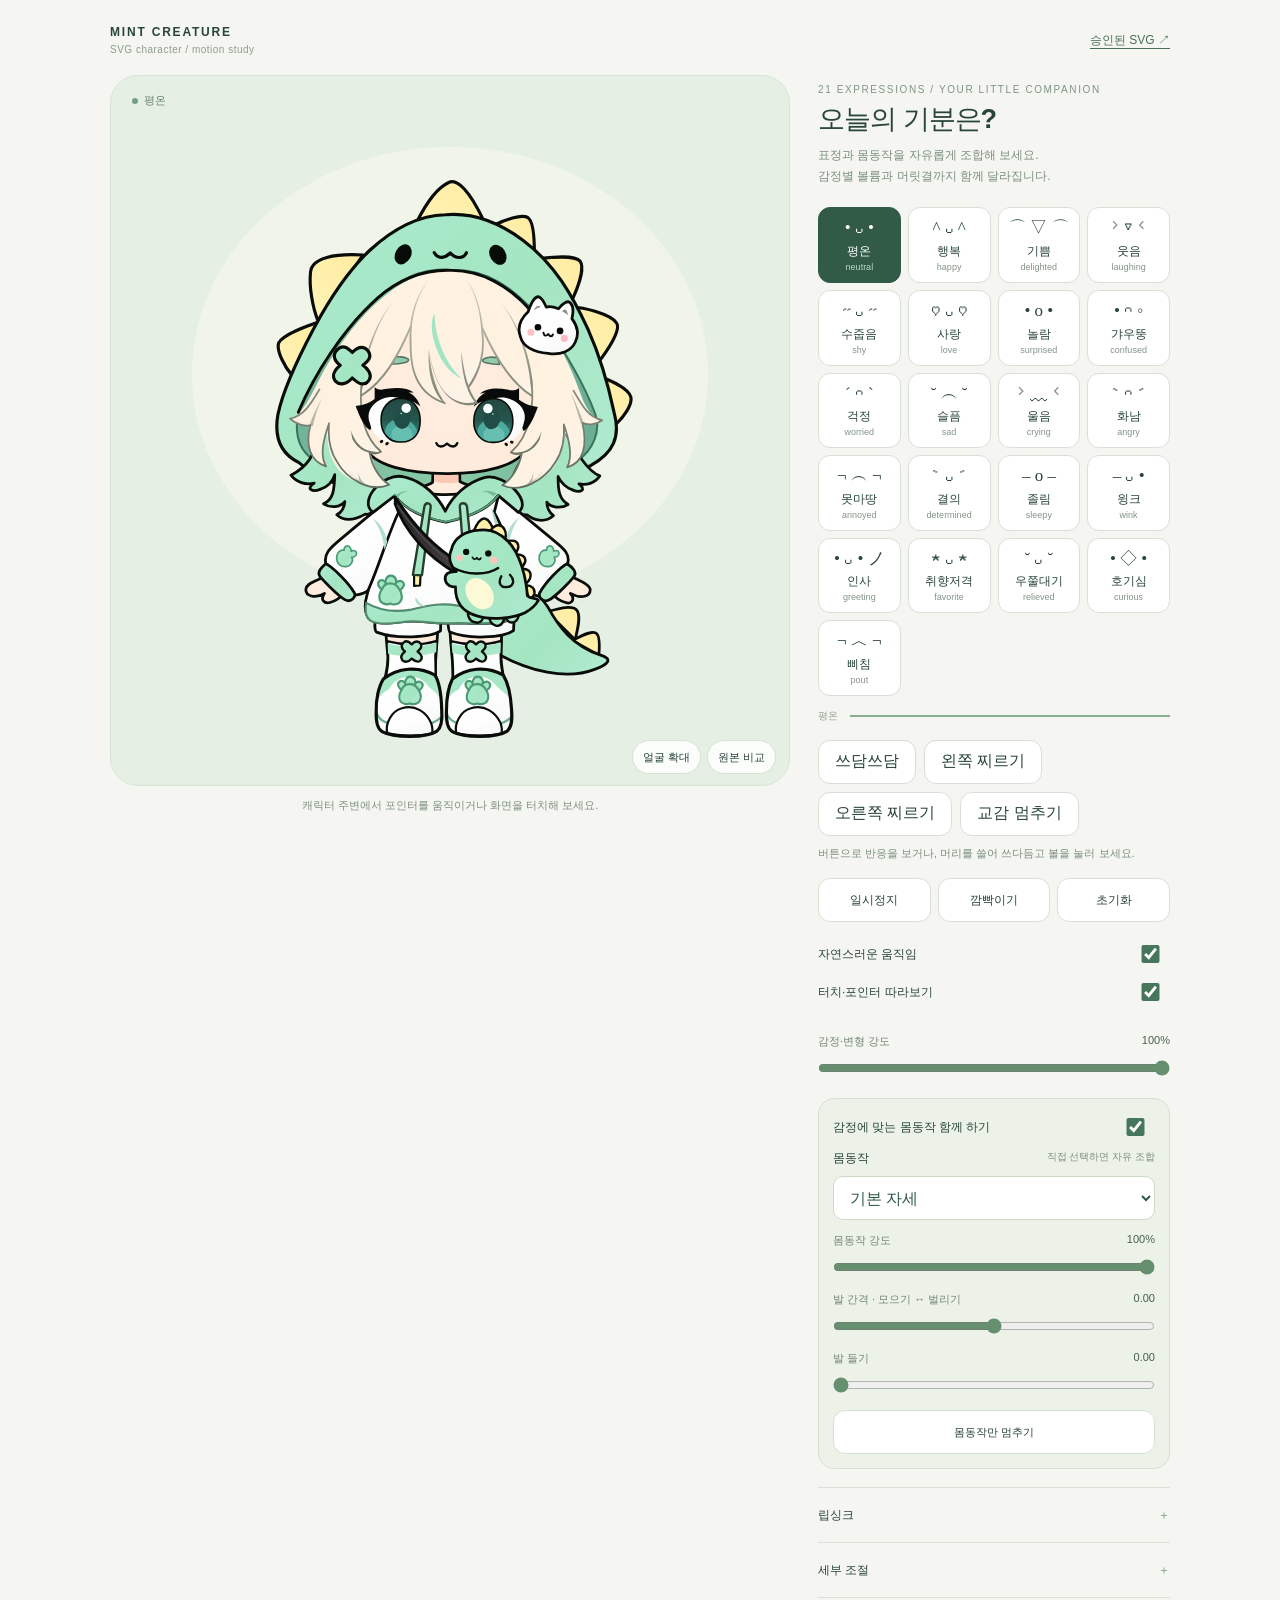
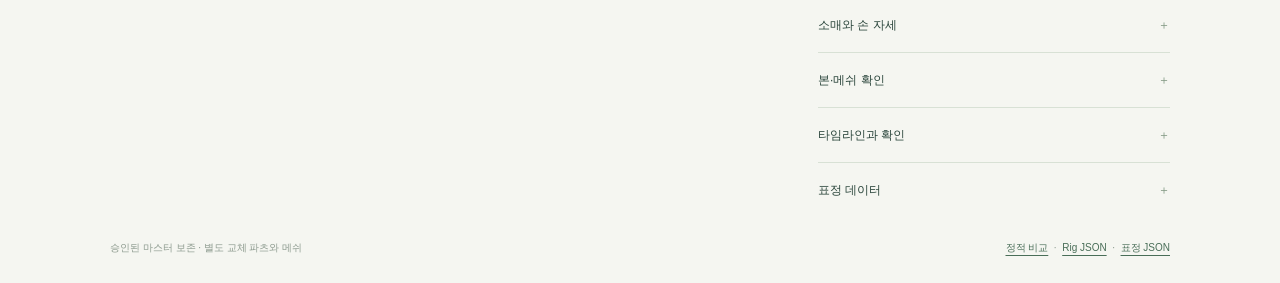
==== preview.html @ 2be886bd "Add files via upload" ====
<!doctype html>
<html lang="ko"><head><meta charset="utf-8"><meta name="viewport" content="width=device-width,initial-scale=1,viewport-fit=cover"><meta name="theme-color" content="#f5f6f1"><title>Mint · 표정과 움직임</title><style>:root{font-family:"Segoe UI","Malgun Gothic",sans-serif;color:#29443a;background:#f5f6f1;font-synthesis:none;color-scheme:light}*{box-sizing:border-box}body{margin:0}button,input,select{font:inherit}button{cursor:pointer;color:inherit}button:focus-visible,input:focus-visible,summary:focus-visible,a:focus-visible{outline:3px solid #88b8a0;outline-offset:3px}button{border:1px solid #d8e0d6;background:#fff;border-radius:12px;min-height:44px;padding:9px 16px;transition:background .15s,border-color .15s}button:hover{border-color:#73967d}button[aria-pressed=true],button.selected{background:#315b47;border-color:#315b47;color:white}a{color:#496e58;text-underline-offset:4px}header{max-width:1120px;margin:auto;padding:25px 30px 20px;display:flex;align-items:center;justify-content:space-between}.brand{font-size:12px;font-weight:650;letter-spacing:1.8px}.brand small{display:block;font-size:10px;letter-spacing:.5px;color:#8c9c8e;font-weight:400;margin-top:5px}.top-link{font-size:12px}.workspace{max-width:1120px;margin:auto;padding:0 30px 24px;display:grid;grid-template-columns:minmax(0,1fr) 352px;gap:28px}.stage-wrap{position:sticky;top:18px;align-self:start}.stage{position:relative;border-radius:28px;background:#e5efe3;height:min(79vh,810px);min-height:450px;overflow:hidden;touch-action:pan-y;border:1px solid #d7e4d4}.stage:before{content:"";position:absolute;width:76%;height:64%;left:12%;top:10%;background:#f1f5e9;border-radius:50%}.character-host{position:absolute;inset:25px 8px 29px}.character-host>svg{width:100%;height:100%;display:block;overflow:visible}.master-compare{position:absolute;inset:25px 8px 29px;width:calc(100% - 16px);height:calc(100% - 54px);object-fit:contain;pointer-events:none;opacity:.5}.stage-top{position:absolute;left:21px;top:17px;z-index:3;display:flex;gap:6px;align-items:center;font-size:11px;color:#69816f}.live-dot{width:6px;height:6px;border-radius:50%;background:#71a182}.stage-actions{position:absolute;right:13px;bottom:11px;display:flex;gap:6px;z-index:4}.stage-actions button{min-height:34px;font-size:11px;padding:6px 10px;background:#ffffffda;border-radius:20px}.stage-actions button[aria-pressed=true]{background:#315b47}.stage-caption{font-size:11px;color:#7d8f81;text-align:center;margin:12px 0 0}.controls{padding-top:9px}.kicker{font-size:10px;letter-spacing:1.6px;color:#809386;text-transform:uppercase}h1{font-size:27px;line-height:1.35;font-weight:600;letter-spacing:-1px;margin:6px 0 8px}.intro{font-size:12px;color:#7b8e80;margin:0 0 20px;line-height:1.75}.presets{display:grid;grid-template-columns:repeat(3,1fr);gap:8px}.preset{padding:13px 5px;min-height:69px;font-size:13px}.preset .face-mark{font-family:Georgia,serif;font-size:18px;display:block;line-height:1.15;margin-bottom:7px;font-weight:500}.preset small{font-size:9px;display:block;color:#829486;margin-top:2px}.preset.selected small{color:#b9d8c3}.transition-line{display:flex;gap:12px;align-items:center;color:#91a092;font-size:10px;margin:13px 0 17px}.progress-track{height:2px;background:#d9e2d5;flex:1;overflow:hidden}.progress-bar{height:100%;background:#88ae95;width:100%}.player{display:grid;grid-template-columns:1fr 1fr 1fr;gap:7px}.player button{font-size:12px;padding:8px 5px}.options{padding:18px 0 15px;display:grid;gap:10px}.toggle{display:flex;justify-content:space-between;align-items:center;font-size:12px;min-height:28px;cursor:pointer}.toggle input{width:33px;height:18px;accent-color:#46765c}.range-row{display:grid;gap:7px;margin:13px 0}.range-label{display:flex;justify-content:space-between;font-size:11px;color:#728575}.range-label output{font-variant-numeric:tabular-nums;color:#46604d}input[type=range]{width:100%;accent-color:#668f70;height:24px;margin:0}details{border-top:1px solid #d8e1d5;padding:13px 0}summary{cursor:pointer;font-size:12px;list-style:none;display:flex;justify-content:space-between;min-height:28px;align-items:center}summary:after{content:"＋";color:#819883}details[open]>summary:after{content:"−"}.params{display:grid;grid-template-columns:1fr 1fr;gap:0 16px}.params .range-row{margin:8px 0}.subtext{font-size:11px;color:#7b8e80;line-height:1.7}.utility-row{display:flex;flex-wrap:wrap;gap:6px;margin-top:12px}.utility-row button{font-size:11px;padding:6px 10px;min-height:36px}.debug{font-family:Consolas,monospace;font-size:10px;line-height:1.6;white-space:pre-wrap;color:#73917b;margin:10px 0}footer{max-width:1120px;margin:auto;padding:0 30px 28px;color:#8b998d;display:flex;justify-content:space-between;gap:20px;font-size:10px}.reduced-note{background:#e9efdf;padding:10px;border-radius:10px;font-size:11px;color:#738061;margin:10px 0}.error{color:#a83838;font-size:12px;min-height:18px}.hidden,[hidden]{display:none!important}@media(max-width:760px){header{padding:18px 18px 14px}.workspace{display:flex;flex-direction:column;padding:0 16px 14px;gap:18px}.stage-wrap{position:relative;top:0}.stage{height:46svh;min-height:320px;max-height:510px;border-radius:24px}.character-host{inset:16px 0 18px}.master-compare{inset:16px 0 18px;width:100%;height:calc(100% - 34px)}.stage-top{left:16px;top:13px}.stage-caption{display:none}.controls{padding:0 2px}.kicker{font-size:9px}h1{font-size:23px;margin:2px 0 4px}.intro{font-size:11px;margin:0 0 12px}.preset{min-height:62px;padding:10px 5px}.preset .face-mark{font-size:17px;margin-bottom:4px}.preset small{display:none}.presets{gap:7px}.transition-line{margin:10px 0 12px}.options{padding:14px 0 10px}.player button{min-height:44px}.top-link{font-size:11px}.params{gap:0 22px}footer{padding:0 18px 24px;font-size:9px;display:block;line-height:1.9}.brand{font-size:11px}.stage-actions{bottom:9px;right:10px}}@media(prefers-reduced-motion:reduce){button{transition:none}}
:where(.stage-wrap){width:100%}
.presets{grid-template-columns:repeat(4,minmax(0,1fr));gap:7px}.preset{min-height:74px;padding:10px 3px;font-size:12px}.preset .face-mark{font-size:17px;margin-bottom:5px}.body-controls{border:1px solid #d6e0d2;border-radius:16px;background:#edf2e8;padding:14px;margin:18px 0}.body-controls>label{display:flex;justify-content:space-between;font-size:12px;margin-bottom:9px}.body-controls small{color:#7b8e80;font-size:10px}.body-controls select{width:100%;min-height:44px;border:1px solid #cddac8;border-radius:10px;background:white;color:#315b47;padding:8px 12px}.body-controls button{width:100%;font-size:11px}.stage-wrap{z-index:5}.controls{min-width:0}select:focus-visible{outline:3px solid #88b8a0;outline-offset:3px}
@media(max-width:760px){.stage-wrap{position:sticky;top:8px}.stage{height:36svh;min-height:252px;max-height:340px;box-shadow:0 5px 18px #29443a0d}.preset{min-height:61px}.stage-actions button{min-height:44px}.utility-row button{min-height:44px}input[type=range]{height:36px}.toggle,summary{min-height:44px}.intro{margin-bottom:14px}}
@media(max-height:500px) and (orientation:landscape){.workspace{display:grid;grid-template-columns:minmax(0,1fr) minmax(330px,1fr);gap:18px}.stage-wrap{position:sticky;top:8px}.stage{height:87svh;min-height:255px}.intro{font-size:11px}.preset{min-height:60px}.stage-actions button{min-height:44px}}

#part-selects{display:grid;grid-template-columns:1fr 1fr;gap:12px;margin:14px 0}#part-selects label{display:grid;gap:6px;font-size:13px}#part-selects select{width:100%;min-height:44px;max-width:100%;padding:8px;border:1px solid #cbd5cb;border-radius:10px;background:#fff;color:#26372f}

#lip-audio{width:100%;margin:12px 0}#lip-file{display:block;width:100%;font-size:12px;margin:10px 0}#lip-level{width:100%;height:12px}.lip-file{display:block;font-size:12px;margin-top:15px}

.interaction-controls{display:flex;flex-wrap:wrap;gap:8px;margin:16px 0}.interaction-controls p{flex-basis:100%;margin:0}.interaction-controls button{min-height:44px}.character-host{touch-action:none}
#stage{user-select:none;-webkit-user-select:none;touch-action:none}
</style></head>
<body><header><div class="brand">MINT CREATURE<small>SVG character / motion study</small></div><a class="top-link" href="character.master.svg" download>승인된 SVG ↗</a></header>
<main class="workspace"><section class="stage-wrap" aria-label="캐릭터 미리보기"><div class="stage" id="stage"><div class="stage-top"><span class="live-dot"></span><span id="stage-state">평온</span></div><div class="character-host" id="character-host"></div><img class="master-compare" id="master-compare" src="character.master.svg" alt="승인된 원본 SVG 비교" hidden><div class="stage-actions"><button id="zoom-face" aria-pressed="false">얼굴 확대</button><button id="compare-neutral" aria-pressed="false">원본 비교</button></div></div><p class="stage-caption">캐릭터 주변에서 포인터를 움직이거나 화면을 터치해 보세요.</p></section>
<section class="controls"><div class="kicker">21 expressions / your little companion</div><h1>오늘의 기분은?</h1><p class="intro">표정과 몸동작을 자유롭게 조합해 보세요.<br>감정별 볼륨과 머릿결까지 함께 달라집니다.</p><div class="presets" id="presets" aria-label="표정 선택"></div><div class="transition-line"><span id="transition-label">평온</span><div class="progress-track"><div class="progress-bar" id="transition-progress"></div></div></div>
<section class="interaction-controls" aria-label="교감"><button id="pet">쓰담쓰담</button><button id="poke">왼쪽 찌르기</button><button id="poke-right">오른쪽 찌르기</button><button id="interaction-stop">교감 멈추기</button><p class="subtext">버튼으로 반응을 보거나, 머리를 쓸어 쓰다듬고 볼을 눌러 보세요.</p></section><div class="player"><button id="play-pause" aria-pressed="false">일시정지</button><button id="blink">깜빡이기</button><button id="reset">초기화</button></div>
<div class="options"><label class="toggle">자연스러운 움직임<input id="idle" type="checkbox" checked></label><label class="toggle">터치·포인터 따라보기<input id="tracking" type="checkbox" checked></label></div><p class="reduced-note" id="reduced-note" hidden>시스템의 ‘동작 줄이기’ 설정에 따라 자동 움직임을 줄였습니다.</p>
<div class="range-row"><label class="range-label" for="intensity">감정·변형 강도<output id="intensity-value">100%</output></label><input id="intensity" type="range" min="0" max="1" step=".01" value="1"></div>
<section class="body-controls" aria-label="독립 몸동작"><label class="toggle">감정에 맞는 몸동작 함께 하기<input id="link-motion" type="checkbox" checked></label><label for="body-action">몸동작 <small>직접 선택하면 자유 조합</small></label><select id="body-action"></select><div class="range-row"><label class="range-label" for="body-intensity">몸동작 강도<output id="body-intensity-value">100%</output></label><input id="body-intensity" type="range" min="0" max="1" step=".01" value="1"></div><div class="range-row"><label class="range-label" for="leg-stance">발 간격 · 모으기 ↔ 벌리기<output id="leg-stance-value">0.00</output></label><input id="leg-stance" type="range" min="-1" max="1" step=".01" value="0"></div><div class="range-row"><label class="range-label" for="leg-step">발 들기<output id="leg-step-value">0.00</output></label><input id="leg-step" type="range" min="0" max="5" step=".1" value="0"></div><button id="stop-action">몸동작만 멈추기</button></section>
<details id="lip-controls"><summary>립싱크</summary><p class="subtext">모든 감정에서 음량에 따라 입이 움직입니다. 파일과 마이크 소리는 기기 안에서 처리합니다.</p><div class="utility-row"><button id="lip-demo" aria-pressed="false">립싱크 데모</button><button id="lip-mic" aria-pressed="false">마이크</button><button id="lip-stop">립싱크 끄기</button></div><label class="lip-file" for="lip-file">오디오 파일 선택</label><input id="lip-file" type="file" accept="audio/*"><audio id="lip-audio" controls hidden></audio><label class="range-label" for="lip-gain">입 움직임 감도</label><input id="lip-gain" type="range" min=".5" max="8" step=".1" value="3"><meter id="lip-level" min="0" max="1" value="0" aria-label="발화 음량"></meter><p class="subtext" id="lip-status" role="status">립싱크 꺼짐</p></details><details><summary>세부 조절</summary><div class="range-row"><label class="range-label" for="duration">전환 시간<output id="duration-value">0.58초</output></label><input id="duration" type="range" min=".1" max="1.5" step=".01" value=".58"></div><div class="params" id="params"></div><div class="utility-row"><button id="clear-manual">표정 기본값으로</button></div></details>
<details id="part-controls"><summary>소매와 손 자세</summary><label class="toggle">큰 동작에 교체 파츠 사용<input id="parts-enabled" type="checkbox" checked></label><p class="subtext">자동은 몸동작에 맞춰 바뀝니다. 각 팔을 따로 고를 수도 있어요. 다리는 원래 신발 크기를 유지하며 디딤 자세가 달라집니다.</p><div id="part-selects"></div><a href="parts/limb-variants.svg" download>편집 가능한 파츠 SVG 저장</a></details><details id="rig-view"><summary>본·메쉬 확인</summary><label class="toggle">본 표시<input id="show-bones" type="checkbox"></label><label class="toggle">변형 메쉬 표시<input id="show-mesh" type="checkbox"></label><p class="subtext">분홍색은 본, 청록색은 실제 변형에 사용되는 삼각형 메쉬입니다. 동작과 강도를 바꾸며 연결부를 확인할 수 있습니다.</p><pre class="debug" id="mesh-status"></pre><button id="export-mesh">메쉬 데이터 저장</button></details>
<details id="timeline-details"><summary>타임라인과 확인</summary><div class="range-row"><label class="range-label" for="timeline">현재 시점<output id="timeline-value">0.00초</output></label><input id="timeline" type="range" min="0" max="12" step=".01" value="0"></div><p class="subtext">시점을 옮기면 일시정지하고 머리카락은 해당 자세에 안정시킵니다. 표정 버튼은 재생 중 언제든 바꿀 수 있습니다.</p><div class="utility-row"><button id="stress">빠른 전환 확인</button><button id="export-frame">현재 SVG 저장</button></div><pre class="debug" id="debug"></pre><a class="top-link" href="qa/QA_REPORT.md">동작 검증 보고서 ↗</a></details>
<details><summary>표정 데이터</summary><p class="subtext">조정 가능한 표정 프리셋을 JSON으로 저장하거나 불러옵니다.</p><div class="utility-row"><button id="export-presets">JSON 저장</button><button id="import-presets">JSON 불러오기</button></div><input type="file" id="preset-file" accept="application/json,.json" hidden><div class="error" id="message" role="status"></div></details>
</section></main><footer><span>승인된 마스터 보존 · 별도 교체 파츠와 메쉬</span><span><a href="static-preview.html">정적 비교</a> &nbsp;·&nbsp; <a href="rig.json">Rig JSON</a> &nbsp;·&nbsp; <a href="expressions.json">표정 JSON</a></span></footer>
<template id="character-template"><svg xmlns="http://www.w3.org/2000/svg" xmlns:inkscape="http://www.inkscape.org/namespaces/inkscape" width="1086" height="1448" viewBox="0 0 1086 1448" version="1.1" role="img" aria-labelledby="art-title art-desc">
  <title id="art-title">민트 공룡 후드 캐릭터 — semantic vector master</title>
  <desc id="art-desc">PNG reference reconstructed with editable cubic Bézier paths. Static, transparent, pure vector. Left and right refer to the viewer. No rig, animation, bitmap or external resource.</desc>
  <defs>
    <linearGradient id="mint" x1="0%" y1="10%" x2="100%" y2="85%">
      <stop offset="0%" stop-color="#a9ebcd" />
      <stop offset="54%" stop-color="#a4e5c2" />
      <stop offset="100%" stop-color="#afeace" />
    </linearGradient>
    <linearGradient id="mint-shade" x1="0%" y1="100%" x2="100%" y2="0%">
      <stop offset="0%" stop-color="#96d7b6" />
      <stop offset="100%" stop-color="#b0eacc" />
    </linearGradient>
    <linearGradient id="hood-lining">
      <stop offset="0%" stop-color="#71b397" />
      <stop offset="50%" stop-color="#8bcda9" />
      <stop offset="100%" stop-color="#6bad93" />
    </linearGradient>
    <linearGradient id="hair-cream" x1="0%" y1="0%" x2="65%" y2="100%">
      <stop offset="0%" stop-color="#fff3e3" />
      <stop offset="55%" stop-color="#fff1df" />
      <stop offset="100%" stop-color="#fcf3e7" />
    </linearGradient>
    <linearGradient id="hair-line" x1="0" y1="264" x2="0" y2="790" gradientUnits="userSpaceOnUse">
      <stop offset="0%" stop-color="#d9d3c1" />
      <stop offset="48%" stop-color="#898e80" />
      <stop offset="100%" stop-color="#626e61" />
    </linearGradient>
    <radialGradient id="skin" cx="47%" cy="50%" r="70%">
      <stop offset="0%" stop-color="#ffeddf" />
      <stop offset="73%" stop-color="#ffebdc" />
      <stop offset="100%" stop-color="#fbe6d7" />
    </radialGradient>
    <linearGradient id="white-cloth" x1="20%" y1="0%" x2="85%" y2="100%">
      <stop offset="0%" stop-color="#ffffff" />
      <stop offset="50%" stop-color="#fefefe" />
      <stop offset="100%" stop-color="#f6f8f7" />
    </linearGradient>
    <linearGradient id="spike-yellow" x1="0%" y1="100%" x2="100%" y2="0%">
      <stop offset="0%" stop-color="#fff3b7" />
      <stop offset="100%" stop-color="#ffeca0" />
    </linearGradient>
    <linearGradient id="iris-teal" x1="0%" y1="0%" x2="0%" y2="100%">
      <stop offset="0%" stop-color="#254842" />
      <stop offset="50%" stop-color="#24564e" />
      <stop offset="100%" stop-color="#479b8e" />
    </linearGradient>
    <linearGradient id="strap-gray">
      <stop offset="0%" stop-color="#292629" />
      <stop offset="55%" stop-color="#363236" />
      <stop offset="100%" stop-color="#4a4446" />
    </linearGradient>
    <clipPath id="eye-left-clip" clipPathUnits="userSpaceOnUse">
      <path id="eye-left-clip-path" d="M416 564 C447 564 466 589 466 620 C467 654 449 675 419 675 C388 678 367 653 367 621 C366 590 386 565 416 564 Z" fill="none" />
    </clipPath>
    <clipPath id="eye-right-clip" clipPathUnits="userSpaceOnUse">
      <path id="eye-right-clip-path" d="M651 564 C682 564 701 590 701 621 C701 654 683 675 653 675 C623 677 601 653 602 621 C602 590 621 565 651 564 Z" fill="none" />
    </clipPath>
  </defs>
  <g id="character" stroke="#090c09" stroke-width="7" stroke-linecap="round" stroke-linejoin="round" inkscape:label="Character · 정적 마스터">
    <g id="tail-back" inkscape:label="꼬리">
      <g id="tail-spikes" inkscape:label="꼬리 가시">
        <path id="tail-spike-upper" d="M787 1101 C812 1098 849 1081 864 1097 C876 1111 866 1149 861 1172 Z" fill="url(#spike-yellow)" />
        <path id="tail-spike-lower" d="M854 1174 C875 1163 905 1145 915 1155 C925 1163 923 1195 922 1210 Z" fill="url(#spike-yellow)" />
      </g>
      <path id="tail-base" d="M669 1026 C721 1024 763 1050 791 1091 C818 1138 854 1187 925 1209 C961 1219 944 1234 912 1246 C839 1276 745 1252 671 1214 C650 1166 649 1085 669 1026 Z" fill="url(#mint)" />
    </g>
    <g id="head" inkscape:label="머리">
      <g id="hood-back" inkscape:label="공룡 후드 · 후면">
        <g id="hood-spikes" inkscape:label="후드 가시">
          <path id="hood-spike-top" d="M456 117 C476 77 505 32 535 18 C557 4 590 40 625 113 Z" fill="url(#spike-yellow)" stroke-width="8" />
          <path id="hood-spike-upper-right" d="M651 125 C679 111 720 96 737 105 C751 114 754 156 754 195 Z" fill="url(#spike-yellow)" stroke-width="8" />
          <path id="hood-spike-right-1" d="M767 209 C802 205 856 199 870 215 C883 233 864 284 848 318 Z" fill="url(#spike-yellow)" stroke-width="8" />
          <path id="hood-spike-right-2" d="M847 332 C877 331 947 348 963 371 C976 388 940 442 916 473 Z" fill="url(#spike-yellow)" stroke-width="8" />
          <path id="hood-spike-right-3" d="M919 506 C953 519 993 536 1000 558 C1006 578 980 613 959 631 Z" fill="url(#spike-yellow)" stroke-width="8" />
          <path id="hood-ear-left" d="M207 371 C193 337 183 284 187 246 C190 209 250 198 320 202 Z" fill="url(#spike-yellow)" stroke-width="8" />
          <path id="hood-spike-left" d="M207 373 C173 385 118 404 107 426 C101 446 123 488 143 510 Z" fill="url(#spike-yellow)" stroke-width="8" />
        </g>
        <path id="hood-shell" d="M160 729 C113 706 96 667 106 608 C118 548 161 455 199 383 C245 297 289 236 337 190 C396 135 462 101 528 99 C603 92 667 120 724 162 C807 223 852 305 891 388 C919 450 941 520 958 598 C975 658 958 701 899 733 C863 757 807 778 753 785 L278 787 C221 775 188 752 160 729 Z" fill="url(#mint)" stroke-width="8" />
        <path id="hood-inner-lining" d="M158 601 C201 500 271 386 357 311 C419 257 484 232 544 239 C627 234 702 281 767 358 C832 435 886 538 910 601 C926 644 905 694 868 719 C790 769 669 794 533 797 C393 795 272 776 194 720 C158 694 148 651 158 601 Z" fill="url(#hood-lining)" stroke="#39735c" stroke-width="5" />
        <g id="hood-face-mark" stroke="none" inkscape:label="후드 공룡 얼굴">
          <ellipse id="hood-eye-left" cx="421.5" cy="200" rx="20" ry="27" fill="#080c09" transform="rotate(30 421.5 200)" />
          <ellipse id="hood-eye-right" cx="661.5" cy="200" rx="20" ry="27" fill="#080c09" transform="rotate(-31 661.5 200)" />
          <path id="hood-smile" d="M500 195 C511 214 528 208 541 196 C556 211 574 211 582 195" fill="none" stroke="#070c08" stroke-width="8" />
        </g>
      </g>
      <g id="back-hair" inkscape:label="뒷머리 · 민트색 끝단">
        <path id="back-hair-left" d="M216 594 C220 647 209 685 188 720 C176 738 158 753 140 762 C154 780 177 788 199 782 C176 798 196 806 214 798 C233 792 246 777 251 760 C250 800 248 824 223 835 C242 847 265 844 277 829 C276 846 268 857 257 863 C279 884 305 875 329 861 C346 866 370 837 380 801 C358 748 309 676 286 612 Z" fill="url(#mint)" stroke-width="7" />
        <path id="back-hair-right" d="M803 596 C829 632 846 676 876 717 C891 738 905 754 923 760 C912 778 891 785 870 781 C890 796 875 805 855 797 C839 791 825 779 817 762 C817 800 821 821 843 834 C824 846 799 842 789 828 C789 843 797 856 806 863 C784 882 758 876 739 861 C718 864 698 839 687 801 C710 736 757 654 803 596 Z" fill="url(#mint)" stroke-width="7" />
      </g>
    </g>
    <g id="body" inkscape:label="몸과 의복">
      <g id="legs" inkscape:label="다리">
        <g id="leg-left" inkscape:label="다리 · left">
          <path id="leg-left-skin" d="M379 1140 C421 1144 471 1142 513 1139 L508 1208 C506 1231 505 1251 507 1276 L374 1287 C384 1255 389 1229 384 1201 Z" fill="url(#skin)" stroke-width="7" />
          <path id="sock-left-base" d="M383 1179 C425 1190 469 1190 510 1178 L506 1216 L507 1276 L376 1287 C385 1252 390 1227 383 1179 Z" fill="url(#white-cloth)" stroke-width="6" />
          <path id="sock-left-band" d="M385 1184 C424 1195 471 1195 509 1183 L508 1207 C465 1220 423 1220 386 1211 Z" fill="url(#mint)" stroke="none" />
        </g>
        <g id="leg-right" inkscape:label="다리 · right">
          <path id="leg-right-skin" d="M542 1139 C581 1142 632 1143 674 1136 L673 1202 C670 1227 674 1250 682 1285 L550 1280 C553 1243 546 1211 542 1139 Z" fill="url(#skin)" stroke-width="7" />
          <path id="sock-right-base" d="M545 1179 C586 1190 632 1190 673 1178 C669 1216 672 1254 682 1285 L550 1280 C553 1245 548 1212 545 1179 Z" fill="url(#white-cloth)" stroke-width="6" />
          <path id="sock-right-band" d="M547 1184 C586 1195 631 1195 672 1183 L671 1209 C630 1220 586 1219 549 1209 Z" fill="url(#mint)" stroke="none" />
        </g>
        <g id="sock-left-cross" transform="translate(446 1205) scale(1)" inkscape:label="sock-left-cross">
          <path id="sock-left-cross-shape" d="M0 -18 C9 -28 18 -27 23 -19 C28 -11 21 -5 15 0 C27 9 28 18 21 24 C13 30 6 23 0 18 C-8 27 -17 29 -24 22 C-30 14 -23 5 -17 0 C-27 -7 -28 -17 -20 -23 C-12 -30 -5 -23 0 -18 Z" fill="url(#mint)" stroke="#080d09" stroke-width="6" />
        </g>
        <g id="sock-right-cross" transform="translate(609 1205) scale(1)" inkscape:label="sock-right-cross">
          <path id="sock-right-cross-shape" d="M0 -18 C9 -28 18 -27 23 -19 C28 -11 21 -5 15 0 C27 9 28 18 21 24 C13 30 6 23 0 18 C-8 27 -17 29 -24 22 C-30 14 -23 5 -17 0 C-27 -7 -28 -17 -20 -23 C-12 -30 -5 -23 0 -18 Z" fill="url(#mint)" stroke="#080d09" stroke-width="6" />
        </g>
      </g>
      <g id="feet" inkscape:label="신발">
        <g id="foot-left" inkscape:label="신발 · left">
          <path id="foot-left-shell" d="M374 1275 C410 1246 462 1241 505 1265 C516 1283 521 1315 522 1353 C524 1379 522 1397 510 1407 C483 1425 399 1424 371 1408 C357 1400 355 1380 356 1357 C355 1327 362 1294 374 1275 Z" fill="url(#white-cloth)" stroke-width="8" stroke="none" />
          <path id="foot-left-mint-top" d="M374 1275 C410 1246 462 1241 505 1265 C511 1284 513 1302 516 1321 C506 1306 495 1302 487 1292 C461 1255 406 1265 389 1300 C377 1306 366 1316 361 1325 C364 1307 366 1294 373 1278 Z" fill="url(#mint)" stroke="none" />
          <path id="foot-left-sole-trim" d="M358 1364 C367 1385 400 1394 438 1395 C476 1395 505 1388 521 1371" fill="none" stroke="#6db18e" stroke-width="6" />
          <g id="foot-left-paw" transform="translate(442 1310) scale(0.98)" stroke="#4a9b74" stroke-width="5.5" inkscape:label="foot-left-paw">
            <path id="foot-left-paw-toe-left" d="M-18 -5 C-30 -11 -35 -23 -28 -29 C-19 -36 -7 -23 -8 -13 Z" fill="url(#mint)" />
            <path id="foot-left-paw-toe-top" d="M-10 -12 C-17 -30 -10 -42 0 -42 C12 -42 18 -29 10 -12 Z" fill="url(#mint)" />
            <path id="foot-left-paw-toe-right" d="M9 -13 C10 -27 23 -33 30 -26 C38 -17 25 -6 18 -4 Z" fill="url(#mint)" />
            <path id="foot-left-paw-pad" d="M-22 -8 C-14 -28 11 -27 21 -9 C34 11 26 29 9 29 C4 30 1 28 -1 27 C-8 31 -19 29 -25 22 C-31 14 -28 0 -22 -8 Z" fill="url(#mint)" />
          </g>
          <path id="foot-left-toe" d="M384 1412 C378 1388 395 1356 421 1349 C455 1338 484 1360 495 1386 C498 1395 500 1405 497 1413 C463 1421 416 1420 384 1412 Z" fill="url(#white-cloth)" stroke-width="5.5" />
          <path id="foot-left-outer-outline" d="M374 1275 C410 1246 462 1241 505 1265 C516 1283 521 1315 522 1353 C524 1379 522 1397 510 1407 C483 1425 399 1424 371 1408 C357 1400 355 1380 356 1357 C355 1327 362 1294 374 1275 Z" fill="none" stroke="#090c09" stroke-width="8" />
        </g>
        <g id="foot-right" inkscape:label="신발 · right">
          <path id="foot-right-shell" d="M549 1275 C585 1246 636 1241 678 1265 C691 1286 697 1317 699 1352 C701 1378 700 1396 688 1407 C661 1425 577 1424 549 1408 C535 1400 533 1381 534 1357 C534 1325 539 1295 549 1275 Z" fill="url(#white-cloth)" stroke-width="8" stroke="none" />
          <path id="foot-right-mint-top" d="M549 1275 C585 1246 636 1241 678 1265 C685 1284 688 1305 691 1320 C680 1308 670 1303 660 1292 C634 1255 581 1265 566 1300 C552 1308 543 1315 538 1324 C540 1308 543 1293 548 1278 Z" fill="url(#mint)" stroke="none" />
          <path id="foot-right-sole-trim" d="M535 1364 C543 1385 577 1394 615 1395 C651 1395 685 1388 699 1370" fill="none" stroke="#6db18e" stroke-width="6" />
          <g id="foot-right-paw" transform="translate(613 1310) scale(0.98)" stroke="#4a9b74" stroke-width="5.5" inkscape:label="foot-right-paw">
            <path id="foot-right-paw-toe-left" d="M-18 -5 C-30 -11 -35 -23 -28 -29 C-19 -36 -7 -23 -8 -13 Z" fill="url(#mint)" />
            <path id="foot-right-paw-toe-top" d="M-10 -12 C-17 -30 -10 -42 0 -42 C12 -42 18 -29 10 -12 Z" fill="url(#mint)" />
            <path id="foot-right-paw-toe-right" d="M9 -13 C10 -27 23 -33 30 -26 C38 -17 25 -6 18 -4 Z" fill="url(#mint)" />
            <path id="foot-right-paw-pad" d="M-22 -8 C-14 -28 11 -27 21 -9 C34 11 26 29 9 29 C4 30 1 28 -1 27 C-8 31 -19 29 -25 22 C-31 14 -28 0 -22 -8 Z" fill="url(#mint)" />
          </g>
          <path id="foot-right-toe" d="M559 1412 C553 1388 570 1356 596 1349 C630 1338 659 1360 671 1386 C674 1395 676 1405 673 1413 C638 1421 591 1420 559 1412 Z" fill="url(#white-cloth)" stroke-width="5.5" />
          <path id="foot-right-outer-outline" d="M549 1275 C585 1246 636 1241 678 1265 C691 1286 697 1317 699 1352 C701 1378 700 1396 688 1407 C661 1425 577 1424 549 1408 C535 1400 533 1381 534 1357 C534 1325 539 1295 549 1275 Z" fill="none" stroke="#090c09" stroke-width="8" />
        </g>
      </g>
      <g id="shorts" inkscape:label="반바지">
        <path id="shorts-left" d="M354 1111 L520 1113 L519 1153 C495 1170 407 1175 357 1156 C350 1152 353 1131 354 1111 Z" fill="url(#white-cloth)" stroke-width="7" />
        <path id="shorts-right" d="M536 1113 L706 1110 L704 1152 C677 1171 588 1175 543 1156 C538 1154 539 1136 536 1113 Z" fill="url(#white-cloth)" stroke-width="7" />
      </g>
      <g id="neck" inkscape:label="목">
        <path id="neck-skin" d="M500 737 L567 737 L568 775 C584 785 603 785 615 797 C573 832 493 830 454 800 C466 787 487 786 499 777 Z" fill="url(#skin)" stroke-width="7" />
        <path id="neck-shadow" d="M503 745 L564 745 L564 777 C545 781 522 779 503 775 Z" fill="#fac9b3" stroke="none" />
      </g>
      <g id="torso" inkscape:label="상의 몸판">
        <path id="torso-base" d="M402 809 C452 797 482 808 531 808 C577 808 617 797 665 810 C691 853 709 914 711 976 C711 1027 721 1080 707 1120 C660 1141 596 1132 536 1133 C481 1133 461 1123 419 1130 C388 1134 355 1137 339 1122 C323 1106 327 1081 334 1058 C352 995 359 894 402 809 Z" fill="url(#white-cloth)" stroke-width="7" />
        <path id="torso-hem" d="M331 1082 C365 1102 400 1107 445 1099 C489 1089 518 1081 563 1089 C614 1099 659 1099 712 1083 L708 1121 C656 1141 594 1131 536 1134 C479 1133 462 1124 420 1131 C379 1136 337 1139 331 1112 C328 1100 329 1092 331 1082 Z" fill="url(#mint)" stroke="#538b6f" stroke-width="5.5" />
        <path id="torso-fold-left" d="M456 1068 C462 1077 469 1087 480 1091 C465 1093 452 1082 456 1068 Z" fill="#b0e0cc" stroke="none" />
        <g id="torso-paw" transform="translate(393 1056) scale(1.02)" stroke="#4a9b74" stroke-width="5.5" inkscape:label="torso-paw">
          <path id="torso-paw-toe-left" d="M-18 -5 C-30 -11 -35 -23 -28 -29 C-19 -36 -7 -23 -8 -13 Z" fill="url(#mint)" />
          <path id="torso-paw-toe-top" d="M-10 -12 C-17 -30 -10 -42 0 -42 C12 -42 18 -29 10 -12 Z" fill="url(#mint)" />
          <path id="torso-paw-toe-right" d="M9 -13 C10 -27 23 -33 30 -26 C38 -17 25 -6 18 -4 Z" fill="url(#mint)" />
          <path id="torso-paw-pad" d="M-22 -8 C-14 -28 11 -27 21 -9 C34 11 26 29 9 29 C4 30 1 28 -1 27 C-8 31 -19 29 -25 22 C-31 14 -28 0 -22 -8 Z" fill="url(#mint)" />
        </g>
      </g>
      <g id="arm-left" inkscape:label="팔 · left">
        <g id="hand-left" inkscape:label="손 · left">
          <path id="hand-left-skin" d="M222 1015 C209 1027 180 1030 178 1047 C176 1064 201 1073 225 1058 C213 1074 225 1085 239 1081 C253 1077 268 1066 276 1055 Z" fill="url(#skin)" stroke-width="7" />
        </g>
        <g id="sleeve-left" inkscape:label="소매 · left">
          <path id="sleeve-left-base" d="M402 810 C361 842 305 888 261 925 C237 945 224 959 228 981 L269 1058 C291 1064 314 1066 335 1051 C363 991 385 910 413 852 Z" fill="url(#white-cloth)" stroke-width="7" />
          <path id="sleeve-left-fold" d="M346 867 C366 879 379 900 384 928 L377 948 C374 914 363 887 346 867 Z" fill="#b2decc" stroke="none" />
          <g id="sleeve-left-paw" transform="translate(279 967) scale(0.75)" stroke="#4a9b74" stroke-width="5.5" inkscape:label="sleeve-left-paw">
            <path id="sleeve-left-paw-shape" d="M-6 -24 C-6 -40 8 -43 15 -33 C20 -26 17 -23 18 -21 C29 -27 38 -20 36 -11 C34 -3 25 0 20 -1 C28 12 17 30 2 31 C-18 33 -31 20 -31 3 C-31 -14 -20 -28 -6 -24 Z" fill="url(#mint)" />
          </g>
          <path id="cuff-left" d="M228 983 C242 988 285 1029 301 1057 C306 1067 292 1079 282 1076 C270 1074 234 1038 216 1018 C202 1005 220 990 228 983 Z" fill="url(#mint)" stroke-width="7" />
        </g>
      </g>
      <g id="arm-right" inkscape:label="팔 · right">
        <g id="hand-right" inkscape:label="손 · right">
          <path id="hand-right-skin" d="M851 1015 C864 1024 895 1032 898 1047 C900 1066 875 1073 848 1058 C862 1075 849 1086 836 1081 C821 1077 807 1066 799 1055 Z" fill="url(#skin)" stroke-width="7" />
        </g>
        <g id="sleeve-right" inkscape:label="소매 · right">
          <path id="sleeve-right-base" d="M666 810 C709 843 764 890 807 925 C832 945 848 960 841 982 L802 1060 C780 1067 757 1067 737 1052 C710 991 688 910 655 853 Z" fill="url(#white-cloth)" stroke-width="7" />
          <path id="sleeve-right-fold-outer" d="M718 867 C698 879 687 901 684 928 L691 948 C693 914 703 887 718 867 Z" fill="#b2decc" stroke="none" />
          <path id="sleeve-right-fold-inner" d="M647 841 C659 858 666 883 668 906 C657 889 653 862 647 841 Z" fill="#a9d5c0" stroke="none" />
          <g id="sleeve-right-paw" transform="translate(792 967) scale(0.75)" stroke="#4a9b74" stroke-width="5.5" inkscape:label="sleeve-right-paw">
            <path id="sleeve-right-paw-shape" d="M-6 -24 C-6 -40 8 -43 15 -33 C20 -26 17 -23 18 -21 C29 -27 38 -20 36 -11 C34 -3 25 0 20 -1 C28 12 17 30 2 31 C-18 33 -31 20 -31 3 C-31 -14 -20 -28 -6 -24 Z" fill="url(#mint)" />
          </g>
          <path id="cuff-right" d="M840 983 C824 990 785 1029 770 1057 C766 1068 779 1080 789 1076 C801 1075 838 1038 855 1018 C869 1005 850 990 840 983 Z" fill="url(#mint)" stroke-width="7" />
        </g>
      </g>
      <g id="hood-collar" inkscape:label="후드 목둘레">
        <path id="collar-left" d="M348 853 C328 839 336 814 349 797 C370 773 400 755 429 764 C477 776 514 814 531 850 C548 814 585 777 630 765 C657 758 690 776 710 799 C725 816 735 839 716 853 L665 810 C638 848 588 865 533 878 C477 868 431 847 403 811 Z" fill="url(#mint)" stroke-width="7" />
        <path id="collar-bottom-shade" d="M403 811 C429 846 477 866 531 877 C588 866 638 847 665 810" fill="none" stroke="#569a78" stroke-width="5" />
        <path id="collar-left-crease" d="M405 811 C413 802 426 798 435 800 C423 801 414 808 411 817 Z" fill="#79bb98" stroke="none" />
        <path id="collar-right-crease" d="M653 812 C644 804 632 799 622 800 C638 796 651 800 661 805 Z" fill="#79bb98" stroke="none" />
      </g>
      <g id="hood-drawstrings" inkscape:label="후드 끈">
        <path id="drawstring-left-tip" d="M452 999 L469 1000 L467 1038 L452 1039 Z" fill="url(#spike-yellow)" stroke-width="5.5" />
        <path id="drawstring-left" d="M478 839 C480 826 496 828 494 840 L472 1012 L449 1011 Z" fill="url(#mint)" stroke="#263c2d" stroke-width="6" />
        <path id="drawstring-right" d="M568 840 C566 827 583 827 586 838 L600 978 L579 981 Z" fill="url(#mint)" stroke="#263c2d" stroke-width="6" />
      </g>
    </g>
    <g id="face" inkscape:label="얼굴">
      <path id="face-base" d="M533 263 C644 266 720 342 751 450 C771 515 776 624 741 687 C714 736 631 755 534 755 C437 755 351 737 326 689 C288 619 302 516 326 446 C360 343 426 264 533 263 Z" fill="url(#skin)" stroke-width="7" />
      <g id="brows" inkscape:label="눈썹">
        <path id="brow-left" d="M396 462 C410 457 428 460 435 465 C444 473 414 478 395 478 Z" fill="#93cbae" stroke="#547863" stroke-width="4" />
        <path id="brow-right" d="M663 462 C650 457 631 460 626 465 C617 473 645 478 667 478 Z" fill="#93cbae" stroke="#547863" stroke-width="4" />
      </g>
      <g id="cheeks" stroke="#0a0d09" stroke-width="7" inkscape:label="뺨 · 점 표시">
        <path id="cheek-left-dot-outer" d="M370 674 L368 675" fill="none" />
        <path id="cheek-left-dot-inner" d="M384 679 L382 681" fill="none" />
        <path id="cheek-right-dot-inner" d="M684 679 L686 681" fill="none" />
        <path id="cheek-right-dot-outer" d="M698 674 L700 675" fill="none" />
      </g>
      <g id="mouth" inkscape:label="입">
        <path id="mouth-neutral" d="M508 678 C513 690 525 688 535 679 C545 688 557 690 561 678" fill="none" stroke="#090d09" stroke-width="6" />
      </g>
      <circle id="nose-highlight" cx="533" cy="644" r="2" fill="#fff9ef" stroke="none" />
    </g>
    <g id="front-hair" stroke="url(#hair-line)" stroke-width="5" inkscape:label="앞머리">
      <path id="hair-crown" d="M137 619 C180 602 196 538 235 474 C291 381 358 310 423 272 C469 245 513 237 546 240 C624 239 699 287 752 344 C824 420 850 491 879 568 C892 598 907 614 928 619 C913 633 896 633 875 626 C888 680 880 725 840 740 C854 712 850 681 835 654 C827 716 803 763 751 779 C724 793 699 794 676 786 C704 766 717 735 725 700 C746 667 750 623 750 558 C697 526 658 464 623 386 C596 294 489 272 442 382 C408 464 372 524 317 559 C311 615 315 661 340 700 C349 737 366 770 389 786 C365 796 332 792 307 778 C256 762 233 716 231 654 C213 684 212 714 229 740 C190 728 177 686 190 635 C170 641 151 633 137 619 Z" fill="url(#hair-cream)" stroke="none" />
      <g id="hair-side-left" inkscape:label="옆머리 · left">
        <path id="hair-side-left-shape" d="M398 319 C359 365 328 455 319 516 C312 578 316 658 368 702 C336 715 306 686 291 647 C298 690 324 708 339 704 C345 739 365 771 389 786 C342 807 282 773 256 727 C237 698 233 668 236 630 C224 666 211 709 229 740 C187 727 176 684 189 635 C177 640 150 632 137 619 C171 611 188 584 211 544 C243 486 280 423 322 378 C349 348 378 326 398 319 Z" fill="url(#hair-cream)" stroke="none" />
        <path id="hair-left-top-strand" d="M398 319 C357 369 327 458 321 535 L316 560 C311 482 351 371 398 319 Z" fill="url(#hair-line)" stroke="none" />
        <path id="hair-left-temple-strand" d="M220 561 C205 589 192 617 186 637 L195 637 C200 611 210 581 220 561 Z" fill="#b4b5a4" stroke="none" />
        <path id="hair-left-lower-strand" d="M291 647 C300 675 318 697 344 701 C354 703 361 703 368 702 C338 713 309 697 295 669 Z" fill="url(#hair-line)" stroke="none" />
        <path id="hair-left-tip-strand" d="M285 749 C298 768 314 781 330 785 C317 777 313 766 311 753 C312 767 312 772 315 776 C301 769 293 760 285 749 Z" fill="#afb09f" stroke="none" />
        <path id="hair-left-lock-contour" d="M319 516 C312 578 316 658 368 702 C359 707 348 708 339 704 C345 739 365 771 389 786 C342 807 282 773 256 727 C237 698 233 668 236 630 C224 666 211 709 229 740 C187 727 176 684 189 635 C177 640 150 632 137 619 C171 611 188 584 211 544" fill="none" stroke="url(#hair-line)" stroke-width="4.5" />
        <path id="hair-left-swept-edge" d="M442 382 C408 464 372 524 317 559" fill="none" stroke="url(#hair-line)" stroke-width="5" />
      </g>
      <g id="hair-side-right" inkscape:label="옆머리 · right">
        <path id="hair-side-right-shape" d="M668 319 C712 365 740 455 748 516 C756 578 748 658 697 702 C728 715 759 686 775 647 C767 690 741 708 725 704 C719 739 700 771 676 786 C723 807 783 773 810 727 C829 698 834 668 831 630 C843 666 856 709 840 740 C882 727 891 684 878 626 C894 633 914 630 928 619 C893 611 878 584 855 544 C823 486 786 423 744 378 C715 348 689 326 668 319 Z" fill="url(#hair-cream)" stroke="none" />
        <path id="hair-right-top-strand" d="M668 319 C710 369 740 458 747 535 L752 560 C757 482 716 371 668 319 Z" fill="url(#hair-line)" stroke="none" />
        <path id="hair-right-temple-strand" d="M849 551 C866 585 874 609 882 627 L874 627 C866 601 858 573 849 551 Z" fill="#b4b5a4" stroke="none" />
        <path id="hair-right-lower-strand" d="M775 647 C765 675 747 697 722 701 C711 703 704 703 697 702 C727 713 757 697 770 669 Z" fill="url(#hair-line)" stroke="none" />
        <path id="hair-right-tip-strand" d="M780 746 C769 768 752 780 735 785 C748 777 751 766 755 753 C753 767 753 772 750 776 C765 769 773 757 780 746 Z" fill="#afb09f" stroke="none" />
        <path id="hair-right-lock-contour" d="M748 516 C756 578 748 658 697 702 C707 707 717 708 725 704 C719 739 700 771 676 786 C723 807 783 773 810 727 C829 698 834 668 831 630 C843 666 856 709 840 740 C882 727 891 684 878 626 C894 633 914 630 928 619 C893 611 878 584 855 544" fill="none" stroke="url(#hair-line)" stroke-width="4.5" />
        <path id="hair-right-swept-edge" d="M623 386 C658 464 697 526 750 558" fill="none" stroke="url(#hair-line)" stroke-width="5" />
      </g>
      <g id="eyes" inkscape:label="눈">
        <g id="eye-left" inkscape:label="눈 · left">
          <path id="eye-left-lashes" d="M303 585 C322 583 337 578 351 567 L351 537 C362 545 367 544 382 541 C409 536 435 538 450 550 L437 550 C452 556 461 569 467 585 C451 572 442 570 430 570 C396 565 363 596 340 646 C324 637 313 611 303 585 Z" fill="#080b09" stroke="none" stroke-width="6" />
          <path id="eye-left-white" d="M339 627 C329 601 345 577 370 567 C398 555 433 565 451 586 C469 607 469 643 450 662 C431 681 395 680 370 670 C352 660 344 647 339 627 Z" fill="url(#white-cloth)" stroke="none" />
          <g id="eye-left-iris" clip-path="url(#eye-left-clip)" stroke="none" inkscape:label="눈동자 · left">
            <path id="eye-left-iris-base" d="M416 564 C447 564 466 589 466 620 C467 654 449 675 419 675 C388 678 367 653 367 621 C366 590 386 565 416 564 Z" fill="url(#iris-teal)" />
            <path id="eye-left-iris-bottom" d="M397 620 C385 626 376 640 377 652 C385 670 398 676 419 676 C439 676 454 666 460 651 C456 636 447 627 438 621 C425 634 410 634 397 620 Z" fill="#4ca99e" />
            <ellipse id="eye-left-iris-glow" cx="420" cy="657" rx="27" ry="24" fill="#66bfb1" />
            <ellipse id="eye-left-pupil" cx="420" cy="616" rx="21" ry="26" fill="#204d46" />
            <circle id="eye-left-highlight" cx="430.5" cy="589.5" r="12" fill="#fcffff" />
            <circle id="eye-left-highlight-small" cx="417.8" cy="603" r="2" fill="#dcebe3" />
          </g>
          <path id="eye-left-iris-outline" d="M416 564 C447 564 466 589 466 620 C467 654 449 675 419 675 C388 678 367 653 367 621 C366 590 386 565 416 564 Z" fill="none" stroke="#090d09" stroke-width="4" />
        </g>
        <g id="eye-right" inkscape:label="눈 · right">
          <path id="eye-right-lashes" d="M765 585 C747 583 731 578 717 567 L717 537 C705 545 700 544 686 541 C659 536 633 538 618 552 L632 549 C617 557 608 570 602 585 C618 572 628 570 640 570 C674 565 706 596 729 646 C745 637 755 611 765 585 Z" fill="#080b09" stroke="none" stroke-width="6" />
          <path id="eye-right-white" d="M729 627 C739 601 723 577 698 567 C670 555 636 565 618 586 C600 607 600 643 619 662 C638 681 674 680 699 670 C717 660 724 647 729 627 Z" fill="url(#white-cloth)" stroke="none" />
          <g id="eye-right-iris" clip-path="url(#eye-right-clip)" stroke="none" inkscape:label="눈동자 · right">
            <path id="eye-right-iris-base" d="M651 564 C682 564 701 590 701 621 C701 654 683 675 653 675 C623 677 601 653 602 621 C602 590 621 565 651 564 Z" fill="url(#iris-teal)" />
            <path id="eye-right-iris-bottom" d="M630 620 C618 627 611 640 611 652 C619 670 632 676 653 676 C673 676 688 666 694 651 C690 636 681 627 671 621 C658 634 643 634 630 620 Z" fill="#4ca99e" />
            <ellipse id="eye-right-iris-glow" cx="653" cy="657" rx="27" ry="24" fill="#66bfb1" />
            <ellipse id="eye-right-pupil" cx="647" cy="616" rx="21" ry="26" fill="#204d46" />
            <circle id="eye-right-highlight" cx="637.5" cy="589.5" r="12" fill="#fcffff" />
            <circle id="eye-right-highlight-small" cx="650.2" cy="603" r="2" fill="#dcebe3" />
          </g>
          <path id="eye-right-iris-outline" d="M651 564 C682 564 701 590 701 621 C701 654 683 675 653 675 C623 677 601 653 602 621 C602 590 621 565 651 564 Z" fill="none" stroke="#090d09" stroke-width="4" />
        </g>
      </g>
      <g id="hair-fringe" inkscape:label="중앙 앞머리">
        <path id="hair-fringe-center" d="M488 264 C461 302 444 354 442 396 C439 450 445 506 480 543 C493 558 511 571 530 578 C508 556 496 523 492 487 C509 540 548 583 589 579 C596 579 602 578 610 575 C582 546 574 496 571 452 C574 484 578 512 587 535 C615 499 629 454 623 399 C619 342 605 291 583 264 C554 241 516 243 488 264 Z" fill="url(#hair-cream)" stroke="none" />
        <path id="hair-mint-streak" d="M502 348 C502 408 529 478 572 515 C539 502 514 464 502 424 C493 393 492 367 502 348 Z" fill="#a1e5c6" stroke="none" />
        <path id="hair-fringe-left-outline" d="M488 264 C452 304 436 362 439 425 C440 505 461 557 530 580 L531 576 C465 553 443 501 444 425 C440 363 457 304 488 264 Z" fill="url(#hair-line)" stroke="none" />
        <path id="hair-fringe-inner-left" d="M488 439 C484 491 495 548 528 578 L532 579 C508 551 491 495 488 439 Z" fill="url(#hair-line)" stroke="none" />
        <path id="hair-fringe-bottom-outline" d="M488 439 C497 520 532 574 578 581 C590 584 603 582 612 577 L610 573 C597 578 579 578 563 572 C522 558 499 511 488 439 Z" fill="url(#hair-line)" stroke="none" />
        <path id="hair-fringe-inner-right" d="M570 445 C570 489 581 548 608 577 L614 578 C586 546 577 494 570 445 Z" fill="url(#hair-line)" stroke="none" />
        <path id="hair-fringe-right-outline" d="M583 264 C606 299 619 350 621 400 C627 450 615 495 586 535 L589 540 C619 501 631 453 626 399 C622 342 605 290 583 264 Z" fill="url(#hair-line)" stroke="none" />
      </g>
      <path id="hood-opening-border" d="M158 601 C197 507 268 393 357 311 C419 257 484 238 544 240 C620 239 691 280 742 337" fill="none" stroke="#080d09" stroke-width="7.5" />
    </g>
    <g id="head-accessories" inkscape:label="머리 장식">
      <g id="hair-cross-clip" transform="translate(294 482) scale(1.8)" inkscape:label="hair-cross-clip">
        <path id="hair-cross-clip-shape" d="M0 -18 C9 -28 18 -27 23 -19 C28 -11 21 -5 15 0 C27 9 28 18 21 24 C13 30 6 23 0 18 C-8 27 -17 29 -24 22 C-30 14 -23 5 -17 0 C-27 -7 -28 -17 -20 -23 C-12 -30 -5 -23 0 -18 Z" fill="url(#mint)" stroke="#080d09" stroke-width="4.5" />
      </g>
      <g id="accessory-cat-pin" stroke-width="7" inkscape:label="고양이 핀">
        <path id="cat-pin-base" d="M739 344 C747 319 758 301 768 307 C777 312 781 325 785 332 C796 328 806 332 816 336 C828 320 840 314 846 321 C854 329 853 348 850 361 C864 379 868 401 859 420 C848 444 821 454 790 449 C754 447 726 432 720 408 C710 382 721 361 739 344 Z" fill="url(#white-cloth)" />
        <path id="cat-pin-ear-left" d="M754 340 C757 330 765 325 771 331 C765 333 759 336 754 340 Z" fill="#8e928c" stroke="none" />
        <path id="cat-pin-ear-right" d="M825 342 C832 334 838 336 840 352 C835 348 830 344 825 342 Z" fill="#8e928c" stroke="none" />
        <circle id="cat-pin-eye-left" cx="764" cy="383" r="8.5" fill="#060908" stroke="none" />
        <circle id="cat-pin-eye-right" cx="820" cy="392" r="8.5" fill="#060908" stroke="none" />
        <path id="cat-pin-mouth" d="M778 397 C780 406 786 406 790 400 C795 408 800 407 802 401" fill="none" stroke="#080b09" stroke-width="5" />
        <circle id="cat-pin-blush-left" cx="746" cy="396" r="9" fill="#ffc1c6" stroke="none" />
        <circle id="cat-pin-blush-right" cx="831" cy="411" r="9" fill="#ffbcc5" stroke="none" />
      </g>
    </g>
    <g id="accessory-dino-bag" inkscape:label="공룡 크로스백">
      <g id="bag-strap" inkscape:label="가방 끈">
        <path id="bag-strap-base" d="M404 814 C447 881 501 941 568 981 L559 1007 C483 964 427 898 404 832 Z" fill="url(#strap-gray)" stroke-width="7" />
        <path id="bag-strap-edge" d="M410 835 C451 898 503 949 557 986" fill="none" stroke="#50484c" stroke-width="4" />
      </g>
      <g id="bag-spikes" stroke-width="6" inkscape:label="가방 가시">
        <path id="bag-spike-top" d="M603 900 C611 882 621 865 633 869 C644 872 650 887 656 905 Z" fill="url(#spike-yellow)" />
        <path id="bag-spike-2" d="M647 897 C662 879 675 885 681 896 C687 906 684 920 680 926 Z" fill="url(#spike-yellow)" />
        <path id="bag-spike-3" d="M684 928 C701 921 714 925 716 937 C718 947 710 956 705 962 Z" fill="url(#spike-yellow)" />
        <path id="bag-spike-4" d="M708 960 C726 958 735 966 734 977 C731 987 725 993 719 998 Z" fill="url(#spike-yellow)" />
        <path id="bag-spike-5" d="M722 996 C740 994 749 1003 747 1015 C746 1026 738 1032 730 1037 Z" fill="url(#spike-yellow)" />
        <path id="bag-spike-6" d="M733 1038 C749 1036 759 1047 757 1058 C755 1065 750 1071 743 1073 Z" fill="url(#spike-yellow)" />
      </g>
      <g id="bag-feet" stroke-width="6" inkscape:label="가방 발">
        <path id="bag-foot-left" d="M588 1096 L628 1106 C631 1122 620 1137 606 1131 C594 1130 587 1119 588 1096 Z" fill="url(#mint)" />
        <path id="bag-foot-middle" d="M641 1109 L681 1111 C682 1129 673 1143 659 1140 C648 1138 642 1127 641 1109 Z" fill="url(#mint)" />
        <path id="bag-foot-right" d="M680 1103 L717 1099 C720 1118 713 1132 699 1132 C686 1131 682 1118 680 1103 Z" fill="url(#mint)" />
      </g>
      <g id="bag-body" inkscape:label="가방 몸체">
        <path id="bag-body-base" d="M559 1003 C539 1002 529 1009 531 1024 C534 1037 545 1042 557 1042 C556 1078 574 1103 607 1114 C646 1128 707 1120 733 1107 C749 1099 760 1088 767 1076 C762 1068 749 1074 739 1064 C736 1016 720 957 690 926 C667 902 642 894 617 898 C580 900 553 919 547 946 C536 970 546 991 559 1003 Z" fill="url(#mint)" stroke-width="7" />
        <ellipse id="bag-belly" cx="618" cy="1059" rx="32" ry="43" fill="#fcf9d7" stroke="none" transform="rotate(-35 618 1059)" />
        <path id="bag-smile-seam" d="M552 993 C583 1011 635 1014 665 994" fill="none" stroke="#080d09" stroke-width="6" />
        <path id="bag-arm-mark" d="M673 1015 C663 1034 674 1044 686 1042 C702 1042 710 1027 695 1011" fill="none" stroke="#0a130d" stroke-width="6" />
      </g>
      <g id="bag-face" stroke="none" inkscape:label="가방 얼굴">
        <circle id="bag-eye-left" cx="584" cy="953" r="8" fill="#060d08" />
        <circle id="bag-eye-right" cx="640" cy="957" r="8" fill="#060d08" />
        <path id="bag-mouth" d="M600 967 C603 973 608 972 611 968 C614 973 619 974 621 969" fill="none" stroke="#09140c" stroke-width="4.5" />
        <circle id="bag-cheek-left" cx="567" cy="968" r="8.5" fill="#ffc5bd" />
        <circle id="bag-cheek-right" cx="654" cy="974" r="9" fill="#ffc5bd" />
      </g>
    </g>
  </g>
</svg></template><script type="application/json" id="rig-data">{
  "schemaVersion": "mint-svg-rig-v1",
  "master": "character.master.svg",
  "masterSha256": "a2e4ba79ae7e59f87d14e81f18b197be0f409f6f7ed4c7b624ef08b9c9f0135a",
  "viewBox": [
    0,
    0,
    1086,
    1448
  ],
  "coordinateConvention": {
    "x": "right",
    "y": "down",
    "angles": "degrees (SVG rotate); spring drivers use degrees and degrees/second, outputs use source pixels",
    "geometry": "unchanged source user units; world transforms written once to wrappers",
    "leftRight": "viewer-relative"
  },
  "bones": [
    {
      "id": "root",
      "parentId": null,
      "pivot": [
        534,
        1415
      ]
    },
    {
      "id": "torso",
      "parentId": "root",
      "pivot": [
        534,
        1125
      ]
    },
    {
      "id": "head",
      "parentId": "torso",
      "pivot": [
        534,
        772
      ]
    },
    {
      "id": "upper-arm-left",
      "parentId": "torso",
      "pivot": [
        405,
        836
      ]
    },
    {
      "id": "forearm-left",
      "parentId": "upper-arm-left",
      "pivot": [
        330,
        945
      ]
    },
    {
      "id": "thigh-left",
      "parentId": "root",
      "pivot": [
        446,
        1146
      ]
    },
    {
      "id": "shin-left",
      "parentId": "thigh-left",
      "pivot": [
        443,
        1208
      ]
    },
    {
      "id": "foot-left",
      "parentId": "shin-left",
      "pivot": [
        441,
        1270
      ]
    },
    {
      "id": "upper-arm-right",
      "parentId": "torso",
      "pivot": [
        664,
        836
      ]
    },
    {
      "id": "forearm-right",
      "parentId": "upper-arm-right",
      "pivot": [
        739,
        945
      ]
    },
    {
      "id": "thigh-right",
      "parentId": "root",
      "pivot": [
        608,
        1146
      ]
    },
    {
      "id": "shin-right",
      "parentId": "thigh-right",
      "pivot": [
        612,
        1208
      ]
    },
    {
      "id": "foot-right",
      "parentId": "shin-right",
      "pivot": [
        615,
        1270
      ]
    }
  ],
  "parts": [
    {
      "id": "head",
      "sourceId": "head",
      "strategy": "RIGID",
      "boneId": "head"
    },
    {
      "id": "face",
      "sourceId": "face",
      "strategy": "RIGID",
      "boneId": "head"
    },
    {
      "id": "head-accessories",
      "sourceId": "head-accessories",
      "strategy": "RIGID",
      "boneId": "head"
    },
    {
      "id": "eye-left-white",
      "sourceId": "eye-left-white",
      "strategy": "EXACT_BLEND",
      "boneId": "head"
    },
    {
      "id": "eye-right-white",
      "sourceId": "eye-right-white",
      "strategy": "EXACT_BLEND",
      "boneId": "head"
    },
    {
      "id": "eye-left-lashes",
      "sourceId": "eye-left-lashes",
      "strategy": "EXACT_BLEND",
      "boneId": "head"
    },
    {
      "id": "eye-right-lashes",
      "sourceId": "eye-right-lashes",
      "strategy": "EXACT_BLEND",
      "boneId": "head"
    },
    {
      "id": "brow-left",
      "sourceId": "brow-left",
      "strategy": "EXACT_BLEND",
      "boneId": "head"
    },
    {
      "id": "brow-right",
      "sourceId": "brow-right",
      "strategy": "EXACT_BLEND",
      "boneId": "head"
    },
    {
      "id": "mouth-neutral",
      "sourceId": "mouth-neutral",
      "strategy": "EXACT_BLEND",
      "boneId": "head"
    },
    {
      "id": "eye-left-iris",
      "sourceId": "eye-left-iris",
      "strategy": "RIGID",
      "boneId": "head"
    },
    {
      "id": "eye-right-iris",
      "sourceId": "eye-right-iris",
      "strategy": "RIGID",
      "boneId": "head"
    },
    {
      "id": "hair-crown",
      "sourceId": "hair-crown",
      "strategy": "FFD",
      "boneId": "head",
      "note": "Indexed triangle cage, vertex bone weights and barycentric path binding; see meshes.json."
    },
    {
      "id": "hair-side-left",
      "sourceId": "hair-side-left",
      "strategy": "FFD",
      "boneId": "head",
      "note": "Indexed triangle cage, vertex bone weights and barycentric path binding; see meshes.json."
    },
    {
      "id": "hair-side-right",
      "sourceId": "hair-side-right",
      "strategy": "FFD",
      "boneId": "head",
      "note": "Indexed triangle cage, vertex bone weights and barycentric path binding; see meshes.json."
    },
    {
      "id": "hair-fringe",
      "sourceId": "hair-fringe",
      "strategy": "FFD",
      "boneId": "head",
      "note": "Indexed triangle cage, vertex bone weights and barycentric path binding; see meshes.json."
    },
    {
      "id": "back-hair",
      "sourceId": "back-hair",
      "strategy": "FFD",
      "boneId": "head",
      "note": "Indexed triangle cage, vertex bone weights and barycentric path binding; see meshes.json."
    },
    {
      "id": "torso",
      "sourceId": "torso",
      "strategy": "FFD",
      "boneId": "torso",
      "note": "Indexed triangle cage, vertex bone weights and barycentric path binding; see meshes.json."
    },
    {
      "id": "neck",
      "sourceId": "neck",
      "strategy": "RIGID",
      "boneId": "torso"
    },
    {
      "id": "arm-left",
      "sourceId": "arm-left",
      "strategy": "FFD",
      "boneId": "torso",
      "note": "Indexed triangle cage, vertex bone weights and barycentric path binding; see meshes.json."
    },
    {
      "id": "arm-right",
      "sourceId": "arm-right",
      "strategy": "FFD",
      "boneId": "torso",
      "note": "Indexed triangle cage, vertex bone weights and barycentric path binding; see meshes.json."
    },
    {
      "id": "hood-collar",
      "sourceId": "hood-collar",
      "strategy": "RIGID",
      "boneId": "torso"
    },
    {
      "id": "hood-drawstrings",
      "sourceId": "hood-drawstrings",
      "strategy": "RIGID",
      "boneId": "torso"
    },
    {
      "id": "accessory-dino-bag",
      "sourceId": "accessory-dino-bag",
      "strategy": "RIGID",
      "boneId": "torso"
    },
    {
      "id": "runtime-closed-lids",
      "strategy": "BRIDGE",
      "boneId": "head",
      "note": "Opening geometry collapses continuously; rigid irises remain inside the lid clip. Stable closed-lid stroke appears near closure."
    },
    {
      "id": "runtime-mouth-cavity",
      "strategy": "BRIDGE",
      "boneId": "head",
      "note": "Derived closed cavity grows from the existing two-cubic lip, through zero-area closed mouth; no face swapping."
    },
    {
      "id": "runtime-tears",
      "strategy": "ORPHAN",
      "boneId": "head"
    },
    {
      "id": "runtime-blush",
      "strategy": "ORPHAN",
      "boneId": "head"
    },
    {
      "id": "runtime-hearts",
      "strategy": "ORPHAN",
      "boneId": "head",
      "note": "Two persistent heart paths in the rigid gaze frames, clipped by the existing eye apertures. Original iris nodes remain."
    }
  ],
  "parameters": [
    {
      "id": "EyeLOpen",
      "min": 0,
      "max": 1.15,
      "default": 1,
      "label": "왼쪽 눈 뜨기",
      "unit": "normalized",
      "channel": "face"
    },
    {
      "id": "EyeROpen",
      "min": 0,
      "max": 1.15,
      "default": 1,
      "label": "오른쪽 눈 뜨기",
      "unit": "normalized",
      "channel": "face"
    },
    {
      "id": "EyeSmile",
      "min": 0,
      "max": 1,
      "default": 0,
      "label": "웃는 눈",
      "unit": "normalized",
      "channel": "face"
    },
    {
      "id": "EyeBallX",
      "min": -1,
      "max": 1,
      "default": 0,
      "label": "시선 좌우",
      "unit": "normalized",
      "channel": "face"
    },
    {
      "id": "EyeBallY",
      "min": -1,
      "max": 1,
      "default": 0,
      "label": "시선 상하",
      "unit": "normalized",
      "channel": "face"
    },
    {
      "id": "Tension",
      "min": -1,
      "max": 1,
      "default": 0,
      "label": "눈매 기울기",
      "unit": "normalized",
      "channel": "face"
    },
    {
      "id": "BrowY",
      "min": -1,
      "max": 1,
      "default": 0,
      "label": "눈썹 높이",
      "unit": "normalized",
      "channel": "face"
    },
    {
      "id": "MouthOpenY",
      "min": 0,
      "max": 1,
      "default": 0,
      "label": "입 벌림",
      "unit": "normalized",
      "channel": "face"
    },
    {
      "id": "MouthForm",
      "min": -1,
      "max": 1,
      "default": 0,
      "label": "입 모양",
      "unit": "normalized",
      "channel": "face"
    },
    {
      "id": "MouthRound",
      "min": 0,
      "max": 1,
      "default": 0,
      "label": "둥근 입",
      "unit": "normalized",
      "channel": "face"
    },
    {
      "id": "HeadAngleZ",
      "min": -8,
      "max": 8,
      "default": 0,
      "label": "고개 기울기",
      "unit": "degree",
      "channel": "body"
    },
    {
      "id": "Cheek",
      "min": 0,
      "max": 1,
      "default": 0,
      "label": "홍조",
      "unit": "normalized",
      "channel": "effects"
    },
    {
      "id": "Tear",
      "min": 0,
      "max": 1,
      "default": 0,
      "label": "눈물",
      "unit": "normalized",
      "channel": "effects"
    },
    {
      "id": "BrowAsymmetry",
      "min": -1,
      "max": 1,
      "default": 0,
      "label": "눈썹 비대칭",
      "unit": "normalized",
      "channel": "face"
    },
    {
      "id": "HeartEyes",
      "min": 0,
      "max": 1,
      "default": 0,
      "label": "하트 오버레이",
      "unit": "normalized",
      "channel": "effects"
    },
    {
      "id": "BodySquash",
      "label": "몸통 수축·팽창",
      "min": -1,
      "max": 1,
      "default": 0,
      "channel": "emotionMesh"
    },
    {
      "id": "SleevePuff",
      "label": "소매 볼륨",
      "min": -1,
      "max": 1,
      "default": 0,
      "channel": "emotionMesh"
    },
    {
      "id": "HairFlare",
      "label": "머리카락 펼침·처짐",
      "min": -1,
      "max": 1,
      "default": 0,
      "channel": "emotionMesh"
    },
    {
      "id": "CheekPuff",
      "label": "볼 부풀림",
      "min": 0,
      "max": 1,
      "default": 0,
      "channel": "emotionMesh"
    },
    {
      "id": "EyeSqueeze",
      "label": "감은 눈 찡그림",
      "min": 0,
      "max": 1,
      "default": 0,
      "channel": "face"
    },
    {
      "id": "TearPool",
      "label": "눈가에 맺힌 눈물",
      "min": 0,
      "max": 1,
      "default": 0,
      "channel": "effect"
    },
    {
      "id": "AngerMark",
      "label": "화남 표시",
      "min": 0,
      "max": 1,
      "default": 0,
      "channel": "effect"
    },
    {
      "id": "SleepMark",
      "label": "zzz 표시",
      "min": 0,
      "max": 1,
      "default": 0,
      "channel": "effect"
    },
    {
      "id": "TailCurve",
      "label": "꼬리 변형 곡률",
      "min": -1,
      "max": 1,
      "default": 0,
      "channel": "mesh"
    },
    {
      "id": "LaughMark",
      "label": "웃음 표시",
      "min": 0,
      "max": 1,
      "default": 0
    },
    {
      "id": "StarEyes",
      "label": "별 눈동자",
      "min": 0,
      "max": 1,
      "default": 0
    }
  ],
  "secondaryGraph": [
    {
      "id": "hair-xy-follow",
      "sources": [
        "head angle",
        "head angular velocity",
        "body vertical velocity",
        "breath",
        "body action HairSwing"
      ],
      "outputs": [
        "left hair XY",
        "fringe XY",
        "right hair XY"
      ],
      "solver": "3 damped 2D springs, fixed maximum 1/120 s substeps",
      "boundsPx": {
        "x": [
          -34,
          34
        ],
        "y": [
          -26,
          26
        ]
      },
      "stiffness": [
        48,
        72,
        40
      ],
      "damping": [
        8.5,
        11,
        7.8
      ],
      "seekPolicy": "settle current driver with zero velocities; no event-history replay",
      "configuration": "Documentation of authored runtime constants; edit src/rig-runtime.js to change solver coefficients."
    }
  ],
  "ffd": {
    "renderer": "indexed triangle cages; rest Bezier control points have barycentric triangle bindings",
    "front": {
      "meshId": "hair-front",
      "columns": 14,
      "rows": 12,
      "rootY": 260,
      "tipY": 810,
      "influence": "quadratic along length; smooth left/fringe/right spring blending"
    },
    "back": {
      "meshId": "hair-back",
      "columns": 12,
      "rows": 8,
      "rootY": 590,
      "tipY": 885,
      "gain": 1.15
    },
    "face": {
      "meshId": "face-contour",
      "columns": 10,
      "rows": 10,
      "basis": "localized cheek puff; eye spacing and mouth socket preserved"
    }
  },
  "mixingOrder": [
    "immutable rest geometry",
    "emotion face/effect/mesh interpolation",
    "independent body action interpolation and persistent beat phase",
    "local mesh shape keys then weighted bone skinning",
    "bounded triangle deformation",
    "persistent XY hair dynamics",
    "single render attribute writer"
  ],
  "transition": {
    "curve": "smoothstep",
    "durationSeconds": 0.58,
    "guarantee": "C0 parameter and rendered-value continuity at same clock; velocity continuity not guaranteed",
    "secondaryResetOnExpression": false
  },
  "timeline": {
    "pause": "freeze simulation, gaze filters and physics",
    "seek": "sample current transition at absolute simulation time; settle physics; not a recording replay",
    "tabRestore": "do not advance while hidden; dt capped at .05 s",
    "reducedMotion": "disable autonomous breath, gaze drift and hair physics; keep direct expressions and user-triggered blink"
  },
  "channels": {
    "face": "Interruptible expression interpolation; no body keys.",
    "body": "Independent action coefficients including Tempo. Continuous integrated beat phase drives gestures and rhythmic mesh squash, then bounded skinning.",
    "effects": "Persistent vector heart, blush and tear overlays; interpolated weights follow the face transition.",
    "idle": "Independent breathing, gaze and blink; hair springs are never reset by emotion/action selection.",
    "emotionMesh": "Independent rec.mesh shape bias: BodySquash, SleevePuff, HairFlare, CheekPuff; shares emotion interpolation and intensity. Gesture action is not mutated."
  },
  "fullBody": {
    "version": 3,
    "deformer": "Indexed triangle meshes with per-vertex normalized bone weights, per-path rest triangle bindings, barycentric output mapping and inversion/edge-stretch constraints.",
    "sourceParts": "arms + hands + cuffs, legs, feet, torso, face contour, front hair and back hair",
    "meshCount": 10,
    "vertices": 934,
    "triangles": 1504,
    "boneCoordinates": {
      "arm-left": {
        "shoulder": [
          405,
          836
        ],
        "elbow": [
          330,
          945
        ],
        "palm": [
          229,
          1049
        ]
      },
      "arm-right": {
        "shoulder": [
          664,
          836
        ],
        "elbow": [
          739,
          945
        ],
        "palm": [
          846,
          1049
        ]
      },
      "leg-left": {
        "hip": [
          446,
          1146
        ],
        "knee": [
          446,
          1208
        ],
        "ankle": [
          441,
          1270
        ]
      },
      "leg-right": {
        "hip": [
          608,
          1146
        ],
        "knee": [
          608,
          1208
        ],
        "ankle": [
          615,
          1270
        ]
      }
    },
    "limits": {
      "minimumTriangleAreaRatio": 0.3,
      "maximumEdgeLengthRatio": 1.65,
      "invalidMeshResponse": "24-iteration continuous displacement bound toward rest; never reuse prior deformed geometry"
    },
    "contact": "No hand-to-face IK/contact lock. Broad source sleeves use bounded expressive shoulder/elbow poses.",
    "paint": "Original arm order; removed duplicate foreground arm uses and animated cut line."
  },
  "meshFile": "meshes.json",
  "emotiveMesh": {
    "basis": {
      "BodySquash": {
        "range": [
          -1,
          1
        ],
        "owner": "emotionMesh"
      },
      "SleevePuff": {
        "range": [
          -1,
          1
        ],
        "owner": "emotionMesh"
      },
      "HairFlare": {
        "range": [
          -1,
          1
        ],
        "owner": "emotionMesh"
      },
      "CheekPuff": {
        "range": [
          0,
          1
        ],
        "owner": "emotionMesh"
      },
      "EyeSqueeze": {
        "range": [
          0,
          1
        ],
        "owner": "face"
      }
    },
    "secondaryMotion": {
      "drivers": [
        "head angle",
        "head velocity",
        "body vertical velocity",
        "breath",
        "action HairSwing"
      ],
      "outputs": [
        "left hair XY",
        "fringe XY",
        "right hair XY"
      ],
      "rootPinned": true
    },
    "closedLidStrategy": "EXACT_BLEND: canonical filled lash cubic topology; thickness/wing preserved, distinct smile and squeeze basis"
  },
  "bodyTempo": {
    "parameter": "Tempo",
    "range": [
      0,
      8
    ],
    "units": "additional radians per second above 1.8",
    "phase": "integrated continuously; preserved on retarget; seek initializes to time * current frequency"
  },
  "partVariants": {
    "version": 2,
    "library": "parts/limb-variants.svg",
    "configuration": "parts/variants.json",
    "reference": "parts/whole-body-pose-reference.png",
    "sourcePoses": 7,
    "runtimeArmVariants": 14,
    "replacementLegs": false,
    "fades": {
      "seconds": 0.38,
      "interruption": "sample current per-slot opacity vector; normalized smoothstep; C0 continuity"
    },
    "layering": {
      "hands and sleeves": "above bag and strap",
      "proximal shoulder": "extended under collar using localized vector mask"
    },
    "legs": "approved shapes with Stance [-1,1], 14 SVG-unit foot spread and 4 degree toe angle; root-to-ankle weighted mesh"
  },
  "mouthStyle": {
    "id": "B-soft-cat",
    "approvedByUser": true,
    "topology": "six corresponding cubics, exact canonical neutral at zero"
  },
  "tearStrategy": "pooled crescent on actual lower eye boundary, no bottle outline; separate translucent tapered flow only in crying",
  "tailMesh": {
    "bones": {
      "root": [
        675,
        1120
      ],
      "mid": [
        790,
        1180
      ],
      "tip": [
        928,
        1224
      ]
    },
    "weights": "normalized root/mid/tip blend, pinned proximal region",
    "grid": [
      14,
      8
    ],
    "shape": "weighted two-joint bending plus quadratic longitudinal FFD",
    "controls": [
      "TailCurve",
      "action.TailDroop",
      "action.TailFlick",
      "action.TailSwing"
    ],
    "secondary": "damped spring driven by body vertical speed and head angle",
    "includes": "tail body and both spikes share one mesh"
  },
  "masterRevision": "User-requested hood-ear-left yellow; geometry unchanged",
  "expressiveMotion9": {
    "bodyParameters": {
      "Nod": [
        0,
        1
      ],
      "Scan": [
        0,
        1
      ],
      "Exhale": [
        0,
        1
      ]
    },
    "newEmotions": [
      "relieved",
      "curious",
      "pout"
    ],
    "tail": "Rigid tail-root-bone rotation first; pinned distal bend and longitudinal straightening cage second. Surprise suppresses idle curling.",
    "waveLayer": "Pouch foreground copy blends with peace arm weight; other gestures remain above bag and collar."
  },
  "legRig": {
    "coordinateSpace": "source SVG user units; solved bones are in rig space, without a second parent transform",
    "chain": [
      "hip",
      "knee",
      "ankle"
    ],
    "lengths": "fixed from immutable rest",
    "mesh": "volume-preserving centerline corrective around the solved knee; shared ankle anchor",
    "boot": "rigid ankle transform; exact original shoe paths",
    "controls": {
      "Stance": [
        -1,
        1
      ],
      "FootStep": [
        0,
        5
      ]
    },
    "paint": "legs and boots below shorts",
    "narrowLimit": "original wide boots limit inward travel to 4 source units per foot",
    "reference": "parts/whole-body-pose-reference.png"
  },
  "armSecondary": {
    "input": "body vertical velocity and torso sway",
    "spring": 44,
    "damping": 11,
    "maxDisplacement": 4,
    "sourceStudy": "qa/pose10/reference-study.md",
    "note": "Newly authored SVG response, not imported Cubism motion"
  }
}</script><script type="application/json" id="expression-data">{
  "schemaVersion": "mint-expressions-v2",
  "parameterRanges": {
    "EyeLOpen": [
      0,
      1.15
    ],
    "EyeROpen": [
      0,
      1.15
    ],
    "EyeSmile": [
      0,
      1
    ],
    "EyeBallX": [
      -1,
      1
    ],
    "EyeBallY": [
      -1,
      1
    ],
    "Tension": [
      -1,
      1
    ],
    "BrowY": [
      -1,
      1
    ],
    "MouthOpenY": [
      0,
      1
    ],
    "MouthForm": [
      -1,
      1
    ],
    "MouthRound": [
      0,
      1
    ],
    "HeadAngleZ": [
      -8,
      8
    ],
    "Cheek": [
      0,
      1
    ],
    "Tear": [
      0,
      1
    ],
    "BrowAsymmetry": [
      -1,
      1
    ],
    "HeartEyes": [
      0,
      1
    ],
    "TearPool": [
      0,
      1
    ],
    "AngerMark": [
      0,
      1
    ],
    "SleepMark": [
      0,
      1
    ],
    "TailCurve": [
      -1,
      1
    ],
    "LaughMark": [
      0,
      1
    ],
    "StarEyes": [
      0,
      1
    ]
  },
  "neutral": {
    "EyeLOpen": 1,
    "EyeROpen": 1,
    "EyeSmile": 0,
    "EyeBallX": 0,
    "EyeBallY": 0,
    "Tension": 0,
    "BrowY": 0,
    "MouthOpenY": 0,
    "MouthForm": 0,
    "MouthRound": 0,
    "HeadAngleZ": 0,
    "Cheek": 0,
    "Tear": 0,
    "BrowAsymmetry": 0,
    "HeartEyes": 0,
    "BodySquash": 0,
    "SleevePuff": 0,
    "HairFlare": 0,
    "CheekPuff": 0,
    "EyeSqueeze": 0,
    "TearPool": 0,
    "AngerMark": 0,
    "SleepMark": 0,
    "TailCurve": 0,
    "LaughMark": 0,
    "StarEyes": 0
  },
  "channels": {
    "emotion": "face + effects only; intensity 0 restores neutral face",
    "body": "Explicit setAction selection; never selected or reset by setEmotion",
    "suggestedAction": "UI emotion-motion link selects this action explicitly. Core setEmotion never mutates body channel."
  },
  "emotions": {
    "neutral": {
      "label": "평온",
      "face": {},
      "effects": {
        "TearPool": 0,
        "AngerMark": 0,
        "SleepMark": 0,
        "LaughMark": 0,
        "StarEyes": 0
      },
      "suggestedAction": "rest",
      "duration": 0.58,
      "blend": "override",
      "description": "승인된 기본 얼굴",
      "mesh": {
        "BodySquash": 0,
        "SleevePuff": 0,
        "HairFlare": 0,
        "CheekPuff": 0,
        "TailCurve": 0
      }
    },
    "happy": {
      "label": "행복",
      "face": {
        "EyeLOpen": 0.82,
        "EyeROpen": 0.82,
        "EyeSmile": 0.85,
        "BrowY": 0.22,
        "MouthForm": 1,
        "MouthOpenY": 0.62
      },
      "effects": {
        "Cheek": 0.35,
        "TearPool": 0,
        "AngerMark": 0,
        "SleepMark": 0,
        "LaughMark": 0,
        "StarEyes": 0
      },
      "suggestedAction": "sway",
      "duration": 0.58,
      "blend": "override",
      "description": "눈을 살짝 접은 열린 미소",
      "mesh": {
        "BodySquash": -0.25,
        "SleevePuff": 0.25,
        "HairFlare": 0.22,
        "CheekPuff": 0.15,
        "TailCurve": 0
      }
    },
    "delighted": {
      "label": "기쁨",
      "face": {
        "EyeLOpen": 0,
        "EyeROpen": 0,
        "EyeSmile": 1,
        "BrowY": 0.6,
        "MouthForm": 1,
        "MouthOpenY": 0.86
      },
      "effects": {
        "Cheek": 0.55,
        "TearPool": 0,
        "AngerMark": 0,
        "SleepMark": 0,
        "LaughMark": 0,
        "StarEyes": 0
      },
      "suggestedAction": "cheer",
      "duration": 0.58,
      "blend": "override",
      "description": "크게 웃으며 더 접힌 눈",
      "mesh": {
        "BodySquash": -0.55,
        "SleevePuff": 0.6,
        "HairFlare": 0.65,
        "CheekPuff": 0.4,
        "TailCurve": 0
      }
    },
    "laughing": {
      "label": "웃음",
      "face": {
        "EyeLOpen": 0,
        "EyeROpen": 0,
        "EyeSmile": 0.8,
        "BrowY": 0.42,
        "MouthForm": 1,
        "MouthOpenY": 1,
        "EyeSqueeze": 0.18
      },
      "effects": {
        "Cheek": 0.42,
        "TearPool": 0,
        "AngerMark": 0,
        "SleepMark": 0,
        "LaughMark": 1,
        "StarEyes": 0
      },
      "suggestedAction": "laugh",
      "duration": 0.58,
      "blend": "override",
      "description": "완전히 접힌 웃는 눈과 활짝 열린 입",
      "mesh": {
        "BodySquash": 0.8,
        "SleevePuff": 0.55,
        "HairFlare": 0.65,
        "CheekPuff": 0.55,
        "TailCurve": 0
      }
    },
    "shy": {
      "label": "수줍음",
      "face": {
        "EyeLOpen": 0.72,
        "EyeROpen": 0.72,
        "EyeBallX": -0.45,
        "EyeBallY": 0.45,
        "BrowY": 0.22,
        "Tension": -0.18,
        "MouthForm": 0.5,
        "MouthOpenY": 0.12
      },
      "effects": {
        "Cheek": 0.9,
        "TearPool": 0,
        "AngerMark": 0,
        "SleepMark": 0,
        "LaughMark": 0,
        "StarEyes": 0
      },
      "suggestedAction": "bashful",
      "duration": 0.58,
      "blend": "override",
      "description": "시선을 내린 작은 미소와 홍조",
      "mesh": {
        "BodySquash": 0.5,
        "SleevePuff": 0.04,
        "HairFlare": -0.35,
        "CheekPuff": 0.28,
        "TailCurve": 0
      }
    },
    "love": {
      "label": "사랑",
      "face": {
        "EyeLOpen": 1,
        "EyeROpen": 1,
        "EyeSmile": 0.4,
        "BrowY": 0.35,
        "MouthForm": 1,
        "MouthOpenY": 0.4
      },
      "effects": {
        "Cheek": 0.6,
        "HeartEyes": 1,
        "TearPool": 0,
        "AngerMark": 0,
        "SleepMark": 0,
        "LaughMark": 0,
        "StarEyes": 0
      },
      "suggestedAction": "adore",
      "duration": 0.58,
      "blend": "override",
      "description": "기본 눈 위에 독립 하트 오버레이",
      "mesh": {
        "BodySquash": -0.2,
        "SleevePuff": 0.25,
        "HairFlare": 0.3,
        "CheekPuff": 0.25,
        "TailCurve": 0
      }
    },
    "surprised": {
      "label": "놀람",
      "face": {
        "EyeLOpen": 1.15,
        "EyeROpen": 1.15,
        "BrowY": 0.8,
        "MouthOpenY": 0.95,
        "MouthRound": 1,
        "MouthForm": 0
      },
      "effects": {
        "TearPool": 0,
        "AngerMark": 0,
        "SleepMark": 0,
        "LaughMark": 0,
        "StarEyes": 0
      },
      "suggestedAction": "startle",
      "duration": 0.58,
      "blend": "override",
      "description": "넓게 뜬 눈과 둥근 입",
      "mesh": {
        "BodySquash": -0.85,
        "SleevePuff": 0.7,
        "HairFlare": 0.9,
        "CheekPuff": 0,
        "TailCurve": 0
      }
    },
    "confused": {
      "label": "갸우뚱",
      "face": {
        "EyeLOpen": 0.95,
        "EyeROpen": 0.68,
        "BrowY": 0.15,
        "BrowAsymmetry": 0.85,
        "EyeBallX": 0.35,
        "MouthForm": -0.2,
        "MouthOpenY": 0,
        "MouthRound": 0.5
      },
      "effects": {
        "TearPool": 0,
        "AngerMark": 0,
        "SleepMark": 0,
        "LaughMark": 0,
        "StarEyes": 0
      },
      "suggestedAction": "ponder",
      "duration": 0.58,
      "blend": "override",
      "description": "엇갈린 눈썹과 비대칭 눈",
      "mesh": {
        "BodySquash": 0.15,
        "SleevePuff": -0.15,
        "HairFlare": 0.05,
        "CheekPuff": 0.1,
        "TailCurve": 0
      }
    },
    "worried": {
      "label": "걱정",
      "face": {
        "EyeLOpen": 0.93,
        "EyeROpen": 0.93,
        "Tension": -0.85,
        "BrowY": 0.62,
        "MouthForm": -1,
        "MouthOpenY": 0,
        "EyeBallY": 0.15
      },
      "effects": {
        "TearPool": 0,
        "AngerMark": 0,
        "SleepMark": 0,
        "LaughMark": 0,
        "StarEyes": 0
      },
      "suggestedAction": "fidget",
      "duration": 0.58,
      "blend": "override",
      "description": "안쪽이 올라간 눈썹과 망설이는 입",
      "mesh": {
        "BodySquash": 0.45,
        "SleevePuff": -0.3,
        "HairFlare": -0.35,
        "CheekPuff": 0.1,
        "TailCurve": 0
      }
    },
    "sad": {
      "label": "슬픔",
      "face": {
        "EyeLOpen": 0.8,
        "EyeROpen": 0.8,
        "Tension": -0.65,
        "BrowY": 0.45,
        "EyeBallY": 0.42,
        "MouthForm": -0.85,
        "MouthOpenY": 0
      },
      "effects": {
        "TearPool": 0.85,
        "AngerMark": 0,
        "SleepMark": 0,
        "LaughMark": 0,
        "StarEyes": 0
      },
      "suggestedAction": "droop",
      "duration": 0.58,
      "blend": "override",
      "description": "처진 시선과 닫힌 슬픈 입",
      "mesh": {
        "BodySquash": 0.75,
        "SleevePuff": -0.45,
        "HairFlare": -0.65,
        "CheekPuff": 0,
        "TailCurve": 0
      }
    },
    "crying": {
      "label": "울음",
      "face": {
        "EyeLOpen": 0,
        "EyeROpen": 0,
        "Tension": -0.65,
        "BrowY": 0.78,
        "MouthForm": -0.9,
        "MouthOpenY": 0.32,
        "EyeSmile": 0.18,
        "EyeSqueeze": 0.65
      },
      "effects": {
        "Tear": 1,
        "Cheek": 0.15,
        "TearPool": 0,
        "AngerMark": 0,
        "SleepMark": 0,
        "LaughMark": 0,
        "StarEyes": 0
      },
      "suggestedAction": "sob",
      "duration": 0.58,
      "blend": "override",
      "description": "눈물 스트림을 별도 오버레이로 표시",
      "mesh": {
        "BodySquash": 0.7,
        "SleevePuff": -0.25,
        "HairFlare": -0.35,
        "CheekPuff": 0.3,
        "TailCurve": 0
      }
    },
    "angry": {
      "label": "화남",
      "face": {
        "EyeLOpen": 0.74,
        "EyeROpen": 0.74,
        "Tension": 1,
        "BrowY": -0.38,
        "MouthForm": -1,
        "MouthOpenY": 0.22
      },
      "effects": {
        "TearPool": 0,
        "AngerMark": 1,
        "SleepMark": 0,
        "LaughMark": 0,
        "StarEyes": 0
      },
      "suggestedAction": "protest",
      "duration": 0.58,
      "blend": "override",
      "description": "강하게 모인 눈썹과 열린 찡그린 입",
      "mesh": {
        "BodySquash": 0.5,
        "SleevePuff": 0.9,
        "HairFlare": 0.85,
        "CheekPuff": 1,
        "TailCurve": 0
      }
    },
    "annoyed": {
      "label": "못마땅",
      "face": {
        "EyeLOpen": 0.42,
        "EyeROpen": 0.52,
        "Tension": 0.45,
        "BrowY": -0.15,
        "BrowAsymmetry": -0.45,
        "EyeBallX": -0.45,
        "MouthForm": -0.6,
        "MouthOpenY": 0
      },
      "effects": {
        "TearPool": 0,
        "AngerMark": 0,
        "SleepMark": 0,
        "LaughMark": 0,
        "StarEyes": 0
      },
      "suggestedAction": "impatient",
      "duration": 0.58,
      "blend": "override",
      "description": "반쯤 뜬 눈으로 옆을 보는 표정",
      "mesh": {
        "BodySquash": 0.2,
        "SleevePuff": 0.35,
        "HairFlare": 0.15,
        "CheekPuff": 0.5,
        "TailCurve": 0
      }
    },
    "determined": {
      "label": "결의",
      "face": {
        "EyeLOpen": 0.88,
        "EyeROpen": 0.88,
        "Tension": 0.72,
        "BrowY": -0.1,
        "MouthForm": 0.16,
        "MouthOpenY": 0.08
      },
      "effects": {
        "TearPool": 0,
        "AngerMark": 0,
        "SleepMark": 0,
        "LaughMark": 0,
        "StarEyes": 0
      },
      "suggestedAction": "resolve",
      "duration": 0.58,
      "blend": "override",
      "description": "정면 시선과 다문 작은 미소",
      "mesh": {
        "BodySquash": -0.45,
        "SleevePuff": 0.55,
        "HairFlare": 0.3,
        "CheekPuff": 0.25,
        "TailCurve": 0
      }
    },
    "sleepy": {
      "label": "졸림",
      "face": {
        "EyeLOpen": 0,
        "EyeROpen": 0,
        "BrowY": -0.28,
        "EyeBallY": 0.35,
        "MouthOpenY": 0.26,
        "MouthRound": 1,
        "EyeSmile": 0
      },
      "effects": {
        "TearPool": 0,
        "AngerMark": 0,
        "SleepMark": 1,
        "LaughMark": 0,
        "StarEyes": 0
      },
      "suggestedAction": "doze",
      "duration": 0.58,
      "blend": "override",
      "description": "가늘게 뜬 눈과 작은 하품",
      "mesh": {
        "BodySquash": 0.9,
        "SleevePuff": -0.55,
        "HairFlare": -0.8,
        "CheekPuff": 0,
        "TailCurve": 0
      }
    },
    "wink": {
      "label": "윙크",
      "face": {
        "EyeLOpen": 0,
        "EyeROpen": 1,
        "EyeSmile": 1,
        "BrowAsymmetry": -0.2,
        "MouthForm": 1,
        "MouthOpenY": 0.42
      },
      "effects": {
        "Cheek": 0.28,
        "TearPool": 0,
        "AngerMark": 0,
        "SleepMark": 0,
        "LaughMark": 0,
        "StarEyes": 0
      },
      "suggestedAction": "greet",
      "duration": 0.58,
      "blend": "override",
      "description": "한쪽 눈을 완전히 닫은 미소",
      "mesh": {
        "BodySquash": -0.15,
        "SleevePuff": 0.3,
        "HairFlare": 0.35,
        "CheekPuff": 0.2,
        "TailCurve": 0
      }
    },
    "greeting": {
      "label": "인사",
      "face": {},
      "effects": {
        "TearPool": 0,
        "AngerMark": 0,
        "SleepMark": 0,
        "LaughMark": 0,
        "StarEyes": 0
      },
      "suggestedAction": "greet",
      "duration": 0.58,
      "blend": "override",
      "description": "평온한 얼굴로 팔꿈치와 손목을 움직여 인사",
      "mesh": {
        "BodySquash": 0,
        "SleevePuff": 0,
        "HairFlare": 0,
        "CheekPuff": 0,
        "TailCurve": 0
      }
    },
    "favorite": {
      "label": "취향저격",
      "face": {
        "EyeLOpen": 1,
        "EyeROpen": 1,
        "EyeSmile": 0.4,
        "BrowY": 0.35,
        "MouthForm": 1,
        "MouthOpenY": 0.4
      },
      "effects": {
        "Cheek": 0.6,
        "HeartEyes": 0,
        "TearPool": 0,
        "AngerMark": 0,
        "SleepMark": 0,
        "LaughMark": 0,
        "StarEyes": 1
      },
      "suggestedAction": "adore",
      "duration": 0.58,
      "blend": "override",
      "description": "눈동자 속 반짝이는 별과 설레는 모션",
      "mesh": {
        "BodySquash": -0.2,
        "SleevePuff": 0.25,
        "HairFlare": 0.3,
        "CheekPuff": 0.25,
        "TailCurve": 0
      }
    },
    "relieved": {
      "label": "우쭐대기",
      "face": {
        "EyeLOpen": 0.28,
        "EyeROpen": 0.28,
        "EyeSmile": 0.85,
        "BrowY": 0.22,
        "MouthForm": 0.65,
        "MouthOpenY": 0.15
      },
      "effects": {
        "Cheek": 0.28,
        "TearPool": 0,
        "AngerMark": 0,
        "SleepMark": 0,
        "LaughMark": 0,
        "StarEyes": 0
      },
      "suggestedAction": "relax",
      "duration": 0.58,
      "blend": "override",
      "description": "눈을 편안하게 접고 숨을 내쉬며 어깨를 푸는 표정",
      "mesh": {
        "BodySquash": 0.18,
        "SleevePuff": 0,
        "HairFlare": 0,
        "CheekPuff": 0.15,
        "TailCurve": 0
      }
    },
    "curious": {
      "label": "호기심",
      "face": {
        "EyeLOpen": 1.08,
        "EyeROpen": 1.08,
        "BrowY": 0.5,
        "MouthRound": 0.45,
        "MouthOpenY": 0.18
      },
      "effects": {
        "TearPool": 0,
        "AngerMark": 0,
        "SleepMark": 0,
        "LaughMark": 0,
        "StarEyes": 0
      },
      "suggestedAction": "look-around",
      "duration": 0.58,
      "blend": "override",
      "description": "시선을 먼저 옮기고 고개가 뒤따라 양옆을 살피는 표정",
      "mesh": {
        "BodySquash": 0,
        "SleevePuff": 0,
        "HairFlare": 0,
        "CheekPuff": 0,
        "TailCurve": 0
      }
    },
    "pout": {
      "label": "삐침",
      "face": {
        "EyeLOpen": 0.67,
        "EyeROpen": 0.67,
        "Tension": 0.45,
        "BrowY": -0.15,
        "BrowAsymmetry": -0.45,
        "EyeBallX": 0,
        "MouthForm": -0.6,
        "MouthOpenY": 0
      },
      "effects": {
        "TearPool": 0,
        "AngerMark": 0,
        "SleepMark": 0,
        "LaughMark": 0,
        "StarEyes": 0,
        "Cheek": 0.3
      },
      "suggestedAction": "head-shake",
      "duration": 0.58,
      "blend": "override",
      "description": "볼을 부풀리고 작게 도리도리하는 표정",
      "mesh": {
        "BodySquash": 0.2,
        "SleevePuff": 0.35,
        "HairFlare": 0.15,
        "CheekPuff": 0.85,
        "TailCurve": 0
      }
    }
  },
  "bodyActions": {
    "rest": {
      "label": "기본 자세",
      "values": {
        "Tilt": 0,
        "Sway": 0,
        "Bob": 0,
        "Torso": 0,
        "TorsoSway": 0,
        "Crouch": 0,
        "ArmL": 0,
        "ArmR": 0,
        "ArmBeat": 0,
        "CheekReach": 0,
        "MouthReach": 0,
        "Wave": 0,
        "FootStep": 0,
        "HairSwing": 0,
        "Sob": 0,
        "TailSwing": 0,
        "Tempo": 0,
        "Stance": 0,
        "TailDroop": 0,
        "TailFlick": 0,
        "ShoulderDrop": 0,
        "Twist": 0,
        "TailStraight": 0,
        "Nod": 0,
        "Scan": 0,
        "Exhale": 0
      }
    },
    "sway": {
      "label": "살랑살랑",
      "values": {
        "Tilt": 0,
        "Sway": 1.7,
        "Bob": 0.6,
        "Torso": 0,
        "TorsoSway": 1.1,
        "Crouch": 0,
        "ArmL": 0,
        "ArmR": 0,
        "ArmBeat": 4,
        "CheekReach": 0,
        "MouthReach": 0,
        "Wave": 0,
        "FootStep": 0,
        "HairSwing": 1.5,
        "Sob": 0,
        "TailSwing": 2,
        "Tempo": 1.1,
        "Stance": -0.15,
        "TailDroop": 0,
        "TailFlick": 0,
        "ShoulderDrop": 0,
        "Twist": 0,
        "TailStraight": 0,
        "Nod": 0,
        "Scan": 0,
        "Exhale": 0
      }
    },
    "bounce": {
      "label": "들썩들썩",
      "values": {
        "Tilt": 0,
        "Sway": 0.65,
        "Bob": 2.6,
        "Torso": 0,
        "TorsoSway": 0,
        "Crouch": 3,
        "ArmL": 12,
        "ArmR": 12,
        "ArmBeat": 7,
        "CheekReach": 0,
        "MouthReach": 0,
        "Wave": 0,
        "FootStep": 4,
        "HairSwing": 3,
        "Sob": 0,
        "TailSwing": 4,
        "Tempo": 3.3,
        "Stance": 0.25,
        "TailDroop": 0,
        "TailFlick": 0,
        "ShoulderDrop": 0,
        "Twist": 0,
        "TailStraight": 0,
        "Nod": 0,
        "Scan": 0,
        "Exhale": 0
      }
    },
    "lean-left": {
      "label": "왼쪽 기울기",
      "values": {
        "Tilt": -3.5,
        "Sway": 0.35,
        "Bob": 0,
        "Torso": -1.5,
        "TorsoSway": 0,
        "Crouch": 0,
        "ArmL": -6,
        "ArmR": 5,
        "ArmBeat": 0,
        "CheekReach": 0,
        "MouthReach": 0,
        "Wave": 0,
        "FootStep": 0,
        "HairSwing": 1,
        "Sob": 0,
        "TailSwing": 0,
        "Tempo": 0,
        "Stance": 0,
        "TailDroop": 0,
        "TailFlick": 0,
        "ShoulderDrop": 0,
        "Twist": 0,
        "TailStraight": 0,
        "Nod": 0,
        "Scan": 0,
        "Exhale": 0
      }
    },
    "lean-right": {
      "label": "오른쪽 기울기",
      "values": {
        "Tilt": 3.5,
        "Sway": 0.35,
        "Bob": 0,
        "Torso": 1.5,
        "TorsoSway": 0,
        "Crouch": 0,
        "ArmL": 5,
        "ArmR": -6,
        "ArmBeat": 0,
        "CheekReach": 0,
        "MouthReach": 0,
        "Wave": 0,
        "FootStep": 0,
        "HairSwing": 1,
        "Sob": 0,
        "TailSwing": 0,
        "Tempo": 0,
        "Stance": 0,
        "TailDroop": 0,
        "TailFlick": 0,
        "ShoulderDrop": 0,
        "Twist": 0,
        "TailStraight": 0,
        "Nod": 0,
        "Scan": 0,
        "Exhale": 0
      }
    },
    "cheer": {
      "label": "두 팔로 기쁨 표현",
      "values": {
        "Tilt": 0,
        "Sway": 0,
        "Bob": 2.2,
        "Torso": 0,
        "TorsoSway": 0.9,
        "Crouch": 0,
        "ArmL": 0,
        "ArmR": 0,
        "ArmBeat": 4,
        "CheekReach": 0.75,
        "MouthReach": 0,
        "Wave": 0,
        "FootStep": 1.2,
        "HairSwing": 3,
        "Sob": 0,
        "TailSwing": 4,
        "Tempo": 1.8,
        "Stance": 0.85,
        "TailDroop": 0,
        "TailFlick": 0,
        "ShoulderDrop": 0,
        "Twist": 0,
        "TailStraight": 0,
        "Nod": 0,
        "Scan": 0,
        "Exhale": 0
      }
    },
    "laugh": {
      "label": "소매를 모으며 웃기",
      "values": {
        "Tilt": 0,
        "Sway": 0,
        "Bob": 2.7,
        "Torso": -1,
        "TorsoSway": 0,
        "Crouch": 2,
        "ArmL": 10,
        "ArmR": 0,
        "ArmBeat": 3,
        "CheekReach": 0,
        "MouthReach": 1,
        "Wave": 0,
        "FootStep": 0,
        "HairSwing": 2.3,
        "Sob": 0,
        "TailSwing": 2,
        "Tempo": 5.2,
        "Stance": -0.4,
        "TailDroop": 0,
        "TailFlick": 0,
        "ShoulderDrop": 0,
        "Twist": 0,
        "TailStraight": 0,
        "Nod": 0,
        "Scan": 0,
        "Exhale": 0
      }
    },
    "bashful": {
      "label": "수줍게 팔 모으기",
      "values": {
        "Tilt": 0,
        "Sway": 1.5,
        "Bob": 0,
        "Torso": 0.4,
        "TorsoSway": 0.65,
        "Crouch": 2,
        "ArmL": 0,
        "ArmR": 0,
        "ArmBeat": 0,
        "CheekReach": 0.12,
        "MouthReach": 0,
        "Wave": 0,
        "FootStep": 0.6,
        "HairSwing": 0.25,
        "Sob": 0,
        "TailSwing": 2.4,
        "Tempo": 0,
        "Stance": -0.85,
        "TailDroop": 0,
        "TailFlick": 0,
        "ShoulderDrop": 0,
        "Twist": 0.7,
        "TailStraight": 0,
        "Nod": 0,
        "Scan": 0,
        "Exhale": 0
      }
    },
    "adore": {
      "label": "다정하게 두 팔 모으기",
      "values": {
        "Tilt": 0,
        "Sway": 1.1,
        "Bob": 0.35,
        "Torso": 0,
        "TorsoSway": 0.75,
        "Crouch": 0,
        "ArmL": 0,
        "ArmR": 0,
        "ArmBeat": 0.5,
        "CheekReach": 1,
        "MouthReach": 0,
        "Wave": 0,
        "FootStep": 0.45,
        "HairSwing": 2,
        "Sob": 0,
        "TailSwing": 3.3,
        "Tempo": 0.2,
        "Stance": -0.65,
        "TailDroop": 0,
        "TailFlick": 0,
        "ShoulderDrop": 0,
        "Twist": 0,
        "TailStraight": 0,
        "Nod": 0,
        "Scan": 0,
        "Exhale": 0
      }
    },
    "startle": {
      "label": "한 손을 가슴에 대며 놀라기",
      "values": {
        "Tilt": -2.8,
        "Sway": 0,
        "Bob": 0,
        "Torso": -1.8,
        "TorsoSway": 0,
        "Crouch": 2,
        "ArmL": 0,
        "ArmR": -5,
        "ArmBeat": 0.5,
        "CheekReach": 0,
        "MouthReach": 0,
        "Wave": 0,
        "FootStep": 0,
        "HairSwing": 2,
        "Sob": 0,
        "TailSwing": 0,
        "Tempo": 0.7,
        "Stance": 0.65,
        "TailDroop": 0,
        "TailFlick": 0,
        "ShoulderDrop": 0,
        "Twist": 0,
        "TailStraight": 1,
        "Nod": 0,
        "Scan": 0,
        "Exhale": 0
      }
    },
    "ponder": {
      "label": "고개를 크게 갸우뚱",
      "values": {
        "Tilt": 6.6,
        "Sway": 0.7,
        "Bob": 0,
        "Torso": -1.3,
        "TorsoSway": 0.3,
        "Crouch": 0,
        "ArmL": 4,
        "ArmR": 0,
        "ArmBeat": 0,
        "CheekReach": 0,
        "MouthReach": 0,
        "Wave": 0,
        "FootStep": 0,
        "HairSwing": 0.7,
        "Sob": 0,
        "TailSwing": 0,
        "Tempo": 0.4,
        "Stance": 0,
        "TailDroop": 0,
        "TailFlick": 0,
        "ShoulderDrop": 0,
        "Twist": 0,
        "TailStraight": 0,
        "Nod": 0,
        "Scan": 0,
        "Exhale": 0
      }
    },
    "fidget": {
      "label": "걱정하며 머뭇거리기",
      "values": {
        "Tilt": 0,
        "Sway": 0,
        "Bob": 0,
        "Torso": 0,
        "TorsoSway": 0.65,
        "Crouch": 2,
        "ArmL": -13,
        "ArmR": -13,
        "ArmBeat": 0,
        "CheekReach": 0.15,
        "MouthReach": 0,
        "Wave": 0,
        "FootStep": 0,
        "HairSwing": 0.8,
        "Sob": 0,
        "TailSwing": 0,
        "Tempo": 2.8,
        "Stance": -0.7,
        "TailDroop": 0,
        "TailFlick": 0,
        "ShoulderDrop": 0,
        "Twist": 0,
        "TailStraight": 0,
        "Nod": 0,
        "Scan": 0,
        "Exhale": 0
      }
    },
    "droop": {
      "label": "어깨와 꼬리를 내리고 검지 모으기",
      "values": {
        "Tilt": -2.5,
        "Sway": 0,
        "Bob": 0,
        "Torso": -1.2,
        "TorsoSway": 0,
        "Crouch": 7,
        "ArmL": 0,
        "ArmR": 0,
        "ArmBeat": 0.15,
        "CheekReach": 0,
        "MouthReach": 0,
        "Wave": 0,
        "FootStep": 0,
        "HairSwing": 0.3,
        "Sob": 0,
        "TailSwing": 0.25,
        "Tempo": 0,
        "Stance": -0.8,
        "TailDroop": 0.9,
        "TailFlick": 0,
        "ShoulderDrop": 3,
        "Twist": 0,
        "TailStraight": 0,
        "Nod": 0,
        "Scan": 0,
        "Exhale": 0
      }
    },
    "sob": {
      "label": "어깨와 팔로 흐느끼기",
      "values": {
        "Tilt": -1.5,
        "Sway": 0,
        "Bob": 0,
        "Torso": 0,
        "TorsoSway": 0,
        "Crouch": 4,
        "ArmL": -18,
        "ArmR": -18,
        "ArmBeat": 0.7,
        "CheekReach": 0,
        "MouthReach": 0,
        "Wave": 0,
        "FootStep": 0,
        "HairSwing": 1.3,
        "Sob": 1,
        "TailSwing": 0,
        "Tempo": 3.2,
        "Stance": 0,
        "TailDroop": 0.4,
        "TailFlick": 0,
        "ShoulderDrop": 10,
        "Twist": 0,
        "TailStraight": 0,
        "Nod": 0,
        "Scan": 0,
        "Exhale": 0
      }
    },
    "protest": {
      "label": "허리에 손을 얹고 항의하기",
      "values": {
        "Tilt": 0,
        "Sway": 0,
        "Bob": 0.35,
        "Torso": -2,
        "TorsoSway": 1.2,
        "Crouch": 0,
        "ArmL": 15,
        "ArmR": 32,
        "ArmBeat": 5,
        "CheekReach": 0,
        "MouthReach": 0,
        "Wave": 0,
        "FootStep": 0.6,
        "HairSwing": 3,
        "Sob": 0,
        "TailSwing": 5,
        "Tempo": 2.5,
        "Stance": 0.95,
        "TailDroop": 0,
        "TailFlick": 0,
        "ShoulderDrop": 0,
        "Twist": 0,
        "TailStraight": 0,
        "Nod": 0,
        "Scan": 0,
        "Exhale": 0
      }
    },
    "impatient": {
      "label": "못마땅하게 꼬리 탁탁",
      "values": {
        "Tilt": 2,
        "Sway": 0,
        "Bob": 0,
        "Torso": -1.5,
        "TorsoSway": 0,
        "Crouch": 0,
        "ArmL": -12,
        "ArmR": -4,
        "ArmBeat": 0,
        "CheekReach": 0,
        "MouthReach": 0,
        "Wave": 0,
        "FootStep": 0,
        "HairSwing": 0.5,
        "Sob": 0,
        "TailSwing": 0.4,
        "Tempo": 1.4,
        "Stance": 0.5,
        "TailDroop": 0,
        "TailFlick": 1,
        "ShoulderDrop": 0,
        "Twist": 0,
        "TailStraight": 0,
        "Nod": 0,
        "Scan": 0,
        "Exhale": 0
      }
    },
    "resolve": {
      "label": "양발을 딛고 당당하게 서기",
      "values": {
        "Tilt": 0,
        "Sway": 0,
        "Bob": 0,
        "Torso": 1.2,
        "TorsoSway": 0,
        "Crouch": 0.5,
        "ArmL": 12,
        "ArmR": 12,
        "ArmBeat": 0,
        "CheekReach": 0,
        "MouthReach": 0,
        "Wave": 0,
        "FootStep": 0,
        "HairSwing": 0.5,
        "Sob": 0,
        "TailSwing": 1,
        "Tempo": 0.6,
        "Stance": 0.85,
        "TailDroop": 0,
        "TailFlick": 0,
        "ShoulderDrop": 0,
        "Twist": 0,
        "TailStraight": 0,
        "Nod": 0,
        "Scan": 0,
        "Exhale": 0
      }
    },
    "doze": {
      "label": "몸 기울이며 꾸벅",
      "values": {
        "Tilt": -4,
        "Sway": 1.6,
        "Bob": 0,
        "Torso": -1.8,
        "TorsoSway": 0,
        "Crouch": 6,
        "ArmL": 0,
        "ArmR": 0,
        "ArmBeat": 0,
        "CheekReach": 0,
        "MouthReach": 0,
        "Wave": 0,
        "FootStep": 0,
        "HairSwing": 1.4,
        "Sob": 0,
        "TailSwing": 0,
        "Tempo": 0,
        "Stance": 0,
        "TailDroop": 0.5,
        "TailFlick": 0,
        "ShoulderDrop": 5,
        "Twist": 0,
        "TailStraight": 0,
        "Nod": 0,
        "Scan": 0,
        "Exhale": 0
      }
    },
    "greet": {
      "label": "둥근 손으로 인사",
      "values": {
        "Tilt": -2,
        "Sway": 0,
        "Bob": 0,
        "Torso": -0.6,
        "TorsoSway": 0.8,
        "Crouch": 0,
        "ArmL": 0,
        "ArmR": 0,
        "ArmBeat": 0.8,
        "CheekReach": 0,
        "MouthReach": 0,
        "Wave": 0.5,
        "FootStep": 0.5,
        "HairSwing": 2.2,
        "Sob": 0,
        "TailSwing": 3,
        "Tempo": 1.0,
        "Stance": 0.3,
        "TailDroop": 0,
        "TailFlick": 0,
        "ShoulderDrop": 0,
        "Twist": 0,
        "TailStraight": 0,
        "Nod": 0,
        "Scan": 0,
        "Exhale": 0
      }
    },
    "relax": {
      "label": "여유 있게 숨 고르기",
      "values": {
        "Tilt": 0,
        "Sway": 0,
        "Bob": 0,
        "Torso": 0,
        "TorsoSway": 0,
        "Crouch": 0,
        "ArmL": 0,
        "ArmR": 0,
        "ArmBeat": 0,
        "CheekReach": 0,
        "MouthReach": 0,
        "Wave": 0,
        "FootStep": 0,
        "HairSwing": 0.2,
        "Sob": 0,
        "TailSwing": 0.6,
        "Tempo": 0,
        "Stance": 0.4,
        "TailDroop": 0,
        "TailFlick": 0,
        "ShoulderDrop": 0,
        "Twist": 0,
        "TailStraight": 0,
        "Nod": 0,
        "Scan": 0,
        "Exhale": 1
      }
    },
    "look-around": {
      "label": "눈길을 따라 두리번",
      "values": {
        "Tilt": 0,
        "Sway": 0,
        "Bob": 0,
        "Torso": 0,
        "TorsoSway": 0,
        "Crouch": 0,
        "ArmL": 0,
        "ArmR": 0,
        "ArmBeat": 0,
        "CheekReach": 0,
        "MouthReach": 0,
        "Wave": 0,
        "FootStep": 0,
        "HairSwing": 0.6,
        "Sob": 0,
        "TailSwing": 1.2,
        "Tempo": 0,
        "Stance": 0,
        "TailDroop": 0,
        "TailFlick": 0,
        "ShoulderDrop": 0,
        "Twist": 0,
        "TailStraight": 0,
        "Nod": 0,
        "Scan": 1,
        "Exhale": 0
      }
    },
    "head-shake": {
      "label": "작게 도리도리",
      "values": {
        "Tilt": 0,
        "Sway": 0,
        "Bob": 0,
        "Torso": 0,
        "TorsoSway": 0,
        "Crouch": 0,
        "ArmL": 0,
        "ArmR": 0,
        "ArmBeat": 0,
        "CheekReach": 0,
        "MouthReach": 0,
        "Wave": 0,
        "FootStep": 0,
        "HairSwing": 0,
        "Sob": 0,
        "TailSwing": 0.7,
        "Tempo": 0,
        "Stance": 0.4,
        "TailDroop": 0,
        "TailFlick": 0,
        "ShoulderDrop": 1,
        "Twist": 0,
        "TailStraight": 0,
        "Nod": 1,
        "Scan": 0,
        "Exhale": 0
      }
    }
  },
  "mouthStyle": {
    "id": "B-soft-cat",
    "selectedByUser": true,
    "smile": "compact cat upper lip",
    "worried": "small wavy line",
    "surprise": "asymmetric bean",
    "interpolation": "six corresponding cubic segments; approved neutral unchanged"
  },
  "lipSync": {
    "method": "audio RMS amplitude plus optional external vowel targets; retains each emotion MouthForm",
    "attackSeconds": 0.045,
    "releaseSeconds": 0.11,
    "emotions": {
      "neutral": {
        "gain": 0.9
      },
      "happy": {
        "gain": 0.9
      },
      "delighted": {
        "gain": 0.9
      },
      "laughing": {
        "gain": 0.9
      },
      "shy": {
        "gain": 0.72
      },
      "love": {
        "gain": 0.9
      },
      "surprised": {
        "gain": 0.9
      },
      "confused": {
        "gain": 0.9
      },
      "worried": {
        "gain": 0.9
      },
      "sad": {
        "gain": 0.7
      },
      "crying": {
        "gain": 0.75
      },
      "angry": {
        "gain": 1
      },
      "annoyed": {
        "gain": 0.9
      },
      "determined": {
        "gain": 0.9
      },
      "sleepy": {
        "gain": 0.6
      },
      "wink": {
        "gain": 0.9
      },
      "greeting": {
        "gain": 0.9
      },
      "favorite": {
        "gain": 0.9
      },
      "relieved": {
        "gain": 0.9
      },
      "curious": {
        "gain": 0.9
      },
      "pout": {
        "gain": 0.9
      }
    }
  },
  "interactions": {
    "pet": {
      "label": "쓰담쓰담",
      "duration": 3.2,
      "reaction": "closed smiling eyes, blush, floating fading hearts",
      "reference": "parts/interaction-references/pet-hand.png",
      "placement": "front hair; follows evaluated head transform"
    },
    "poke": {
      "label": "찌르기",
      "duration": 2.5,
      "reaction": "puffed cheeks, annoyed face, gaze toward contact then return; sides are viewer-relative",
      "reference": "parts/interaction-references/poke-hand.png",
      "sides": [
        "left",
        "right"
      ]
    }
  }
}</script><script>/* Indexed triangle cages. SVG control points bind to one rest triangle and
 * are deformed by its barycentric coordinates; there is no bitmap texture.
 * Vertex bone weights are explicit, normalized and inspectable. */
(function(global){
 'use strict';
 const clamp=(x,a,b)=>Math.max(a,Math.min(b,x));
 const area=(a,b,c)=>(b[0]-a[0])*(c[1]-a[1])-(b[1]-a[1])*(c[0]-a[0]);
 class TriangleMesh {
  constructor(id,points,{columns=8,rows=12,origin=[0,0],axis=[1,0],weights=()=>({root:1})}={}){
   this.id=id;this.columns=columns;this.rows=rows;this.origin=origin;this.axis=axis;this.normal=[-axis[1],axis[0]];
   const local=points.map(p=>this.toLocal(p));
   this.bounds=[Math.min(...local.map(p=>p[0]))-8,Math.min(...local.map(p=>p[1]))-8,Math.max(...local.map(p=>p[0]))+8,Math.max(...local.map(p=>p[1]))+8];
   this.rest=[];this.weights=[];this.triangles=[];
   for(let j=0;j<=rows;j++)for(let i=0;i<=columns;i++){
    const p=this.toWorld([this.bounds[0]+(this.bounds[2]-this.bounds[0])*i/columns,this.bounds[1]+(this.bounds[3]-this.bounds[1])*j/rows]);
    this.rest.push(Object.freeze(p));const w=weights(p),sum=Object.values(w).reduce((a,b)=>a+b,0);
    if(!Number.isFinite(sum)||sum<=0||Object.values(w).some(x=>!Number.isFinite(x)||x<0))throw new Error('Invalid bone weights');
    this.weights.push(Object.freeze(Object.fromEntries(Object.entries(w).map(([k,v])=>[k,v/sum]))));
   }
   for(let j=0;j<rows;j++)for(let i=0;i<columns;i++){const a=j*(columns+1)+i,b=a+1,c=a+columns+1,d=c+1;this.triangles.push([a,b,d],[a,d,c]);}
   this.positions=this.rest.map(p=>[...p]);this.metrics={minimumAreaRatio:1,flippedTriangles:0,correctionScale:1,maximumEdgeRatio:1};
   this.edges=[...new Map(this.triangles.flatMap(t=>[[t[0],t[1]],[t[1],t[2]],[t[2],t[0]]]).map(e=>{e.sort((a,b)=>a-b);return[e.join('-'),e]})).values()];
  }
  toLocal(p){const x=p[0]-this.origin[0],y=p[1]-this.origin[1];return[x*this.axis[0]+y*this.axis[1],x*this.normal[0]+y*this.normal[1]];}
  toWorld(p){return[this.origin[0]+p[0]*this.axis[0]+p[1]*this.normal[0],this.origin[1]+p[0]*this.axis[1]+p[1]*this.normal[1]];}
  bind(p){
   const q=this.toLocal(p),u=(q[0]-this.bounds[0])/(this.bounds[2]-this.bounds[0])*this.columns,v=(q[1]-this.bounds[1])/(this.bounds[3]-this.bounds[1])*this.rows;
   const x=clamp(Math.floor(u),0,this.columns-1),y=clamp(Math.floor(v),0,this.rows-1),fu=u-x,fv=v-y,index=(y*this.columns+x)*2+(fu>=fv?0:1);
   const triangle=this.triangles[index],weights=fu>=fv?[1-fu,fu-fv,fv]:[1-fv,fu,fv-fu];return{triangle:index,indices:triangle,weights};
  }
  sample(binding){return[0,1].map(k=>binding.indices.reduce((v,index,i)=>v+this.positions[index][k]*binding.weights[i],0));}
  deform(fn,anchorFrame=null){
   const proposed=this.rest.map((p,i)=>fn(p,this.weights[i],i));
   const baseline=anchorFrame?this.rest.map((p,i)=>anchorFrame(p,this.weights[i],i)):this.rest;
   if(proposed.some(p=>p.some(v=>!Number.isFinite(v))))throw new Error('Nonfinite mesh '+this.id);
   if(baseline.some(p=>p.some(v=>!Number.isFinite(v))))throw new Error('Nonfinite anchor frame '+this.id);
   const evaluate=alpha=>{
    const p=alpha===1?proposed:baseline.map((v,i)=>v.map((x,k)=>x+(proposed[i][k]-x)*alpha));let min=Infinity,maxEdge=0,flips=0;
    for(const t of this.triangles){const ratio=area(...t.map(i=>p[i]))/area(...t.map(i=>this.rest[i]));min=Math.min(min,ratio);if(ratio<=0)flips++;}
    for(const [a,b]of this.edges){const rest=Math.hypot(this.rest[a][0]-this.rest[b][0],this.rest[a][1]-this.rest[b][1]);maxEdge=Math.max(maxEdge,Math.hypot(p[a][0]-p[b][0],p[a][1]-p[b][1])/rest);}
    return{positions:p,minimumAreaRatio:min,maximumEdgeRatio:maxEdge,flippedTriangles:flips};
   };
   let scale=1,result=evaluate(1);
   if(result.minimumAreaRatio<.3||result.maximumEdgeRatio>1.65){const safe=evaluate(0);if(safe.minimumAreaRatio<.3||safe.maximumEdgeRatio>1.65)throw new Error('Invalid anchor frame '+this.id);let low=0,high=1;for(let n=0;n<24;n++){const mid=(low+high)/2,r=evaluate(mid);if(r.minimumAreaRatio>=.3&&r.maximumEdgeRatio<=1.65)low=mid;else high=mid;}scale=low;result=evaluate(scale);}
   this.positions=result.positions;delete result.positions;this.metrics={...result,correctionScale:scale};
  }
  export(){return{id:this.id,vertices:this.rest,triangles:this.triangles,boneWeights:this.weights,grid:{columns:this.columns,rows:this.rows},metrics:this.metrics};}
 }
 global.TriangleMesh=TriangleMesh;
})(window);
</script><template id="variant-template"><svg xmlns="http://www.w3.org/2000/svg" viewBox="0 0 1086 1448" width="1086" height="1448">
  <g id="arm-open" data-part-kind="arm" data-pose-reference="whole-body-pose-reference.png">
    <path id="open-hand" d="M 145 690 C 137 670 121 656 109 666 C 99 674 111 692 105 702 C 73 706 47 728 49 746 C 51 764 83 776 105 784 C 125 762 143 724 145 690 Z" fill="#ffe9d9" stroke="#090c09" stroke-width="7" stroke-linecap="round" stroke-linejoin="round" />
    <path id="open-sleeve" d="M403 825 C356 833 268 742 173 692 C161 746 137 792 101 816 C113 872 227 940 359 952 C378 923 391 868 403 825 Z" fill="#fcfcfc" stroke="none" stroke-width="7" stroke-linecap="round" stroke-linejoin="round" />
    <path id="open-sleeve-contour" d="M403 825 C356 833 268 742 173 692 C161 746 137 792 101 816 C113 872 227 940 359 952" fill="none" stroke="#090c09" stroke-width="7" stroke-linecap="round" stroke-linejoin="round" />
    <path id="open-fold" d="M371 853 C383 883 369 919 359 941" fill="none" stroke="#a1d9c0" stroke-width="4" stroke-linecap="round" stroke-linejoin="round" />
    <g id="open-paw" transform="translate(233 806) scale(0.82)">
      <path id="open-paw-shape" d="M-6 -24 C-6 -40 8 -43 15 -33 C20 -26 17 -23 18 -21 C29 -27 38 -20 36 -11 C34 -3 25 0 20 -1 C28 12 17 30 2 31 C-18 33 -31 20 -31 3 C-31 -14 -20 -28 -6 -24 Z" fill="#a7e7cb" stroke="#4a9b74" stroke-width="5.5" stroke-linecap="round" stroke-linejoin="round" />
    </g>
    <path id="open-cuff" d="M 145 682 C 161 678 173 682 181 694 C 175 748 149 792 113 820 C 95 818 81 804 87 792 C 119 758 137 718 145 682 Z" fill="#a7e7cb" stroke="#090c09" stroke-width="7" stroke-linecap="round" stroke-linejoin="round" />
  </g>
  <g id="arm-clasp" data-part-kind="arm" data-pose-reference="whole-body-pose-reference.png">
    <path id="clasp-hand" d="M 499 860 C 495 844 505 828 519 836 C 535 830 545 846 539 864 C 549 880 535 900 525 908 L 505 888 Z" fill="#ffe9d9" stroke="#090c09" stroke-width="7" stroke-linecap="round" stroke-linejoin="round" />
    <path id="clasp-sleeve" d="M390 812 C363 831 315 895 323 952 C329 1004 387 1024 439 992 C471 976 509 950 519 926 L459 856 C442 835 417 793 390 812 Z" fill="#fcfcfc" stroke="#090c09" stroke-width="7" stroke-linecap="round" stroke-linejoin="round" />
    <path id="clasp-fold" d="M 419 854 C 395 862 387 876 383 892" fill="none" stroke="#a1d9c0" stroke-width="4" stroke-linecap="round" stroke-linejoin="round" />
    <g id="clasp-paw" transform="translate(399 932) scale(0.82)">
      <path id="clasp-paw-shape" d="M-6 -24 C-6 -40 8 -43 15 -33 C20 -26 17 -23 18 -21 C29 -27 38 -20 36 -11 C34 -3 25 0 20 -1 C28 12 17 30 2 31 C-18 33 -31 20 -31 3 C-31 -14 -20 -28 -6 -24 Z" fill="#a7e7cb" stroke="#4a9b74" stroke-width="5.5" stroke-linecap="round" stroke-linejoin="round" />
    </g>
    <path id="clasp-cuff" d="M 459 856 C 457 892 473 928 501 948 C 525 938 537 916 535 900 C 509 886 499 866 503 848 C 485 840 469 842 459 856 Z" fill="#a7e7cb" stroke="#090c09" stroke-width="7" stroke-linecap="round" stroke-linejoin="round" />
  </g>
  <g id="arm-hip" data-part-kind="arm" data-pose-reference="whole-body-pose-reference.png">
    <path id="hip-hand" d="M 339 1034 C 365 1018 381 1048 363 1078 C 351 1096 325 1116 309 1096 L 295 1084 C 311 1062 325 1050 339 1034 Z" fill="#ffe9d9" stroke="#090c09" stroke-width="7" stroke-linecap="round" stroke-linejoin="round" />
    <path id="hip-sleeve" d="M403 824 C347 831 247 850 207 900 C171 953 193 1028 245 1060 C279 1078 327 1010 341 974 C370 923 391 865 403 824 Z" fill="#fcfcfc" stroke="none" stroke-width="7" stroke-linecap="round" stroke-linejoin="round" />
    <path id="hip-sleeve-contour" d="M403 824 C347 831 247 850 207 900 C171 953 193 1028 245 1060 C279 1078 327 1010 341 974" fill="none" stroke="#090c09" stroke-width="7" stroke-linecap="round" stroke-linejoin="round" />
    <path id="hip-fold" d="M355 859 C377 886 368 923 346 953" fill="none" stroke="#a1d9c0" stroke-width="4" stroke-linecap="round" stroke-linejoin="round" />
    <g id="hip-paw" transform="translate(267 952) scale(0.82)">
      <path id="hip-paw-shape" d="M-6 -24 C-6 -40 8 -43 15 -33 C20 -26 17 -23 18 -21 C29 -27 38 -20 36 -11 C34 -3 25 0 20 -1 C28 12 17 30 2 31 C-18 33 -31 20 -31 3 C-31 -14 -20 -28 -6 -24 Z" fill="#a7e7cb" stroke="#4a9b74" stroke-width="5.5" stroke-linecap="round" stroke-linejoin="round" />
    </g>
    <path id="hip-cuff" d="M 245 1060 C 257 1020 301 970 343 966 C 371 992 367 1016 341 1034 C 317 1042 307 1062 291 1082 C 273 1092 257 1084 245 1060 Z" fill="#a7e7cb" stroke="#090c09" stroke-width="7" stroke-linecap="round" stroke-linejoin="round" />
  </g>
  <g id="arm-wave" data-part-kind="arm" data-pose-reference="whole-body-pose-reference.png">
    <path id="wave-hand" d="M 341 688 C 349 662 349 642 333 644 C 319 642 315 660 305 666 C 295 640 273 632 259 648 C 245 662 229 692 229 712 C 265 732 317 724 341 688 Z" fill="#ffe9d9" stroke="#090c09" stroke-width="7" stroke-linecap="round" stroke-linejoin="round" />
    <path id="wave-sleeve" d="M 403 826 C 371 778 361 734 343 692 L 231 708 C 207 766 211 818 243 868 C 275 924 335 960 405 944 C 429 908 437 856 403 826 Z" fill="#fcfcfc" stroke="#090c09" stroke-width="7" stroke-linecap="round" stroke-linejoin="round" />
    <path id="wave-fold" d="M 397 842 C 405 872 401 900 393 918" fill="none" stroke="#a1d9c0" stroke-width="4" stroke-linecap="round" stroke-linejoin="round" />
    <g id="wave-paw" transform="translate(321 826) scale(0.82)">
      <path id="wave-paw-shape" d="M-6 -24 C-6 -40 8 -43 15 -33 C20 -26 17 -23 18 -21 C29 -27 38 -20 36 -11 C34 -3 25 0 20 -1 C28 12 17 30 2 31 C-18 33 -31 20 -31 3 C-31 -14 -20 -28 -6 -24 Z" fill="#a7e7cb" stroke="#4a9b74" stroke-width="5.5" stroke-linecap="round" stroke-linejoin="round" />
    </g>
    <path id="wave-cuff" d="M 343 692 C 321 714 273 732 231 708 L 221 746 C 263 774 295 774 355 726 Z" fill="#a7e7cb" stroke="#090c09" stroke-width="7" stroke-linecap="round" stroke-linejoin="round" />
  </g>
  <g id="arm-index" data-part-kind="arm" data-authoring="regional pose refinement" data-pose-reference="interaction-references/sad-target.png">
    <path id="index-hand" d="M464 801 C465 786 508 782 525 776 C541 772 537 788 522 798 L514 806 C524 814 530 832 526 844 C524 856 510 861 495 861 C480 850 470 828 464 801 Z" fill="#ffe9d9" stroke="#090c09" stroke-width="7" stroke-linecap="round" stroke-linejoin="round" />
    <path id="index-sleeve" d="M389 805 C362 821 321 850 309 888 C294 928 308 955 342 966 C394 987 452 947 482 906 L452 835 C436 815 416 789 389 805 Z" fill="#fcfcfc" stroke="#090c09" stroke-width="7" stroke-linecap="round" stroke-linejoin="round" />
    <path id="index-fold" d="M421 813 C408 815 393 822 383 832" fill="none" stroke="#a1d9c0" stroke-width="4" stroke-linecap="round" stroke-linejoin="round" />
    <g id="index-paw" transform="translate(366 891) scale(.82)">
      <path id="index-paw-shape" d="M-6 -24 C-6 -40 8 -43 15 -33 C20 -26 17 -23 18 -21 C29 -27 38 -20 36 -11 C34 -3 25 0 20 -1 C28 12 17 30 2 31 C-18 33 -31 20 -31 3 C-31 -14 -20 -28 -6 -24 Z" fill="#a7e7cb" stroke="#4a9b74" stroke-width="5.5" stroke-linecap="round" stroke-linejoin="round" />
    </g>
    <path id="index-cuff" d="M464 794 C465 823 475 848 499 861 C501 872 497 883 489 891 C469 891 445 868 437 842 C426 817 429 799 441 795 C449 791 456 790 464 794 Z" fill="#a7e7cb" stroke="#090c09" stroke-width="7" stroke-linecap="round" stroke-linejoin="round" />
  </g>
  <g id="arm-chest" data-part-kind="arm" data-pose-reference="natural-hand-pose-reference.png" data-pose="relaxed-open-palm">
    <path id="chest-hand" d="M 455.8 866.4 C 451.48 853.44 450.04 836.16 455.8 823.2 C 460.12 811.68 468.76 813.12 473.08 821.76 L 475.96 837.6 C 484.6 824.64 500.44 810.24 510.52 814.56 C 520.6 818.88 514.84 827.52 504.76 837.6 C 517.72 828.96 527.8 823.2 535.0 830.4 C 542.2 839.04 532.12 847.68 523.48 854.88 C 535.0 849.12 543.64 850.56 547.96 857.76 C 553.72 867.84 536.44 883.68 517.72 898.08 L500 927 C480 918 462 897 452 878 Z" fill="#ffe9d9" stroke="#090c09" stroke-width="7" stroke-linecap="round" stroke-linejoin="round" />
    <path id="chest-sleeve" d="M403 836 C367 841 315 866 301.72 909.6 C283 955.68 294.52 1001.76 330.52 1020.48 C372.28 1040.64 431.32 1023.36 468.76 987.36 C486.04 968.64 496.12 945.6 496.12 922.56 L444.28 849.12 C431 841 418 836 403 836 Z" fill="#fcfcfc" stroke="none" stroke-width="7" stroke-linecap="round" stroke-linejoin="round" />
    <path id="chest-sleeve-contour" d="M403 836 C367 841 315 866 301.72 909.6 C283 955.68 294.52 1001.76 330.52 1020.48 C372.28 1040.64 431.32 1023.36 468.76 987.36 C486.04 968.64 496.12 945.6 496.12 922.56" fill="none" stroke="#090c09" stroke-width="7" stroke-linecap="round" stroke-linejoin="round" />
    <path id="chest-fold" d="M362 865 C343 879 332 900 328 921" fill="none" stroke="#a1d9c0" stroke-width="4" stroke-linecap="round" stroke-linejoin="round" />
    <g id="chest-paw" transform="translate(386.68 938.4) scale(.82)">
      <path id="chest-paw-shape" d="M-6 -24 C-6 -40 8 -43 15 -33 C20 -26 17 -23 18 -21 C29 -27 38 -20 36 -11 C34 -3 25 0 20 -1 C28 12 17 30 2 31 C-18 33 -31 20 -31 3 C-31 -14 -20 -28 -6 -24 Z" fill="#a7e7cb" stroke="#4a9b74" stroke-width="5.5" stroke-linecap="round" stroke-linejoin="round" />
    </g>
    <path id="chest-cuff" d="M 439.96 844.8 C 454.36 869.28 483.16 898.08 513.4 908.16 C 509.08 925.44 499.0 938.4 488.92 944.16 C 455.8 934.08 424.12 900.96 415.48 863.52 C 419.8 853.44 431.32 847.68 439.96 844.8 Z" fill="#a7e7cb" stroke="#090c09" stroke-width="7" stroke-linecap="round" stroke-linejoin="round" />
  </g>
  <g id="arm-peace" data-part-kind="arm" data-pose-reference="natural-hand-pose-reference.png" data-pose="rounded-palm-wave">
    <path id="peace-hand" d="M 214.32 784.32 C 224.4 772.8 224.4 755.52 215.76 748.32 C 210.0 744.0 204.24 749.76 199.92 758.4 C 194.16 739.68 182.64 723.84 174.0 726.72 C 163.92 729.6 169.68 741.12 174.0 749.76 C 163.92 733.92 153.84 729.6 146.64 736.8 C 139.44 744.0 149.52 755.52 155.28 762.72 C 142.32 749.76 133.68 752.64 129.36 759.84 C 125.04 768.48 138.0 782.88 143.76 788.64 C 155.28 804.48 166.8 814.56 175.44 816.0 C 194.16 810.24 205.68 798.72 214.32 784.32 Z" fill="#ffe9d9" stroke="#090c09" stroke-width="7" stroke-linecap="round" stroke-linejoin="round" />
    <path id="peace-sleeve" d="M393 819 C369 828 344 843 328.08 858 C300.72 833 274.8 800.16 246 795.84 L199.92 843.36 L161.04 843.36 C156.72 888 184.08 926.88 218.64 951.36 C258.96 981.6 310.8 985.92 349.68 967.2 C371.28 957.12 385.68 945.6 391.44 931.2 C396 895 403 864 416 836 C425 817 417 810 393 819 Z" fill="#fcfcfc" stroke="#090c09" stroke-width="7" stroke-linecap="round" stroke-linejoin="round" />
    <path id="peace-fold" d="M 322.32 834.72 C 329.52 853.44 330.96 876.48 326.64 895.2" fill="none" stroke="#a1d9c0" stroke-width="4" stroke-linecap="round" stroke-linejoin="round" />
    <g id="peace-paw" transform="translate(273.36 864.96) scale(.82)">
      <path id="peace-paw-shape" d="M-6 -24 C-6 -40 8 -43 15 -33 C20 -26 17 -23 18 -21 C29 -27 38 -20 36 -11 C34 -3 25 0 20 -1 C28 12 17 30 2 31 C-18 33 -31 20 -31 3 C-31 -14 -20 -28 -6 -24 Z" fill="#a7e7cb" stroke="#4a9b74" stroke-width="5.5" stroke-linecap="round" stroke-linejoin="round" />
    </g>
    <path id="peace-cuff" d="M 222.96 777.12 C 212.88 798.72 192.72 813.12 156.72 820.32 C 150.96 828.96 155.28 844.8 161.04 859.2 C 197.04 856.32 228.72 840.48 247.44 803.04 C 244.56 791.52 233.04 782.88 222.96 777.12 Z" fill="#a7e7cb" stroke="#090c09" stroke-width="7" stroke-linecap="round" stroke-linejoin="round" />
  </g>
</svg></template><script type="application/json" id="variant-data">{
  "schemaVersion": "mint-limb-variants-v5",
  "source": "limb-variants.svg",
  "reference": "whole-body-pose-reference.png",
  "coordinateSpace": "approved master units; right arms mirror x=534.5",
  "parts": {
    "arm-open": {
      "root": [
        405,
        836
      ],
      "tip": [
        119,
        742
      ],
      "strategy": "whole-pose regional SVG + shoulder/elbow/cuff mesh",
      "referenceCell": 1
    },
    "arm-clasp": {
      "root": [
        405,
        836
      ],
      "tip": [
        521,
        868
      ],
      "strategy": "whole-pose regional SVG + shoulder/elbow/cuff mesh",
      "referenceCell": 2,
      "elbow": [
        370,
        952
      ],
      "wrist": [
        504,
        890
      ],
      "bones": [
        "shoulder",
        "elbow",
        "wrist",
        "palm"
      ]
    },
    "arm-hip": {
      "root": [
        405,
        836
      ],
      "tip": [
        333,
        1056
      ],
      "strategy": "whole-pose regional SVG + shoulder/elbow/cuff mesh",
      "referenceCell": 3
    },
    "arm-wave": {
      "root": [
        405,
        836
      ],
      "tip": [
        283,
        680
      ],
      "strategy": "whole-pose regional SVG + shoulder/elbow/cuff mesh",
      "referenceCell": 4
    },
    "arm-index": {
      "root": [
        405,
        836
      ],
      "tip": [
        534.5,
        785
      ],
      "strategy": "connected shoulder overlap + local mesh + authored small hand",
      "reference": "interaction-references/sad-target.png"
    },
    "arm-chest": {
      "root": [
        405,
        836
      ],
      "tip": [
        491.8,
        875.04
      ],
      "strategy": "two whole-body generated poses -> regional semantic palm/sleeve reconstruction",
      "reference": "natural-hand-pose-reference.png"
    },
    "arm-peace": {
      "root": [
        405,
        836
      ],
      "tip": [
        185.52,
        801.6
      ],
      "strategy": "two whole-body generated poses -> regional semantic palm/sleeve reconstruction",
      "reference": "natural-hand-pose-reference.png",
      "label": "둥근 손 인사",
      "compatibilityNote": "peace ID retained for saved integrations; artwork is now an open palm, not V fingers",
      "elbow": [
        245,
        940
      ],
      "wrist": [
        185,
        815
      ],
      "bones": [
        "shoulder",
        "elbow",
        "wrist",
        "palm"
      ]
    }
  },
  "actions": {
    "rest": {},
    "sway": {},
    "bounce": {},
    "lean-left": {},
    "lean-right": {},
    "cheer": {
      "arm-left": "open",
      "arm-right": "open"
    },
    "laugh": {
      "arm-left": "clasp",
      "arm-right": "clasp"
    },
    "bashful": {
      "arm-left": "clasp",
      "arm-right": "clasp"
    },
    "adore": {
      "arm-left": "clasp",
      "arm-right": "clasp"
    },
    "startle": {
      "arm-left": "chest"
    },
    "ponder": {},
    "fidget": {
      "arm-left": "clasp",
      "arm-right": "clasp"
    },
    "droop": {
      "arm-left": "index",
      "arm-right": "index"
    },
    "sob": {},
    "protest": {
      "arm-left": "hip",
      "arm-right": "hip"
    },
    "impatient": {
      "arm-left": "hip"
    },
    "resolve": {
      "arm-left": "hip",
      "arm-right": "hip"
    },
    "doze": {},
    "greet": {
      "arm-right": "peace"
    },
    "relax": {},
    "look-around": {},
    "head-shake": {}
  },
  "transition": {
    "duration": 0.38,
    "method": "interruptible smoothstep crossfade from evaluated weights; unit sum per limb; C0 continuous",
    "intensityEnter": 0.45,
    "intensityExit": 0.25
  },
  "identityLocks": [
    "master and facial rig preserved",
    "large original shoes retained",
    "wide continuous sleeves",
    "small mitten hands",
    "original mint palette"
  ],
  "inferredRegions": [
    "hidden shoulder sleeve continuation",
    "minor pose registration corrections",
    "Open/hip/chest sleeve joint: separate fill and outer contour, soft seam without cutout root spike"
  ],
  "rasterNote": "Whole-body pose composition reference. The background and changed face/body proportions are not imported. Only sleeve and hand regions are reconstructed as editable paths.",
  "layering": "Gesture sleeves above hood and bag; greeting/wink pouch overlay above wave arm, blended from part visibility.",
  "schema": "mint-limb-variants-v10"
}</script><script>/* Authored limb silhouettes, independent from the emotion channel.
 * Every visible variant still uses a rest-bound triangle cage. */
(function(global){
 'use strict';
 const clamp=(x,a,b)=>Math.max(a,Math.min(b,x));
 const smooth=x=>{x=clamp(x,0,1);return x*x*(3-2*x)};
 const fmt=x=>String(Math.round(x*10000)/10000);
 const NS='http://www.w3.org/2000/svg';
 const create=(tag,attrs={})=>{const e=document.createElementNS(NS,tag);for(const[k,v]of Object.entries(attrs))e.setAttribute(k,v);return e};
 class MintPartVariants{
  constructor(r,source,config){
   this.r=r;this.config=structuredClone(config);this.slots={};this.entries=[];
   this.enabled=true;this.strong=false;
   this.fore=r._new('g','variant-arms',{'data-layer':'foreground limbs'});r.meshDebugLayer.before(this.fore);
   this.waveBag=r._new('g','wave-bag-front',{opacity:0,'data-layer':'pouch above greeting arm'});const bagCopy=r.get('accessory-dino-bag').cloneNode(true);r._registerVariant(bagCopy,'wave-bag-art');this.waveBag.append(bagCopy);this.fore.after(this.waveBag);
   this.back=r._new('g','variant-legs',{'data-layer':'legs under shorts'});r.shortSlot.before(this.back);
   for(const kind of ['arm'])for(const side of ['left','right']){
    const slot=kind+'-'+side,names=['base',...Object.keys(config.parts).filter(id=>id.startsWith(kind+'-')).map(id=>id.slice(kind.length+1))];
    const weights=Object.fromEntries(names.map(n=>[n,n==='base'?1:0]));
    this.slots[slot]={names,manual:'auto',from:{...weights},to:{...weights},at:0,duration:0,weights};
    for(const name of names.slice(1)){
     const id=kind+'-'+name,meta=config.parts[id],group=source.querySelector('#'+id).cloneNode(true);
     r._registerVariant(group,'variant-'+slot+'-'+name);
     // Mirror the authored art, then bind the mirrored paths, including motifs.
     const frame=r._new('g','variant-'+slot+'-'+name+'-pose',{opacity:0,display:'none','data-slot':slot,'data-variant':name});
     if(side==='right')group.setAttribute('transform',`translate(${kind==='arm'?1069:1054} 0) scale(-1 1)`);
     // User-approved paint order: every gesture hand and sleeve sits above
     // the bag AND its strap, especially when the hands meet at the chest.
     // Keep the hand under its cuff but in front of the hood and bag.
     const hands=r._new('g','variant-'+slot+'-'+name+'-hands',{'data-layer':'hands above hood'});
     const cuffs=r._new('g','variant-'+slot+'-'+name+'-cuffs',{'data-layer':'cuffs above hood'});
     if(side==='right')hands.setAttribute('transform',group.getAttribute('transform'));
     if(side==='right')cuffs.setAttribute('transform',group.getAttribute('transform'));
     for(const path of [...group.querySelectorAll('path')])if(path.id.endsWith('-hand'))hands.append(path);
     for(const path of [...group.querySelectorAll('path')])if(path.id.endsWith('-cuff'))cuffs.append(path);
     const clothing=r._new('g','variant-'+slot+'-'+name+'-clothing',{'data-layer':'sleeves above hood'});
     clothing.append(group);frame.append(hands,clothing,cuffs);this.fore.append(frame);
     const mirror=p=>side==='left'?[...p]:[(kind==='arm'?1069:1054)-p[0],p[1]];
     const root=mirror(meta.root),tip=mirror(meta.tip),elbow=mirror(meta.elbow||meta.root),wrist=mirror(meta.wrist||meta.tip),dx=tip[0]-root[0],dy=tip[1]-root[1],length2=dx*dx+dy*dy;
     const mesh=r._newPartMesh('variant-'+slot+'-'+name,frame,[...frame.querySelectorAll('path')],{columns:8,rows:8,weights:p=>{
      if(name==='peace'||name==='clasp'){
       const pin=smooth((Math.hypot(p[0]-root[0],p[1]-root[1])-25)/100),ax=wrist[0]-elbow[0],ay=wrist[1]-elbow[1];
       const t=((p[0]-elbow[0])*ax+(p[1]-elbow[1])*ay)/(ax*ax+ay*ay),fore=smooth((t-.03)/.72),hand=smooth((t-.68)/.30);
       return{root:1-pin,upper:pin*(1-fore),lower:pin*(fore-hand),hand:pin*hand};
      }
      const t=clamp(((p[0]-root[0])*dx+(p[1]-root[1])*dy)/length2,0,1);
      const w=smooth((t-.08)/.66);return{root:1-w,tip:w};
     }});
     const debug=create('g'),tri=create('path',{stroke:'#14a9ad','stroke-opacity':.7,fill:'none','stroke-width':1.1}),bones=create('path',{stroke:'#ed5477','stroke-width':4,fill:'none'});
     debug.append(tri,bones);r.meshDebugLayer.append(debug);
     this.entries.push({slot,kind,side,name,frame,group,root,tip,elbow,wrist,...mesh,debug,tri,bones});
    }
   }
  }
  sample(slot,time=this.r.clock){
   const s=this.slots[slot],t=s.duration?smooth((time-s.at)/s.duration):1;
   if(t===1)return{...s.to};if(t===0)return{...s.from};
   return Object.fromEntries(s.names.map(n=>[n,s.from[n]+(s.to[n]-s.from[n])*t]));
  }
  retarget(duration=.38){
   const r=this.r;if(r.actionIntensity>=.45)this.strong=true;else if(r.actionIntensity<=.25)this.strong=false;
   for(const [slot,s]of Object.entries(this.slots)){
    const pose=!this.enabled?'base':s.manual!=='auto'?s.manual:this.strong?(this.config.actions[r.action]?.[slot]||'base'):'base';
    if(s.to[pose]===1&&duration!==0)continue;
    s.from=this.sample(slot);s.to=Object.fromEntries(s.names.map(n=>[n,n===pose?1:0]));s.at=r.clock;s.duration=duration;
   }
  }
  set(slot,pose,duration=.38){
   const s=this.slots[slot];if(!s||!(pose==='auto'||s.names.includes(pose)))throw new Error('Invalid part variant');
   this.r._checkDuration(duration);s.manual=pose;this.retarget(duration);this.r.render();
  }
  reset(){this.strong=false;for(const e of this.entries)e.mesh.deform(p=>[...p]);for(const s of Object.values(this.slots)){s.manual='auto';s.from=Object.fromEntries(s.names.map(n=>[n,n==='base'?1:0]));s.to={...s.from};s.at=0;s.duration=0;s.weights={...s.from};}}
  render(d){
   const r=this.r,motion=r.options.reducedMotion?0:1;
   for(const [slot,s]of Object.entries(this.slots)){
    s.weights=this.sample(slot);
    const [kind,side]=slot.split('-'),base=s.weights.base;
    const original=kind==='arm'?[r.get(slot)]:[r.get(slot),r.legData.find(l=>l.side===side).cross,r.legData.find(l=>l.side===side).foot];
    for(const node of original){r._set(node,'opacity',base===1?null:fmt(base));r._set(node,'visibility',base===0?'hidden':null);}
   }
   const bagWeight=Math.max(...Object.values(this.slots).map(s=>s.weights.peace||0));r._set(this.waveBag,'opacity',fmt(bagWeight));r._set(this.waveBag,'transform',r.bagSlot.getAttribute('transform'));
   for(const e of this.entries){
    const weight=this.slots[e.slot].weights[e.name];r._set(e.frame,'opacity',fmt(weight));r._set(e.frame,'display',weight===0?'none':null);
    const parent=e.kind==='arm'?r.get(e.slot).parentElement:r.shortSlot;
    r._set(e.frame,'transform',parent.getAttribute('transform'));
    r._set(e.debug,'transform',parent.getAttribute('transform'));
    r._set(e.debug,'display',weight>0&&(r.rigDebug.mesh||r.rigDebug.bones)?null:'none');
    if(weight===0)continue;
    const parentMatrix=parent.transform.baseVal.consolidate()?.matrix||new DOMMatrix();
    const headMatrix=r.headSlots[1].transform.baseVal.consolidate()?.matrix||new DOMMatrix();
    let delta=[0,0];
    if(e.kind==='arm'&&['fist','mouth'].includes(e.name)){
     const p=new DOMPoint(...e.tip).matrixTransform(headMatrix).matrixTransform(parentMatrix.inverse());
     delta=[clamp(p.x-e.tip[0],-32,32),clamp(p.y-e.tip[1],-32,32)];
    }
    const phase=r.beatPhase-(e.side==='left'?.35:.7);
    const pulse=motion*((d.body.ArmBeat*.16+d.body.Sob*2)*Math.sin(phase*1.3)+r.armSecondary.x*.32);
    // Only small rotations happen inside a replacement silhouette. The large
    // pose change is authored geometry, so the sleeve is never folded inside out.
    const angle=motion*(['wave','peace'].includes(e.name)?(1.2+d.body.Wave*2)*Math.sin(phase*2.5):e.kind==='leg'?d.body.FootStep*.65*Math.sin(phase):pulse);
    const finger=e.name==='index'?motion*1.8*(1-Math.cos(phase*1.8))*.5*(e.side==='left'?-1:1):0;
    e.mesh.deform((p,w)=>{
     if(e.name==='peace'||e.name==='clasp'){
      const sign=e.side==='left'?1:-1,clasp=e.name==='clasp',amp=motion*(clasp?d.body.Twist:d.body.Wave),upper=sign*amp*(clasp?1.4:3)*Math.sin(phase*(clasp?.65:.7)),lower=sign*amp*(clasp?-1.1:15)*Math.sin(phase*(clasp?.65:1.8)),hand=sign*amp*(clasp?.4:11)*Math.sin(phase*(clasp?.65:1.8)-.55);
      const a=r._rotatePoint(p,e.root,upper),joint=r._rotatePoint(e.elbow,e.root,upper),q=r._rotatePoint(p,e.elbow,upper+lower),b=[q[0]+joint[0]-e.elbow[0],q[1]+joint[1]-e.elbow[1]];
      const wr=r._rotatePoint(e.wrist,e.elbow,upper+lower),wpos=[wr[0]+joint[0]-e.elbow[0],wr[1]+joint[1]-e.elbow[1]],c=r._rotatePoint(b,wpos,hand);
      e.bonePose={upper,lower,hand,elbow:joint,wrist:wpos};return[0,1].map(k=>p[k]*w.root+a[k]*w.upper+b[k]*w.lower+c[k]*w.hand);
     }
     const q=r._rotatePoint(p,e.tip,angle);
     const volume=r.frameBase.SleevePuff*(e.kind==='arm'?.06:.015)*4*w.tip*(1-w.tip);
     return[p[0]+(q[0]-p[0]+delta[0]+finger)*w.tip+(p[0]-e.root[0])*volume,
      p[1]+(q[1]-p[1]+delta[1]+pulse)*w.tip-(e.kind==='leg'?r.frameSquash*8*w.tip:0)];
    });
    r._writeMeshPaths(e.mesh,e.records);
    if(r.rigDebug.mesh||r.rigDebug.bones){
     const line=(a,b)=>`M${a.map(fmt).join(' ')} L${b.map(fmt).join(' ')}`;
     r._set(e.tri,'display',r.rigDebug.mesh?null:'none');r._set(e.bones,'display',r.rigDebug.bones?null:'none');
     r._set(e.tri,'d',e.mesh.edges.map(([a,b])=>line(e.mesh.positions[a],e.mesh.positions[b])).join(' '));
     r._set(e.bones,'d',['peace','clasp'].includes(e.name)&&e.bonePose?line(e.root,e.bonePose.elbow)+line(e.bonePose.elbow,e.bonePose.wrist)+line(e.bonePose.wrist,e.mesh.sample(e.mesh.bind(e.tip))):line(e.root,e.mesh.sample(e.mesh.bind(e.tip))));
    }
   }
  }
  state(){return Object.fromEntries(Object.entries(this.slots).map(([id,s])=>[id,{manual:s.manual,weights:{...s.weights},target:{...s.to}}]));}
 }
 global.MintPartVariants=MintPartVariants;
})(window);
</script><script>/* Persistent vector overlays. Intensities belong to the emotion channel;
 * absolute animation time is shared so interrupted fades never restart. */
(function(global){
 const NS='http://www.w3.org/2000/svg',fmt=x=>String(Math.round(x*10000)/10000);
 const create=(tag,attrs)=>{const e=document.createElementNS(NS,tag);for(const[k,v]of Object.entries(attrs))e.setAttribute(k,v);return e};
 class MintEmotionEffects{
  constructor(r){
   this.r=r;this.root=r._new('g','emotion-symbols',{'pointer-events':'none'});r.meshDebugLayer.before(this.root);
   this.anger=r._new('g','anger-mark',{'data-overlay':'anger',opacity:0,fill:'none',stroke:'#df676d','stroke-width':7,'stroke-linecap':'round'});
   this.anger.append(create('path',{d:'M-25 -9 C-15 -4 -8 -8 -9 -23 M4 -25 C1 -12 7 -5 23 -7 M25 6 C12 2 5 9 7 24 M-6 25 C-2 12 -8 4 -23 7'}));this.root.append(this.anger);
   this.sleep=r._new('g','sleep-symbols',{'data-overlay':'sleep',opacity:0,fill:'none',stroke:'#728d9f','stroke-width':5.5,'stroke-linecap':'round','stroke-linejoin':'round'});
   this.zs=[0,1,2].map(i=>{const p=create('path',{d:'M0 0 L22 0 L0 27 L22 27'});this.sleep.append(p);return p});this.root.append(this.sleep);
   this.laugh=r._new('g','laugh-symbols',{'data-overlay':'laugh',opacity:0,fill:'none',stroke:'#dc9b56','stroke-width':15,'stroke-linecap':'round'});
   this.laugh.append(create('path',{d:'M106 269 L70 243 M96 307 L47 305 M108 345 L72 370 M974 269 L1010 243 M984 307 L1033 305 M972 345 L1008 370'}));this.root.append(this.laugh);
  }
  render(base){
   const r=this.r,t=r.options.reducedMotion?0:r.clock;
   r._set(this.root,'transform',r.headSlots[1].getAttribute('transform'));
   r._set(this.anger,'opacity',fmt(base.AngerMark));r._set(this.anger,'transform',`translate(762 242) rotate(-16) scale(${fmt(1.6+.06*Math.sin(t*4))})`);
   r._set(this.laugh,'opacity',fmt(base.LaughMark));r._set(this.laugh,'transform',`translate(0 ${fmt(Math.sin(t*5)*3)})`);
   r._set(this.sleep,'opacity',fmt(base.SleepMark));this.zs.forEach((z,i)=>{const wave=Math.sin(t*1.6-i*.7);r._set(z,'transform',`translate(${fmt(835+i*30)} ${fmt(252-i*38-wave*5)}) scale(${fmt(.62+i*.2)})`);r._set(z,'opacity',fmt(.7+.25*Math.sin(t*1.6-i*.7)**2));});
  }
 }
 global.MintEmotionEffects=MintEmotionEffects;
})(window);
</script><script>/* External glove gestures reconstructed from the supplied top-row references.
 * Head-local socket -> final head transform. No second animation clock or timers. */
(function(global){
 const clamp=x=>Math.max(0,Math.min(1,x)),ease=x=>{x=clamp(x);return x*x*(3-2*x)},lerp=(a,b,t)=>a+(b-a)*t;
 const NS='http://www.w3.org/2000/svg',heart='M0 12 C-6 6 -17 -2 -17 -10 C-17 -21 -5 -23 0 -14 C5 -23 17 -21 17 -10 C17 -2 6 6 0 12 Z';
 const path=(d,fill='#fcfcfc')=>{const p=document.createElementNS(NS,'path');p.setAttribute('d',d);p.setAttribute('fill',fill);return p};
 class MintInteractions{
  constructor(r){
   this.r=r;this.reset();this.root=r._new('g','interaction-overlay',{'pointer-events':'none','data-layer':'external hand above character'});r.meshDebugLayer.before(this.root);
   this.pet=r._new('g','pet-glove',{stroke:'#302523','stroke-width':7,'stroke-linejoin':'round','stroke-linecap':'round',opacity:0});
   const petArt=r._new('g','pet-hand-art',{transform:'scale(.36) translate(-110 -210)','stroke-width':12});
   petArt.append(path('M132 542 C108 529 115 447 132 397 C157 322 211 251 256 224 C272 215 282 219 299 235 C331 268 370 294 413 313 L331 607 C249 584 177 562 132 542 Z'),path('M493 347 C651 300 826 268 1001 282 C1174 295 1339 340 1425 434 C1446 454 1465 467 1502 482 C1546 500 1551 527 1525 553 C1499 579 1460 583 1421 578 C1400 604 1364 615 1321 604 C1244 587 1181 548 1121 526 C1064 541 978 542 914 543 C881 560 839 594 812 623 C859 636 927 646 965 673 C1002 699 1023 737 1007 773 C987 817 934 815 878 798 C790 772 725 759 639 758 C502 756 408 708 382 645 C350 667 318 648 312 617 C300 568 330 432 376 356 C408 299 473 287 493 347 Z'),path('M1090 331 C1217 352 1316 414 1408 454 M965 367 C1089 370 1245 444 1370 500 C1428 525 1447 551 1421 578','none'),path('M812 623 C805 605 799 590 793 577 M812 623 L757 608','none'));this.pet.append(petArt);this.root.append(this.pet);
   this.poke=r._new('g','poke-glove',{stroke:'#302523','stroke-width':7,'stroke-linejoin':'round','stroke-linecap':'round',opacity:0});
   this.poke.append(path('M0 125 C-5 77 16 27 53 0 L131 50 L112 171 C62 183 10 167 0 125 Z'),path('M121 54 C202 26 245 16 295 23 C371 37 446 57 518 71 C544 75 558 82 555 98 C550 124 525 130 489 125 L350 98 C365 122 383 147 381 166 C380 182 365 197 348 198 C345 221 327 232 311 232 C309 253 287 267 265 265 C247 261 229 246 215 235 C153 250 105 224 81 185 C64 158 62 121 74 88 C84 62 103 42 121 54 Z'),path('M350 98 L325 62 M348 198 C340 173 321 148 303 130 M311 232 C303 211 286 189 274 177 M215 235 L249 255','none'));this.root.append(this.poke);this.pokeRight=this.poke.cloneNode(true);this.pokeRight.id=r.prefix+'poke-glove-right';this.root.append(this.pokeRight);
   this.hearts=Array.from({length:3},(_,i)=>{const p=path(heart,'#ef83a5');p.id=r.prefix+'pet-floating-heart-'+i;p.setAttribute('stroke','#b7507a');p.setAttribute('stroke-width','2');p.setAttribute('opacity','0');this.root.append(p);return p});
  }
  reset(){this.state={from:{pet:0,left:0,right:0},to:{pet:0,left:0,right:0},at:0,duration:0};}
  sample(time=this.r.clock){const s=this.state,age=Math.max(0,time-s.at),enter=ease(age/.32),exit=s.duration?1-ease((age-s.duration+.65)/.65):1;const v=Object.fromEntries(['pet','left','right'].map(k=>[k,lerp(s.from[k],s.to[k],enter)*exit]));return {...v,poke:v.left+v.right};}
  play(kind,side='left'){if(!['pet','poke'].includes(kind)||!['left','right'].includes(side))throw Error('Unknown interaction');const from=this.sample();this.state={from,to:{pet:kind==='pet'?1:0,left:kind==='poke'&&side==='left'?1:0,right:kind==='poke'&&side==='right'?1:0},at:this.r.clock,duration:kind==='pet'?3.2:2.5};this.r.render();}
  stop(){this.state={from:this.sample(),to:{pet:0,left:0,right:0},at:this.r.clock,duration:0};}
  mix(base){const w=this.sample(),p=w.pet,q=w.poke;this.weights=w;
   base.EyeLOpen*=1-p;base.EyeROpen*=1-p;base.EyeSmile=lerp(base.EyeSmile,1,p);base.Cheek=Math.max(base.Cheek,p*.9,q*.25);
   base.MouthForm=lerp(lerp(base.MouthForm,.75,p),-.6,q);base.MouthOpenY*=1-Math.max(p,q)*.85;
   base.CheekPuff=lerp(base.CheekPuff,1,q);base.Tension=lerp(base.Tension,.55,q);base.EyeLOpen=lerp(base.EyeLOpen,.6,q);base.EyeROpen=lerp(base.EyeROpen,.6,q);
   base.HeadAngleZ+=(w.right-w.left)*1.5;return base;
  }
  render(){const r=this.r,w=this.weights||this.sample(),t=r.options.reducedMotion?0:r.clock;
   r._set(this.root,'transform',r.headSlots[1].getAttribute('transform'));
   r._set(this.pet,'opacity',w.pet);r._set(this.pet,'transform',`translate(${314+Math.sin(t*2.8)*32} ${245+Math.cos(t*5.6)*3}) scale(.72) rotate(${Math.sin(t*2.8-.25)*2} 90 140)`);
   const press=r.options.reducedMotion?0:Math.max(0,Math.sin(t*6));
   r._set(this.poke,'opacity',w.left);r._set(this.pokeRight,'opacity',w.right);r._set(this.pokeRight,'transform',`translate(1069 0) scale(-1 1) translate(${42+press*5} 645) scale(.52)`);r._set(this.poke,'transform',`translate(${42+press*5} 645) scale(.52)`);
   this.hearts.forEach((h,i)=>{const phase=(t/1.45+i/3)%1,alpha=r.options.reducedMotion?.65:ease(phase/.18)*(1-ease((phase-.6)/.4));r._set(h,'opacity',w.pet*alpha);r._set(h,'transform',`translate(${650+i*65} ${-5-(r.options.reducedMotion?55:phase*140)}) scale(${1.1+i*.13})`)});
   this.evaluated={...w,phaseTime:t,headTransform:this.root.getAttribute('transform')};
  }
 }
 global.MintInteractions=MintInteractions;
})(window);
</script><script>/* MintRig — authored SVG rig. No dependencies, no mutation of the source master.
 * Coordinates: source SVG user units. Public head angle is degrees.
 * One render() method owns every animated SVG attribute. */
(function (global) {
  'use strict';
  const NS = 'http://www.w3.org/2000/svg';
  const clamp = (v, lo, hi) => Math.max(lo, Math.min(hi, v));
  const lerp = (a, b, t) => a + (b - a) * t;
  const smooth = (a, b, x) => { const t = clamp((x - a) / (b - a), 0, 1); return t * t * (3 - 2 * t); };
  const number = v => Math.abs(v) < 1e-8 ? '0' : String(Math.round(v * 10000) / 10000);
  const arity = {M: 2, L: 2, C: 6, Z: 0};
  const EMOTIONS = ['neutral','happy','delighted','laughing','shy','love','surprised','confused','worried','sad','crying','angry','annoyed','determined','sleepy','wink','greeting','favorite','relieved','curious','pout'];
  const BODY = Object.freeze({HeadAngleZ:0,Tilt:0,Sway:0,Bob:0,Torso:0,TorsoSway:0,Crouch:0,ArmL:0,ArmR:0,ArmBeat:0,CheekReach:0,MouthReach:0,Wave:0,FootStep:0,HairSwing:0,Sob:0,TailSwing:0,Tempo:0,Stance:0,TailDroop:0,TailFlick:0,ShoulderDrop:0,Twist:0,TailStraight:0,Nod:0,Scan:0,Exhale:0});
  const BODY_RANGES = {HeadAngleZ:[-8,8],Tilt:[-8,8],Sway:[0,2],Bob:[0,3],Torso:[-3,3],TorsoSway:[0,2],Crouch:[0,8],ArmL:[-18,45],ArmR:[-18,45],ArmBeat:[0,12],CheekReach:[0,1],MouthReach:[0,1],Wave:[0,1],FootStep:[0,5],HairSwing:[0,4],Sob:[0,1],TailSwing:[0,5],Tempo:[0,8],Stance:[-1,1],TailDroop:[0,1],TailFlick:[0,1],ShoulderDrop:[0,14],Twist:[0,1],TailStraight:[0,1],Nod:[0,1],Scan:[0,1],Exhale:[0,1]};
  const EFFECTS = ['Cheek','Tear','HeartEyes','TearPool','AngerMark','SleepMark','LaughMark','StarEyes'];
  const SHAPES = ['BodySquash','SleevePuff','HairFlare','CheekPuff','TailCurve'];
  let instanceCount = 0;

  function parsePath(d) {
    const tokens = d.match(/[a-zA-Z]|[-+]?(?:\d*\.\d+|\d+\.?\d*)(?:e[-+]?\d+)?/g) || [];
    const result = []; let i = 0;
    while (i < tokens.length) {
      const cmd = tokens[i++];
      if (!(cmd in arity)) throw new Error('Unsupported authored path command: ' + cmd);
      const v = tokens.slice(i, i + arity[cmd]).map(Number); i += arity[cmd];
      if (v.length !== arity[cmd] || !v.every(Number.isFinite)) throw new Error('Invalid path data');
      result.push(Object.freeze({cmd, v: Object.freeze(v)}));
    }
    return Object.freeze(result);
  }
  function mapPath(commands, fn) {
    return commands.map(({cmd, v}) => {
      const next = [];
      for (let i = 0; i < v.length; i += 2) next.push(...fn(v[i], v[i + 1]));
      if (!next.every(Number.isFinite)) throw new Error('Nonfinite deformed path');
      return cmd + next.map(number).join(' ');
    }).join(' ');
  }
  function pathFromLip(v) { return 'M'+v.slice(0,2).map(number).join(' ')+Array.from({length:(v.length-2)/6},(_,i)=>' C'+v.slice(2+i*6,8+i*6).map(number).join(' ')).join(''); }
  // Exact cubic subdivision gives every mouth six matching segments.
  function refineLip(v) {
    const out=v.slice(0,2),count=(v.length-2)/6,n=6/count;let a=v.slice(0,2);
    for(let i=2;i<v.length;i+=6){const b=v.slice(i,i+2),c=v.slice(i+2,i+4),d=v.slice(i+4,i+6);
      const point=t=>[0,1].map(k=>(1-t)**3*a[k]+3*(1-t)**2*t*b[k]+3*(1-t)*t*t*c[k]+t**3*d[k]);
      const tangent=t=>[0,1].map(k=>3*((1-t)**2*(b[k]-a[k])+2*(1-t)*t*(c[k]-b[k])+t*t*(d[k]-c[k])));
      for(let j=0;j<n;j++){const t=j/n,u=(j+1)/n,p=point(t),q=point(u),dt=tangent(t),du=tangent(u);out.push(...p.map((x,k)=>x+dt[k]/(3*n)),...q.map((x,k)=>x-du[k]/(3*n)),...q);}a=d;
    }return out;
  }
  function reverseClosedCubics(commands) {
    let prior=commands[0].v;const segments=[];
    for(const c of commands.slice(1)){if(c.cmd==='Z')continue;if(c.cmd!=='C')throw new Error('Expected closed cubic clip');segments.push({cmd:'C',v:[...c.v.slice(2,4),...c.v.slice(0,2),...prior]});prior=c.v.slice(4,6);}
    return [{cmd:'M',v:prior},...segments.reverse(),{cmd:'Z',v:[]}];
  }
  function transform(angle, y = 0) {
    return Math.abs(angle) + Math.abs(y) < 1e-8 ? null : `translate(0 ${number(y)}) rotate(${number(angle)} 534 772)`;
  }
  function create(tag, attrs = {}) {
    const e = document.createElementNS(NS, tag);
    for (const [key, value] of Object.entries(attrs)) e.setAttribute(key, String(value));
    return e;
  }

  class MintRig {
    constructor(host, sourceSvg, rig, expressions, options = {}) {
      this.host = host; this.config = structuredClone(rig); this.expressions = structuredClone(expressions);
      this.prefix = `mint-${++instanceCount}-`; this.nodes = new Map(); this.rest = new Map();
      this.ranges = new Map(rig.parameters.map(p => [p.id, [p.min, p.max]]));
      this.defaults = Object.freeze(Object.fromEntries(rig.parameters.map(p => [p.id, p.default])));
      this._validateExpressions(expressions);
      this.svg = sourceSvg.cloneNode(true); this.svg.removeAttribute('style');
      this.svg.setAttribute('data-rig-instance', this.prefix);
      // Namespace every original ID and local reference, for two independent instances.
      for (const e of this.svg.querySelectorAll('[id]')) {
        const id = e.id; this.nodes.set(id, e); e.dataset.sourceId = id; e.id = this.prefix + id;
      }
      for (const e of [this.svg, ...this.svg.querySelectorAll('*')]) {
        for (const a of [...e.attributes]) {
          if (a.name === 'id' || a.name === 'data-source-id') continue;
          if (a.name === 'aria-labelledby') e.setAttribute(a.name, a.value.split(' ').map(id => this.prefix + id).join(' '));
          else if (a.value.includes('url(#')) e.setAttribute(a.name, a.value.replace(/url\(#([^)]*)\)/g, (_, id) => `url(#${this.prefix}${id})`));
        }
      }
      for (const e of this.svg.querySelectorAll('path')) this.rest.set(e, {d: e.getAttribute('d'), commands: parsePath(e.getAttribute('d'))});
      this.defs = this.svg.querySelector('defs'); this.root = this.get('character');
      this.headSlots = ['head','face','front-hair','head-accessories'].map(id => this._wrap(this.get(id), id + '-pose'));
      this.breathSlots = ['torso','neck','arm-left','arm-right','hood-collar','hood-drawstrings'].map(id => this._wrap(this.get(id), id + '-breath'));
      this.bagSlot = this._wrap(this.get('accessory-dino-bag'), 'bag-breath');
      this.eyes = ['left','right'].map(side => this._prepareEye(side));
      this._prepareMouth(); this._prepareEffects();
      this._prepareFullBody();
      this.frontPaths = [...this.get('front-hair').querySelectorAll('path')].filter(e => !e.closest('[data-source-id="eyes"]') && e.dataset.sourceId !== 'hood-opening-border');
      this.backPaths = [...this.get('back-hair').querySelectorAll('path')];
      this._prepareMeshRig();
      this.options = {idle: true, tracking: true, reducedMotion: false, ...options};
      this.beatPhase=0;this.clock = 0; this.paused = false; this.disposed = false; this.emotion = 'neutral'; this.intensity = 1;
      this.manual = {}; this.target = {...this.defaults}; this.transition = {from: {...this.defaults}, to: {...this.defaults}, at: 0, duration: 0};
      this.action='rest';this.actionIntensity=1;
      this.bodyTransition={from:{...BODY},to:{...BODY},at:0,duration:0};
      this.gaze = {x: 0, y: 0, targetX: 0, targetY: 0}; this.manualBlinkAt = -100;
      this.idleGain = this.options.idle && !this.options.reducedMotion ? 1 : 0;
      this.springs = [0,0,0].map(() => ({x: 0, v: 0, y: 0, vy: 0})); this.previousHead = 0; this.lastHeadVelocity = 0;
      this.previousBodyY=0;this.lastBodyVelocity=0;this.tailSpring={x:0,v:0};this.armSecondary={x:0,v:0};
      this.lastTimestamp = null; this.frameCount = 0;
      host.append(this.svg);
      const partSource=options.partSource||document.getElementById('variant-template')?.content.querySelector('svg');
      const partConfig=options.partConfig||JSON.parse(document.getElementById('variant-data')?.textContent||'null');
      if(partSource&&partConfig&&global.MintPartVariants)this.parts=new MintPartVariants(this,partSource,partConfig);
      this.speech={enabled:false,target:0,value:0,mix:0,vowel:null,gain:.9,vowelOpen:1,vowelRound:0};this.symbols=new MintEmotionEffects(this);this.interactions=new MintInteractions(this);
      this.render();
      this._visibility = () => { this.lastTimestamp = null; };
      document.addEventListener('visibilitychange', this._visibility);
      this.suspended=false;
      this._freeze=()=>{this.suspended=true;this.lastTimestamp=null;};
      this._thaw=()=>{this.suspended=false;this.lastTimestamp=null;};
      document.addEventListener('freeze',this._freeze);
      document.addEventListener('resume',this._thaw);
      if (options.autoStart !== false) this._raf = requestAnimationFrame(t => this._loop(t));
    }
    get(id) { const node = this.nodes.get(id); if (!node) throw new Error('Missing SVG part: ' + id); return node; }
    _wrap(node, id) { const g = create('g', {id: this.prefix + id, 'data-rig-slot': id}); node.before(g); g.append(node); return g; }
    _new(tag, id, attrs = {}) { return create(tag, {id: this.prefix + id, ...attrs}); }
    _set(e, name, value) {
      if (value === null) { if (e.hasAttribute(name)) e.removeAttribute(name); }
      else if (e.getAttribute(name) !== String(value)) e.setAttribute(name, String(value));
    }
    _validateValues(values) {
      for (const [id, value] of Object.entries(values)) {
        const range = this.ranges.get(id);
        if (!range || !Number.isFinite(value) || value < range[0] || value > range[1]) throw new Error('Invalid parameter: ' + id);
      }
    }
    _validateExpressions(data) {
      if (!data || data.schemaVersion !== 'mint-expressions-v2' || !data.emotions || !data.bodyActions) throw new Error('Invalid expression schema');
      this._validateValues(data.neutral);
      if(Object.keys(this.defaults).some(id=>data.neutral[id]!==this.defaults[id]))throw new Error('Canonical neutral must match rig defaults');
      for (const id of EMOTIONS) if (!data.emotions[id]) throw new Error('Required emotion missing: ' + id);
      for (const rec of Object.values(data.emotions)) {
        if(!rec.face||!rec.effects||typeof rec.label!=='string'||rec.body||rec.blend!=='override')throw new Error('Invalid emotion channel');
        this._validateValues(rec.face);this._validateValues(rec.effects);this._validateValues(rec.mesh||{});
        if(Object.keys(rec.mesh||{}).some(id=>!SHAPES.includes(id)))throw new Error('Invalid mesh emotion channel');
        if(Object.keys(rec.face).some(id=>id==='HeadAngleZ'||EFFECTS.includes(id)||SHAPES.includes(id))||Object.keys(rec.effects).some(id=>!EFFECTS.includes(id)))throw new Error('Parameter belongs to another channel');
        if(!data.bodyActions[rec.suggestedAction])throw new Error('Unknown suggested action');
        if (!Number.isFinite(rec.duration) || rec.duration < 0 || rec.duration > 5) throw new Error('Invalid expression duration');
      }
      for(const id of ['rest','sway','bounce','lean-left','lean-right'])if(!data.bodyActions[id])throw new Error('Required action missing: '+id);
      for(const rec of Object.values(data.bodyActions)){
        if(typeof rec.label!=='string'||!rec.values||Object.keys(rec.values).length!==Object.keys(BODY).length-1)throw new Error('Invalid body action');
        for(const key of Object.keys(BODY).filter(k=>k!=='HeadAngleZ')){const v=rec.values[key],r=BODY_RANGES[key];if(!Number.isFinite(v)||v<r[0]||v>r[1])throw new Error('Invalid body coefficient: '+key);}
      }
      if(Object.values(data.bodyActions.rest.values).some(v=>v!==0))throw new Error('Rest action must be zero');
    }
    _prepareEye(side) {
      const group = this.get('eye-' + side), white = this.get(`eye-${side}-white`), lashes = this.get(`eye-${side}-lashes`);
      const aperture = this._new('clipPath', `aperture-${side}`, {clipPathUnits: 'userSpaceOnUse'});
      const aperturePath = create('path'),apertureIrisPath=create('path');
      // The approved iris outline deliberately extends beyond the white at the
      // upper corners. Union its opening bound with the sclera opening; a plain
      // sclera clip would damage 199 canonical pixels.
      aperture.append(aperturePath,apertureIrisPath); this.defs.append(aperture);
      const clipFrame = this._new('g', `eye-${side}-opening`, {'clip-path': `url(#${aperture.id})`});
      const irisFrame = this._new('g', `eye-${side}-gaze`);
      group.insertBefore(clipFrame, this.get(`eye-${side}-iris`)); clipFrame.append(irisFrame);
      irisFrame.append(this.get(`eye-${side}-iris`), this.get(`eye-${side}-iris-outline`));
      const heart=this._new('path',`eye-${side}-heart-overlay`,{d:'M0 23 C-4 23 -25 8 -25 -7 C-25 -24 -7 -28 0 -14 C7 -28 25 -24 25 -7 C25 8 4 23 0 23 Z',fill:'#ec6f94',stroke:'none',opacity:0,'pointer-events':'none','data-overlay':'heart'});
      heart.setAttribute('transform',`translate(${side==='left'?417:652} 618)`);irisFrame.append(heart);
      const star=this._new('path',`eye-${side}-star-overlay`,{d:'M-4 -22 C-2 -29 2 -29 5 -22 L10 -10 L23 -8 C31 -7 31 -3 25 2 L15 11 L17 23 C18 30 14 31 8 27 L0 21 L-10 27 C-16 31 -20 28 -18 21 L-15 10 L-25 1 C-31 -4 -29 -8 -22 -9 L-9 -11 Z',fill:'#ffda62',stroke:'none',opacity:0,'data-overlay':'star'});star.setAttribute('transform',`translate(${side==='left'?417:652} 618)`);irisFrame.append(star);
      const lower=[this.get(`cheek-${side}-dot-inner`),this.get(`cheek-${side}-dot-outer`)];
      const closed = this._new('path', `eye-${side}-closed`, {fill: 'none', stroke: '#080c09', 'stroke-width': 7, 'stroke-linecap': 'round', opacity: 0});
      group.append(closed);
      return {side, group, white, lashes, aperturePath, apertureIrisPath, aperture, clipFrame, irisFrame, heart, star, lower, closed, center: side === 'left' ? 417 : 652};
    }
    playInteraction(kind,side='left'){this.interactions.play(kind,side);}
    stopInteraction(){this.interactions.stop();this.render();}
    _registerVariant(group,id){
      for(const e of [group,...group.querySelectorAll('*')]){const name=e===group?id:id+'-'+(e.id||'node');e.id=this.prefix+name;e.dataset.sourceId=name;this.nodes.set(name,e);}
      for(const e of group.querySelectorAll('path'))this.rest.set(e,{d:e.getAttribute('d'),commands:parsePath(e.getAttribute('d'))});
    }
    setPartVariant(slot,pose,duration=.38){if(!this.parts)throw new Error('Part library unavailable');this.parts.set(slot,pose,duration);}
    setPartVariantsEnabled(enabled){if(this.parts){this.parts.enabled=Boolean(enabled);this.parts.retarget(.38);this.render();}}
    _prepareMouth() {
      const group = this.get('mouth'); this.lip = this.get('mouth-neutral');
      this.restLip = refineLip(this.rest.get(this.lip).commands.flatMap(c => c.v));
      this.smileLip = refineLip([512,678,518,686,526,688,535,681,544,688,552,686,558,678]);
      this.frownLip = refineLip([516,686,522,680,525,681,529,685,533,689,536,681,540,683,544,684,547,688,553,684]);
      this.roundLip = refineLip([522,686,522,675,528,671,535,671,542,671,548,675,548,686]);
      this.cavity = this._new('path','mouth-cavity',{fill:'#603638',stroke:'none',opacity:0});
      this.lowerLip = this._new('path','mouth-lower-lip',{fill:'none',stroke:'#090d09','stroke-width':6,'stroke-linecap':'round',opacity:0});
      const clip = this._new('clipPath','mouth-interior-clip',{clipPathUnits:'userSpaceOnUse'});
      this.cavityClip = create('path'); clip.append(this.cavityClip); this.defs.append(clip);
      this.tongue = this._new('path','mouth-tongue',{fill:'#f1adb5',stroke:'none','clip-path':`url(#${clip.id})`,opacity:0});
      group.insertBefore(this.cavity,this.lip); group.insertBefore(this.tongue,this.lip); group.append(this.lowerLip);
    }
    _prepareEffects() {
      this.blush = this._new('g','expression-blush',{opacity:0,stroke:'none'});
      this.blush.append(create('ellipse',{cx:370,cy:699,rx:25,ry:11,fill:'#f3a3ae'}),create('ellipse',{cx:699,cy:699,rx:25,ry:11,fill:'#f3a3ae'}));
      this.get('face').insertBefore(this.blush,this.get('mouth'));
      this.effects = this._new('g','tear-effects',{opacity:0,'data-overlay':'tears','pointer-events':'none'});
      this.headSlots[3].before(this.effects);
      this.tearPaths = [0,1].map(i => {
        const g = create('g'); const stream = create('path',{fill:'#8cd3e3',stroke:'none'});
        const light = create('path',{fill:'none',stroke:'#f5ffff','stroke-width':2,'stroke-linecap':'round'});
        const pool=create('path',{fill:'#a3dfe9',stroke:'none'});
        const drop = create('path',{d:'M0 -9 C-3 -5 -9 0 -9 5 C-9 16 9 16 9 5 C9 0 3 -5 0 -9 Z',fill:'#9edceb',stroke:'#d7f4f6','stroke-width':1.4});
        const glint=create('path',{d:'M-4 0 C-6 3 -6 6 -4 8',fill:'none',stroke:'#ffffff','stroke-width':2.3,'stroke-linecap':'round'});
        const clip=this._new('clipPath','tear-trail-reveal-'+i,{clipPathUnits:'userSpaceOnUse'}),reveal=create('rect');clip.append(reveal);this.defs.append(clip);stream.setAttribute('clip-path',`url(#${clip.id})`);
        g.append(stream,pool,light,drop,glint); this.effects.append(g); return {g,pool,stream,light,drop,glint,reveal};
      });
    }
    // Retarget from both current position and velocity. The carried velocity
    // decays over 180 ms; bounded parameters remain within the authored range.
    _channel(r,id,time,range,velocity=false){
      if(!r.duration||time>=r.at+r.duration)return velocity?0:r.to[id];
      const age=Math.max(0,time-r.at),t=age/r.duration,w=t*t*(3-2*t),tau=Math.min(.18,r.duration),u=Math.min(1,age/tau),v=r.velocity?.[id]||0;
      const carry=age*(1-u)**3,raw=lerp(r.from[id],r.to[id],w)+v*carry;
      if(velocity){if(raw<range[0]||raw>range[1])return 0;return (r.to[id]-r.from[id])*6*t*(1-t)/r.duration+v*(1-u)**2*(1-4*u);}
      return clamp(raw,...range);
    }
    _sample(time = this.clock) {
      const values={};for(const [id,range]of this.ranges)values[id]=this._channel(this.transition,id,time,range);
      values.HeadAngleZ=this._sampleBody(time).HeadAngleZ;return values;
    }
    _prepareFullBody(){
      // Every sleeve point is evaluated in shoulder coordinates, including
      // nested decorations with authored translate/scale transforms.
      this.arms=['left','right'].map((side,i)=>{
        const group=this.get('arm-'+side),shoulder=i?[664,836]:[405,836],elbow=i?[739,945]:[330,945],palm=i?[846,1049]:[229,1049];
        return {side,group,shoulder,elbow,palm};
      });
      this.shortSlot=this._wrap(this.get('shorts'),'shorts-pose');this.tailSlot=this._wrap(this.get('tail-back'),'tail-pose');this.tailBone=this._wrap(this.get('tail-back'),'tail-root-bone');
      this.legData=['left','right'].map((side,i)=>({side,hip:i?[608,1146]:[446,1146],ankle:i?[615,1270]:[441,1270],knee:i?[612,1208]:[443,1208],paths:[...this.get('leg-'+side).querySelectorAll('path')],cross:this._wrap(this.get('sock-'+side+'-cross'),'sock-'+side+'-pose'),foot:this._wrap(this.get('foot-'+side),'foot-'+side+'-pose')}));
      this.legData.forEach(leg=>{leg.upperLength=Math.hypot(leg.knee[0]-leg.hip[0],leg.knee[1]-leg.hip[1]);leg.lowerLength=Math.hypot(leg.ankle[0]-leg.knee[0],leg.ankle[1]-leg.knee[1]);});
      this.armDiagnostics=[];
    }
    _rotatePoint(p,pivot,angle){const a=angle*Math.PI/180,c=Math.cos(a),s=Math.sin(a),x=p[0]-pivot[0],y=p[1]-pivot[1];return [pivot[0]+x*c-y*s,pivot[1]+x*s+y*c];}
    _meshPathRecords(group,nodes){
      return nodes.map(node=>{
        let matrix=new DOMMatrix(),parent=node.parentElement;
        while(parent&&parent!==group){const t=parent.transform?.baseVal.consolidate();if(t)matrix=new DOMMatrix([t.matrix.a,t.matrix.b,t.matrix.c,t.matrix.d,t.matrix.e,t.matrix.f]).multiply(matrix);parent=parent.parentElement;}
        const commands=this.rest.get(node).commands.map(c=>({cmd:c.cmd,points:Array.from({length:c.v.length/2},(_,i)=>{const p=new DOMPoint(c.v[i*2],c.v[i*2+1]).matrixTransform(matrix);return[p.x,p.y];})}));
        return{node,matrix,inverse:matrix.inverse(),commands};
      });
    }
    _newPartMesh(id,group,nodes,options){
      const records=this._meshPathRecords(group,nodes),points=records.flatMap(r=>r.commands.flatMap(c=>c.points));
      const mesh=new TriangleMesh(id,points,options);
      for(const record of records){record.meshId=id;for(const c of record.commands)c.bindings=c.points.map(p=>mesh.bind(p));}
      this.meshes.push(mesh);return{mesh,records};
    }
    _prepareMeshRig(){
      this.meshes=[];this.rigDebug={bones:false,mesh:false};
      this.arms.forEach(arm=>{
        const dx=arm.palm[0]-arm.shoulder[0],dy=arm.palm[1]-arm.shoulder[1],length=Math.hypot(dx,dy),axis=[dx/length,dy/length];
        const result=this._newPartMesh('arm-'+arm.side,arm.group,[...arm.group.querySelectorAll('path')],{columns:14,rows:6,origin:arm.shoulder,axis,weights:p=>{
          const t=(p[0]-arm.shoulder[0])*axis[0]+(p[1]-arm.shoulder[1])*axis[1],pin=1-smooth(15,90,t),lower=smooth(95,195,t);
          return{root:pin,upper:(1-pin)*(1-lower),lower:(1-pin)*lower};
        }});arm.mesh=result.mesh;arm.meshPaths=result.records;arm.palmBinding=arm.mesh.bind(arm.palm);
      });
      this.legData.forEach(leg=>{
        const result=this._newPartMesh('leg-'+leg.side,this.get('leg-'+leg.side),leg.paths,{columns:5,rows:9,weights:p=>{const w=smooth(1190,1230,p[1]);return{upper:1-w,lower:w};}});
        leg.mesh=result.mesh;leg.meshPaths=result.records;leg.crossBinding=leg.mesh.bind([leg.side==='left'?446:609,1205]);
        leg.footMesh=this._newPartMesh('foot-'+leg.side,this.get('foot-'+leg.side),[...this.get('foot-'+leg.side).querySelectorAll('path')],{columns:5,rows:5,weights:()=>({foot:1})});
      });
      this.torsoMesh=this._newPartMesh('torso',this.get('torso'),[...this.get('torso').querySelectorAll('path')],{columns:8,rows:10,weights:p=>{const chest=1-smooth(820,1135,p[1]);return{pelvis:1-chest,chest};}});
      this.hairMeshes=[this._newPartMesh('hair-front',this.get('front-hair'),this.frontPaths,{columns:14,rows:12,weights:p=>{const tip=clamp((p[1]-260)/550,0,1)**2;return{root:1-tip,tip};}}),this._newPartMesh('hair-back',this.get('back-hair'),this.backPaths,{columns:12,rows:8,weights:p=>{const tip=clamp((p[1]-590)/295,0,1)**2;return{root:1-tip,tip};}})];
      this.faceMesh=this._newPartMesh('face-contour',this.get('face'),[this.get('face-base')],{columns:10,rows:10,weights:p=>{const cheek=smooth(540,690,p[1])*(1-smooth(710,760,p[1]));return{root:1-cheek,cheek};}});
      this.tailMesh=this._newPartMesh('tail',this.get('tail-back'),[...this.get('tail-back').querySelectorAll('path')],{columns:14,rows:8,weights:p=>{const u=smooth(695,945,p[0]);return{root:(1-u)**2,mid:2*u*(1-u),tip:u*u};}});
      this.meshDebugLayer=this._new('g','mesh-debug',{'pointer-events':'none',display:'none',fill:'none','stroke-width':1.2});this.root.append(this.meshDebugLayer);
      this.debugParts=new Map();for(const mesh of this.meshes){const g=create('g'),tri=create('path',{stroke:'#14a9ad','stroke-opacity':.7}),bones=create('path',{stroke:'#ed5477','stroke-width':4,'stroke-linecap':'round'});g.append(tri,bones);this.meshDebugLayer.append(g);this.debugParts.set(mesh.id,{g,tri,bones});}
    }
    _writeMeshPaths(mesh,records,canonical=false){
      for(const record of records){
        if(canonical){this._set(record.node,'d',this.rest.get(record.node).d);continue;}
        const d=record.commands.map(c=>c.cmd+c.bindings.map(binding=>{
          const p=mesh.sample(binding),q=new DOMPoint(...p).matrixTransform(record.inverse);return number(q.x)+' '+number(q.y);
        }).join(' ')).join(' ');this._set(record.node,'d',d);
      }
    }
    _renderHairMeshes(){
      const still=this.springs.every(s=>Math.abs(s.x)+Math.abs(s.y)<1e-9)&&this.frameBase.HairFlare===0;
      this.hairMeshes.forEach((entry,i)=>{entry.mesh.deform(p=>this._hairPoint(...p,Boolean(i)));this._writeMeshPaths(entry.mesh,entry.records,still);});
      // The clip sits on the moving left lock, so follow its deformed socket.
      const clip=this.get('hair-cross-clip'),p=this.hairMeshes[0].mesh.sample(this.hairMeshes[0].mesh.bind([294,482]));
      this._set(clip,'transform',still?'translate(294 482) scale(1.8)':`translate(${number(p[0])} ${number(p[1])}) scale(1.8)`);
    }
    _renderTorsoMesh(d){
      const shape=this.frameSquash,puff=this.frameBase.CheekPuff;
      this.torsoMesh.mesh.deform((p,w)=>{
        const bell=w.chest*(1-w.chest)*4;
        return[p[0]+(p[0]-534)*(.006*d.breath+.075*shape)*bell,p[1]+(18*shape+d.body.ShoulderDrop)*w.chest];
      });
      this._writeMeshPaths(this.torsoMesh.mesh,this.torsoMesh.records,Math.abs(d.breath)+Math.abs(shape)+Math.abs(d.body.ShoulderDrop)<1e-9);
      this.faceMesh.mesh.deform((p,w)=>[p[0]+(p[0]-534)*.055*puff*w.cheek,p[1]-4*puff*w.cheek]);
      this._writeMeshPaths(this.faceMesh.mesh,this.faceMesh.records,puff===0);
    }
    _renderTailMesh(d){
      const body=d.body,motion=this.options.reducedMotion?0:1,phase=((this.beatPhase%(Math.PI*2))+Math.PI*2)%(Math.PI*2);
      const pulse=start=>phase<start||phase>start+.8?0:phase<start+.18?smooth(start,start+.18,phase):1-smooth(start+.18,start+.8,phase);
      const flick=motion*body.TailFlick*(pulse(.2)+pulse(1.25))*26;
      const straight=body.TailStraight;
      const swing=(1-straight)*motion*(body.TailSwing*2.6*Math.sin(this.clock*1.65-.55)+this.idleGain*2.3*Math.sin(this.clock*1.45)+this.tailSpring.x),droop=body.TailDroop,curve=this.frameBase.TailCurve*(1-straight);
      const root=[675,1120],mid=[790,1180],rootAngle=swing+droop*43,tipAngle=(1-straight)*(droop*4+flick);
      this._set(this.tailBone,'transform',Math.abs(rootAngle)<1e-9?null:`rotate(${number(rootAngle)} 675 1120)`);
      this.tailMesh.mesh.deform((p,w)=>{
        const u=clamp((p[0]-675)/253,0,1),pin=smooth(690,830,p[0]),b=this._rotatePoint(p,mid,tipAngle);
        // Authored rest centre line is unbent into a horizontal taper for startle.
        const centre=1120+107*u+38*Math.sin(Math.PI*u);
        return[p[0]+(b[0]-p[0])*pin+straight*(p[0]-675)*.25,
          p[1]+(b[1]-p[1])*pin+u*u*(curve*24+droop*4)-straight*(centre-1120)];
      });
      this._writeMeshPaths(this.tailMesh.mesh,this.tailMesh.records,Math.abs(tipAngle)+Math.abs(curve)+straight+droop<1e-9);
      const map=p=>this._rotatePoint(this.tailMesh.mesh.sample(this.tailMesh.mesh.bind(p)),root,rootAngle);
      this.tailEvaluated={swing,droop,flick,curve,straight,rootAngle,tipAngle,tip:map([928,1224]),root:map(root),metrics:{...this.tailMesh.mesh.metrics}};
    }

    setRigDebug({bones=this.rigDebug.bones,mesh=this.rigDebug.mesh}={}){this.rigDebug={bones:Boolean(bones),mesh:Boolean(mesh)};this.render();}
    exportMeshes(){return{legBones:this.legData.map(l=>({side:l.side,rest:{hip:l.hip,knee:l.knee,ankle:l.ankle},lengths:[l.upperLength,l.lowerLength],pose:l.pose,skinning:'fixed-length two-bone solve, volume-preserving centerline knee corrective, rigid ankle boot'})),tailBones:{root:{pivot:[675,1120],node:this.tailBone.id,angle:this.tailEvaluated?.rootAngle||0},tip:{pivot:[790,1180],angle:this.tailEvaluated?.tipAngle||0},skinning:'rigid root parent + local distal mesh bend'},schemaVersion:'mint-triangle-mesh-v1',coordinateSpace:'source SVG user units before owning part bone transform',meshes:this.meshes.map(m=>m.export()),bindings:[...this.arms.flatMap(a=>a.meshPaths),...this.legData.flatMap(l=>[...l.meshPaths,...l.footMesh.records]),...this.torsoMesh.records,...this.tailMesh.records,...this.faceMesh.records,...this.hairMeshes.flatMap(h=>h.records),...(this.parts?.entries.flatMap(e=>e.records)||[])].map(r=>({meshId:r.meshId,sourceId:r.node.dataset.sourceId,commands:r.commands.map(c=>({command:c.cmd,bindings:c.bindings}))}))};}
    _renderMeshDebug(){
      const on=this.rigDebug.bones||this.rigDebug.mesh;this._set(this.meshDebugLayer,'display',on?null:'none');if(!on)return;
      const segment=(a,b)=>`M${a.map(number).join(' ')} L${b.map(number).join(' ')}`;
      for(const mesh of this.meshes){
        const part=this.debugParts.get(mesh.id);if(!part)continue;let transform=null,bones='';
        if(mesh.id.startsWith('arm-')){const arm=this.arms.find(a=>'arm-'+a.side===mesh.id),diag=this.armDiagnostics.find(a=>a.side===arm.side);transform=arm.group.parentElement.getAttribute('transform');bones=segment(diag.shoulder,diag.elbow)+' '+segment(diag.elbow,diag.palm);}
        else if(mesh.id.startsWith('leg-')){const leg=this.legData.find(a=>'leg-'+a.side===mesh.id);const p=leg.pose;bones=segment(p.hip,p.knee)+' '+segment(p.knee,p.ankle);}
        else if(mesh.id.startsWith('foot-')){const leg=this.legData.find(a=>'foot-'+a.side===mesh.id);transform=leg.foot.getAttribute('transform');bones=segment(leg.ankle,[leg.ankle[0],1390]);}
        else if(mesh.id==='torso'){transform=this.get('torso').parentElement.getAttribute('transform');bones=segment([534,1146],[534,836]);}
        else if(mesh.id==='tail'){transform=(this.tailSlot.getAttribute('transform')||'')+' '+(this.tailBone.getAttribute('transform')||'');const chain=[[675,1120],[790,1180],[928,1224]].map(p=>mesh.sample(mesh.bind(p)));bones=segment(chain[0],chain[1])+' '+segment(chain[1],chain[2]);}
        else if(mesh.id==='face-contour'){transform=this.headSlots[1].getAttribute('transform');}
        else{transform=this.headSlots[mesh.id==='hair-front'?2:0].getAttribute('transform');const h=mesh.id==='hair-front'?[534,280]:[534,600],tip=mesh.sample(mesh.bind([534,mesh.id==='hair-front'?790:870]));bones=segment(h,tip);}
        this._set(part.g,'transform',transform);this._set(part.tri,'display',this.rigDebug.mesh?null:'none');this._set(part.bones,'display',this.rigDebug.bones?null:'none');
        this._set(part.tri,'d',mesh.edges.map(([a,b])=>segment(mesh.positions[a],mesh.positions[b])).join(' '));this._set(part.bones,'d',bones);
      }
    }
    _skinArm(arm,target,amount){
      // Mesh skinning owns every sleeve/hand path. Poses are authored as
      // bounded shoulder/elbow rotations, not unreachable face contacts.
      const S=arm.shoulder,E=arm.elbow,P=arm.palm,side=arm.side==='left'?1:-1;
      const upper=arm.pose.upper,lower=arm.pose.lower;
      const elbow=this._rotatePoint(E,S,upper);
      const lowerMap=p=>{const q=this._rotatePoint(p,E,upper+lower);return[q[0]+elbow[0]-E[0],q[1]+elbow[1]-E[1]];};
      arm.mesh.deform((p,w)=>{
        const dx=E[0]-S[0],dy=E[1]-S[1],len=Math.hypot(dx,dy),axis=[dx/len,dy/len],normal=[-axis[1],axis[0]];
        const t=(p[0]-S[0])*axis[0]+(p[1]-S[1])*axis[1],width=(p[0]-S[0])*normal[0]+(p[1]-S[1])*normal[1];
        const volume=this.frameBase.SleevePuff*.24*smooth(10,80,t)*(1-smooth(180,260,t));
        const shaped=[p[0]+normal[0]*width*volume,p[1]+normal[1]*width*volume];
        const a=this._rotatePoint(shaped,S,upper),b=lowerMap(shaped);
        return[0,1].map(k=>shaped[k]*w.root+a[k]*w.upper+b[k]*w.lower);
      });
      this._writeMeshPaths(arm.mesh,arm.meshPaths,Math.abs(upper)+Math.abs(lower)+Math.abs(this.frameBase.SleevePuff)<1e-9);
      const palm=arm.mesh.sample(arm.palmBinding);
      return{side:arm.side,target:palm,palm,elbow,shoulder:S,error:0,clamped:arm.mesh.metrics.correctionScale<.99999,upper,lower,mesh:arm.mesh.metrics};
    }
    _renderFullBody(d,headLocal){
      const body=d.body,motion=this.options.reducedMotion?0:1,phase=Math.sin(this.beatPhase),fast=Math.sin(this.beatPhase*2.5);
      const twist=motion*body.Twist*Math.sin(this.beatPhase*.72);
      const angle=body.Torso+motion*body.TorsoSway*phase+twist*1.6;
      const crouch=body.Crouch+motion*body.Sob*(1+fast)*1.5+Math.max(0,body.Stance)*15+Math.abs(Math.sin(angle*Math.PI/180))*83;
      const spine=(angle===0&&crouch===0?'':`translate(0 ${number(crouch)}) rotate(${number(angle)} 534 1146)`)+(twist?` translate(534 1146) skewX(${number(twist*.25)}) translate(-534 -1146)`:'');
      const shapeY=18*this.frameSquash;
      const h=(shapeY?`translate(0 ${number(shapeY)}) `:'')+(headLocal||'')+(twist?` rotate(${number(-twist*1.4)} 534 772)`:'');this.headSlots.forEach(g=>this._set(g,'transform',(spine+' '+h).trim()||null));this._set(this.effects,'transform',(spine+' '+h).trim()||null);
      const b=d.breath,y=d.bodyY+motion*body.Sob*(fast+.35*Math.sin(this.beatPhase*5))*(-1.6);
      const breath=Math.abs(b)+Math.abs(y)<1e-8?'':`translate(534 ${number(1125+y)}) scale(${number(1+.002*b)} ${number(1+.007*b)}) translate(-534 -1125)`;
      const torso=(spine+' '+breath).trim()||null;this.breathSlots.forEach(g=>this._set(g,'transform',((torso||'')+(g===this.get('torso').parentElement||!(shapeY+body.ShoulderDrop)?'':` translate(0 ${number(shapeY+body.ShoulderDrop)})`)).trim()||null));
      this._set(this.shortSlot,'transform',spine||null);
      const tail=motion*body.TailSwing*Math.sin(this.beatPhase-.55);
      this._set(this.tailSlot,'transform',spine||null);
      const bag=motion*(body.TorsoSway*.7+body.ArmBeat*.05)*Math.sin(this.beatPhase-.6);
      this._set(this.bagSlot,'transform',(spine+` translate(0 ${number(-1.4*b+y+shapeY*.55)})`+(bag?` rotate(${number(bag)} 534 810)`:'')).trim());
      this.armDiagnostics=this.arms.map((arm,i)=>{
        const sign=i?-1:1,beat=motion*body.ArmBeat*phase;
        // Broad source sleeves tolerate a limited bend. Hand-to-face motion
        // is replaced by a small connected arm gesture, not a false IK lock.
        arm.pose={upper:sign*(body[i?'ArmR':'ArmL']*.45+beat*.25+body.CheekReach*18+(i?body.Wave*(10+motion*5*Math.sin(this.beatPhase*2.5)):0)),
          lower:sign*(-body.CheekReach*26-(i?body.MouthReach*30:0)+beat*.15)};
        return this._skinArm(arm,null,1);
      });
      this.legData.forEach((leg,i)=>{
        const side=i?1:-1,stance=body.Stance;
        // Wide poses spread at the ankle; close poses respect the original
        // broad boots. Lift has zero velocity on contact/release.
        const beat=Math.max(0,Math.sin(this.beatPhase+(i?Math.PI:0)));
        const lift=motion*body.FootStep*3*beat*beat;
        const stepX=side*(Math.max(0,stance)*45+Math.min(0,stance)*4);
        const footAngle=-side*Math.max(0,stance)*9;
        const soleRise=Math.abs(Math.sin(footAngle*Math.PI/180))*82+(Math.cos(footAngle*Math.PI/180)-1)*153;
        const hip=this._rotatePoint(leg.hip,[534,1146],angle);hip[1]+=crouch;
        const target=[leg.ankle[0]+stepX,leg.ankle[1]-lift-soleRise];
        const dx=target[0]-hip[0],dy=target[1]-hip[1],raw=Math.hypot(dx,dy);
        const L1=leg.upperLength,L2=leg.lowerLength,dist=clamp(raw,Math.abs(L1-L2)+.001,L1+L2);
        const ankle=[hip[0]+dx*dist/(raw||1),hip[1]+dy*dist/(raw||1)];
        const along=(L1*L1-L2*L2+dist*dist)/(2*dist),height=Math.sqrt(Math.max(0,L1*L1-along*along));
        // A stable pole prevents knees flipping when the legs straighten.
        const knee=[hip[0]+dx/(raw||1)*along+side*dy/(raw||1)*height,hip[1]+dy/(raw||1)*along-side*dx/(raw||1)*height];
        const angleOf=(a,b)=>Math.atan2(b[1]-a[1],b[0]-a[0])*180/Math.PI;
        const upper=angleOf(hip,knee)-angleOf(leg.hip,leg.knee),lower=angleOf(knee,ankle)-angleOf(leg.knee,leg.ankle);
        const map=(p,pivot,joint,rotation)=>{const q=this._rotatePoint(p,pivot,rotation);return[q[0]+joint[0]-pivot[0],q[1]+joint[1]-pivot[1]]};
        const rest=Math.abs(angle)+crouch+lift+Math.abs(stance)<1e-9;
        // Broad chibi socks need a volume-preserving corrective around the
        // solved chain; full elbow-like skin weights would fold their width.
        const rx=leg.ankle[0]-leg.hip[0],ry=leg.ankle[1]-leg.hip[1],restLength=Math.hypot(rx,ry),ux=rx/restLength,uy=ry/restLength;
        const vx=(ankle[0]-hip[0])/dist,vy=(ankle[1]-hip[1])/dist;
        const kmid=[(hip[0]+ankle[0])*.5,(hip[1]+ankle[1])*.5];
        leg.mesh.deform(p=>{if(rest)return [...p];const x=p[0]-leg.hip[0],y=p[1]-leg.hip[1],t=(x*ux+y*uy)/restLength,width=-x*uy+y*ux,soft=Math.sin(Math.PI*clamp(t,0,1))**2*.12;
          const shaped=[hip[0]+vx*t*dist-vy*width+(knee[0]-kmid[0])*soft,hip[1]+vy*t*dist+vx*width+(knee[1]-kmid[1])*soft];
          // Both edges of the sock opening share the boot's ankle frame.
          // A common center alone leaves wedges when the boot turns outward.
          const distal=smooth(1195,1250,p[1]),boot=map(p,leg.ankle,ankle,footAngle);
          return[0,1].map(k=>lerp(shaped[k],boot[k],distal));},p=>{
          if(rest)return [...p];
          // The mesh guard relaxes toward an attached garment frame, never
          // toward the unmoved leg. Both opening edges remain boot-local.
          const boot=map(p,leg.ankle,ankle,footAngle),bootHip=map(leg.hip,leg.ankle,ankle,footAngle),root=1-clamp((p[1]-leg.hip[1])/(1250-leg.hip[1]),0,1);
          return[0,1].map(k=>boot[k]+(hip[k]-bootHip[k])*root);
        });
        this._writeMeshPaths(leg.mesh,leg.meshPaths,rest);
        const cross=leg.mesh.sample(leg.crossBinding),cx=leg.side==='left'?446:609;
        this._set(leg.cross,'transform',rest?null:`translate(${number(cross[0]-cx)} ${number(cross[1]-1205)}) rotate(${number((upper+lower)*.5)} ${cx} 1205)`);
        // The boot is a rigid ankle child: all motifs and outlines share one
        // transform instead of shearing its large rounded silhouette.
        leg.footMesh.mesh.deform(p=>[...p]);this._writeMeshPaths(leg.footMesh.mesh,leg.footMesh.records,true);
        this._set(leg.foot,'transform',rest?null:`translate(${number(ankle[0]-leg.ankle[0])} ${number(ankle[1]-leg.ankle[1])}) rotate(${number(footAngle)} ${leg.ankle[0]} ${leg.ankle[1]})`);
        leg.pose={hip:rest?[...leg.hip]:hip,knee:rest?[...leg.knee]:knee,ankle:rest?[...leg.ankle]:ankle,target,upper:rest?0:upper,lower:rest?0:lower,footAngle,contactError:rest?0:Math.hypot(ankle[0]-target[0],ankle[1]-target[1]),lift};
      });
      this.fullBodyEvaluated={legs:this.legData.map(l=>l.pose),twist,torsoAngle:angle,crouch,arms:this.armDiagnostics,footLift:this.legData.map((_,i)=>motion*body.FootStep*Math.max(0,Math.sin(this.beatPhase+(i?Math.PI:0)))),tailAngle:tail};
    }
    _sampleBody(time=this.clock){
      return Object.fromEntries(Object.keys(BODY).map(id=>[id,this._channel(this.bodyTransition,id,time,BODY_RANGES[id])]));
    }
    _checkDuration(duration){if(!Number.isFinite(duration)||duration<0||duration>5)throw new Error('Invalid transition duration');}
    _retargetBody(to,duration){
      this._checkDuration(duration);const velocity=Object.fromEntries(Object.keys(BODY).map(id=>[id,this._channel(this.bodyTransition,id,this.clock,BODY_RANGES[id],true)]));this.bodyTransition={from:this._sampleBody(),to:{...to},velocity,at:this.clock,duration};
      this.target.HeadAngleZ=to.HeadAngleZ;this.render();
    }
    setBodyParameter(id,value,duration=.3){
      if(!['Stance','FootStep'].includes(id)||!Number.isFinite(value)||value<BODY_RANGES[id][0]||value>BODY_RANGES[id][1])throw new Error('Invalid leg control');
      this._retargetBody({...this.bodyTransition.to,[id]:value},duration);
    }
    setAction(id,intensity=1,duration=.65){
      const rec=this.expressions.bodyActions[id];
      if(!rec||!Number.isFinite(intensity)||intensity<0||intensity>1)throw new Error('Invalid action or intensity');
      this._checkDuration(duration);this.action=id;this.actionIntensity=intensity;this.parts?.retarget(duration===0?0:Math.min(.38,duration));
      this._retargetBody({HeadAngleZ:this.bodyTransition.to.HeadAngleZ,...Object.fromEntries(Object.entries(rec.values).map(([key,v])=>[key,v*intensity]))},duration);
    }
    _retarget(target, duration) {
      this._validateValues(target);
      if(!Number.isFinite(duration)||duration<0||duration>5) throw new Error('Invalid transition duration');
      const from=this._sample(); this.target={...target,HeadAngleZ:this.bodyTransition.to.HeadAngleZ};
      const velocity=Object.fromEntries([...this.ranges].map(([id,range])=>[id,this._channel(this.transition,id,this.clock,range,true)]));this.transition={from,to:{...target},velocity,at:this.clock,duration}; this.render();
    }
    _expressionTarget() {
      const rec=this.expressions.emotions[this.emotion], authored={...this.defaults,...rec.face,...rec.effects,...rec.mesh};
      return Object.fromEntries(Object.keys(this.defaults).map(id=>[id,lerp(this.defaults[id],authored[id],this.intensity)]));
    }
    setEmotion(id,intensity=1,duration=this.config.transition.durationSeconds) {
      if(!this.expressions.emotions[id]||!Number.isFinite(intensity)||intensity<0||intensity>1) throw new Error('Invalid emotion or intensity');
      this._checkDuration(duration);
      this.emotion=id; this.intensity=intensity; this.manual={}; this._retarget(this._expressionTarget(),duration);
    }
    setParameter(id,value,duration=.12) { this.setParameters({[id]:value},duration); }
    setParameters(values,duration=.12) {
      this._validateValues(values);this._checkDuration(duration);
      const face={...values};delete face.HeadAngleZ;
      if('HeadAngleZ' in values)this._retargetBody({...this.bodyTransition.to,HeadAngleZ:values.HeadAngleZ},duration);
      if(Object.keys(face).length){Object.assign(this.manual,face);this._retarget({...this._expressionTarget(),...this.manual},duration);}
    }
    releaseManual(duration=.3) { this.manual={};this._retarget(this._expressionTarget(),duration); }
    setGaze(x,y) {
      if(!Number.isFinite(x)||!Number.isFinite(y)) throw new Error('Nonfinite gaze');
      this.gaze.targetX=clamp(x,-1,1);this.gaze.targetY=clamp(y,-1,1);
    }
    gazeFromClient(clientX,clientY) {
      const m=this.headSlots[1].getScreenCTM(); if(!m)return;
      const point=new DOMPoint(clientX,clientY).matrixTransform(m.inverse());
      this.setGaze((point.x-534)/240,(point.y-610)/210);
    }
    setLipSync(level,vowel=null) {
      if(!Number.isFinite(level)||level<0||level>1||![null,"A","I","U","E","O"].includes(vowel))throw new Error("Invalid lip-sync input");
      this.speech.enabled=true;this.speech.target=level;this.speech.vowel=vowel;
    }
    stopLipSync(){this.speech.enabled=false;this.speech.target=0;}
    blink() { this.manualBlinkAt=this.clock; this.render(); }
    setIdle(enabled) { this.options.idle=Boolean(enabled); }
    setTracking(enabled) { this.options.tracking=Boolean(enabled); if(!enabled)this.setGaze(0,0); }
    setReducedMotion(enabled) {
      this.options.reducedMotion=Boolean(enabled);
      if(enabled){this.tailSpring={x:0,v:0};this.armSecondary={x:0,v:0};this.idleGain=0;this.springs.forEach(s=>{s.x=0;s.v=0;s.y=0;s.vy=0;});}
      this.render();
    }
    pause() { this.paused=true; }
    resume() { this.paused=false;this.lastTimestamp=null; }
    reset({canonical=false}={}) {
      this.interactions?.reset();this.speech={enabled:false,target:0,value:0,mix:0,vowel:null,gain:.9,vowelOpen:1,vowelRound:0};this.parts?.reset();this.clock=0;this.beatPhase=0;this.emotion='neutral';this.intensity=1;this.manual={};this.target={...this.defaults};
      this.action='rest';this.actionIntensity=1;this.bodyTransition={from:{...BODY},to:{...BODY},at:0,duration:0};
      this.transition={from:{...this.defaults},to:{...this.defaults},at:0,duration:0};
      this.gaze={x:0,y:0,targetX:0,targetY:0};this.manualBlinkAt=-100;
      this.springs.forEach(s=>{s.x=0;s.v=0;s.y=0;s.vy=0;});this.previousHead=0;this.lastHeadVelocity=0;this.previousBodyY=0;this.lastBodyVelocity=0;this.tailSpring={x:0,v:0};this.armSecondary={x:0,v:0};
      if(canonical){this.options.idle=false;this.options.tracking=false;this.paused=true;}
      this.idleGain=this.options.idle&&!this.options.reducedMotion?1:0;this.lastTimestamp=null;this.render();
    }
    seek(seconds) {
      if(!Number.isFinite(seconds)||seconds<0||seconds>86400)throw new Error('Invalid timeline time');
      this.tailSpring={x:0,v:0};this.armSecondary={x:0,v:0};this.clock=seconds;this.beatPhase=seconds*(1.8+this._sampleBody().Tempo);const base=this._sample(),drivers=this._drivers(base);
      this.springs.forEach((s,i)=>{const t=this._hairTarget(drivers,i,0,0);s.x=t[0];s.y=t[1];s.v=0;s.vy=0;});
      this.previousHead=drivers.head;this.previousBodyY=this._hairBodyY(drivers);this.lastHeadVelocity=0;this.lastBodyVelocity=0;this.render();
    }
    _shapeSquash(base,d){return clamp(base.BodySquash+(this.options.reducedMotion?0:d.body.Bob*.13*Math.sin(this.beatPhase)+d.body.Sob*.2*Math.sin(this.beatPhase*2.5)),-1.2,1.2);}
    _hairBodyY(d){return d.bodyY-3.4*d.breath+18*this._shapeSquash(this._sample(),d)+d.body.Crouch;}
    _hairTarget(d,i,velocity,bodyVelocity){
      if(this.options.reducedMotion)return[0,0];
      const wave=d.body.HairSwing*Math.sin(this.beatPhase-i*.6);
      return[clamp(-d.head*[1.5,.9,1.7][i]-velocity*[.24,.16,.28][i]+wave*3,-30,30),
        clamp(-bodyVelocity*[.32,.2,.38][i]-d.breath*2+wave*[1.4,.85,1.7][i],-22,22)];
    }
    _blinkEnvelope(t) {
      if(t<0||t>.26)return 0;
      return t<.095?smooth(0,.095,t):1-smooth(.11,.26,t);
    }
    _drivers(base) {
      const reduced=this.options.reducedMotion, gain=reduced?0:this.idleGain;
      const breath=gain*Math.sin(this.clock*1.65);
      const body=this._sampleBody(),phase=Math.sin(this.beatPhase),motionGain=reduced?0:1;
      const clip=this.clock%6.4,window=smooth(.3,.8,clip)*(1-smooth(2.6,3.3,clip));
      const shake=motionGain*body.Nod*window*Math.sin((clip-.4)*5)*2.6,scan=motionGain*body.Scan*window*Math.sin((clip-.4)*1.8),exhale=motionGain*body.Exhale*smooth(.5,1.5,clip)*(1-smooth(2,3.8,clip));
      const scanHead=motionGain*body.Scan*window*Math.sin((clip-.65)*1.8);body.ShoulderDrop+=exhale*2;
      const bodyAngle=body.Tilt+motionGain*body.Sway*phase,bodyY=motionGain*body.Bob*Math.sin(this.beatPhase-.38)*4+exhale*5;
      const contact=this.interactions?.sample()||{poke:0,left:0,right:0};const pointerGain=(this.options.tracking?1:0)*(1-contact.poke),directed=(contact.right-contact.left)*.85;
      return {
        breath,bodyAngle,bodyY,body,
        head:clamp(base.HeadAngleZ+body.Tilt+shake+scanHead*2+motionGain*body.Sway*Math.sin(this.beatPhase-.22)+pointerGain*this.gaze.x*2.2+gain*.28*Math.sin(this.clock*.79),-8,8),
        gazeX:clamp((base.EyeBallX+scan*.65)*(1-contact.poke)+directed+pointerGain*this.gaze.x+gain*.06*Math.sin(this.clock*.61)*(1-contact.poke),-1,1),
        gazeY:clamp(base.EyeBallY*(1-contact.poke)+pointerGain*this.gaze.y+gain*.04*Math.sin(this.clock*.83)*(1-contact.poke),-1,1),
        blink:Math.max(this._blinkEnvelope(this.clock-this.manualBlinkAt),gain*smooth(.05,.35,Math.min(base.EyeLOpen,base.EyeROpen))*this._blinkEnvelope((this.clock%4.9)-2.9))
      };
    }
    _step(dt) {
      const speech=this.speech,shape=({A:[1,.05],I:[.4,0],U:[.62,.9],E:[.68,.05],O:[.82,1]})[speech.vowel]||[1,0];speech.gain=lerp(speech.gain,this.expressions.lipSync?.emotions[this.emotion]?.gain??.9,1-Math.exp(-dt*8));speech.vowelOpen=lerp(speech.vowelOpen,shape[0],1-Math.exp(-dt*18));speech.vowelRound=lerp(speech.vowelRound,shape[1],1-Math.exp(-dt*18)); speech.value=lerp(speech.value,speech.target,1-Math.exp(-dt/(speech.target>speech.value?.045:.11)));speech.mix=lerp(speech.mix,speech.enabled?1:0,1-Math.exp(-dt*14));
      if(!speech.enabled&&speech.mix<1e-6){speech.mix=0;speech.value=0;}
      this.clock+=dt;this.beatPhase+=dt*(1.8+this._sampleBody().Tempo);
      const gainGoal=this.options.idle&&!this.options.reducedMotion?1:0;
      this.idleGain=lerp(this.idleGain,gainGoal,1-Math.exp(-dt*7));
      const response=1-Math.exp(-dt*13);
      this.gaze.x=lerp(this.gaze.x,this.gaze.targetX,response);this.gaze.y=lerp(this.gaze.y,this.gaze.targetY,response);
      const d=this._drivers(this._sample());
      const velocity=dt?clamp((d.head-this.previousHead)/dt,-180,180):0;
      const bodyY=this._hairBodyY(d),bodyVelocity=dt?clamp((bodyY-this.previousBodyY)/dt,-160,160):0;
      this.previousBodyY=bodyY;this.lastBodyVelocity=bodyVelocity;
      this.previousHead=d.head;this.lastHeadVelocity=velocity;
      if(this.options.reducedMotion){this.tailSpring={x:0,v:0};this.armSecondary={x:0,v:0};this.springs.forEach(s=>{s.x=0;s.v=0;s.y=0;s.vy=0;});}
      else {
        const n=Math.max(1,Math.ceil(dt*120)),h=dt/n;
        for(let j=0;j<n;j++){const a=this.armSecondary,target=clamp(-bodyVelocity*.035+d.body.TorsoSway*Math.sin(this.beatPhase)*.8,-3,3);a.v+=(44*(target-a.x)-11*a.v)*h;a.x=clamp(a.x+a.v*h,-4,4);}
        for(let j=0;j<n;j++){const s=this.tailSpring,target=clamp(-bodyVelocity*.045+d.head*.12,-8,8);s.v+=(32*(target-s.x)-8*s.v)*h;s.x=clamp(s.x+s.v*h,-12,12);}
        for(let j=0;j<n;j++)this.springs.forEach((s,i)=>{
          const [tx,ty]=this._hairTarget(d,i,velocity,bodyVelocity),k=[48,72,40][i],damping=[8.5,11,7.8][i];
          s.v+=(k*(tx-s.x)-damping*s.v)*h;s.vy+=(k*(ty-s.y)-damping*s.vy)*h;
          s.x=clamp(s.x+s.v*h,-34,34);s.y=clamp(s.y+s.vy*h,-26,26);
        });
      }
    }
    advance(seconds) {
      if(!Number.isFinite(seconds)||seconds<0||seconds>60)throw new Error('Invalid advance');
      for(let remain=seconds;remain>1e-9;){const dt=Math.min(remain,1/120);this._step(dt);remain-=dt;}
      this.render();
    }
    _loop(timestamp) {
      if(this.disposed)return;
      if(this.lastTimestamp!==null&&!this.paused&&!this.suspended&&!document.hidden)this._step(clamp((timestamp-this.lastTimestamp)/1000,0,.05));
      this.lastTimestamp=timestamp;
      if(!this.paused&&!this.suspended&&!document.hidden)this.render();
      this._raf=requestAnimationFrame(t=>this._loop(t));
    }
    _eyePoint(eye,x,y,base,opening,expanded=false) {
      const sign=eye.side==='left'?1:-1;
      const upper=clamp((632-y)/70,0,1);
      const tension=base.Tension*sign*(x-eye.center)*.2*upper;
      const smileLift=base.EyeSmile*8*clamp((y-632)/45,0,1);
      const lx=eye.side==='left'?x:1068-x,u=clamp((lx-335)/132,0,1);
      const closedCurve=(14-40*base.EyeSmile)*4*u*(1-u)+base.EyeSqueeze*22*(1-Math.abs(2*u-1));
      return [eye.center+(x-eye.center)*(expanded?1.12:1),632+((y-632)*(expanded?1.1:1)+tension-smileLift)*opening+(1-smooth(0,1,opening))*closedCurve];
    }
    _renderEye(eye,base,d) {
      const heldWink=Math.min(base.EyeLOpen,base.EyeROpen)<.05&&Math.abs(base.EyeLOpen-base.EyeROpen)>.3;
      const opening=base[eye.side==='left'?'EyeLOpen':'EyeROpen']*(1-(heldWink?0:d.blink));
      // An undeformed, centered source eye needs no additional aperture mask.
      // Avoid a second antialiasing pass on its approved outline at 2x/4x.
      const originalOpening=opening===1&&base.Tension===0&&base.EyeSmile===0&&d.gazeX===0&&d.gazeY===0;
      this._set(eye.clipFrame,'clip-path',originalOpening?null:`url(#${eye.aperture.id})`);
      const deform=(x,y)=>this._eyePoint(eye,x,y,base,opening);
      this._set(eye.white,'d',mapPath(this.rest.get(eye.white).commands,deform));
      this._set(eye.lashes,'d',mapPath(this.rest.get(eye.lashes).commands,(x,y)=>{
        const q=this._eyePoint(eye,x,y,base,opening);
        const w=1-smooth(0,1,opening);
        return [x,q[1]+(y-574)*.23*w];
      }));
      this._set(eye.aperturePath,'d',mapPath(this.rest.get(eye.white).commands,(x,y)=>this._eyePoint(eye,x,y,base,opening,true)));
      const irisBound=this.rest.get(this.get(`eye-${eye.side}-iris-outline`)).commands;
      this._set(eye.apertureIrisPath,'d',mapPath(eye.side==='right'?reverseClosedCubics(irisBound):irisBound,(x,y)=>this._eyePoint(eye,x,y,base,opening,true)));
      this._set(eye.irisFrame,'transform',Math.abs(d.gazeX)+Math.abs(d.gazeY)<1e-8?null:`translate(${number(d.gazeX*12)} ${number(d.gazeY*8)})`);
      // Preserve the original filled lash topology and outer wing through closure.
      // The target's center line differs for smiling, relaxed and squeezed lids.
      this._set(eye.closed,'opacity','0');
      this._set(eye.white,'opacity',opening<1e-5?'0':null);
      this._set(eye.lashes,'opacity',null);
      this._set(eye.irisFrame,'opacity',opening>=.025?null:number(smooth(0,.025,opening)));
      this._set(eye.heart,'opacity',number(base.HeartEyes));this._set(eye.star,'opacity',number(base.StarEyes));
      const lowerOpacity=smooth(.08,.35,opening);
      for(const node of eye.lower){this._set(node,'opacity',opening===1?null:number(lowerOpacity));this._set(node,'d',opening===1?this.rest.get(node).d:mapPath(this.rest.get(node).commands,(x,y)=>[x,y+(this._eyePoint(eye,x,668,base,opening)[1]-668)]));}
      return opening;
    }
    _renderMouth(base) {
      const speech=this.speech,mix=speech.mix,gain=speech.gain;
      const vowels={A:[1,.05],I:[.4,0],U:[.62,.9],E:[.68,.05],O:[.82,1]},v=[speech.vowelOpen,speech.vowel?speech.vowelRound:base.MouthRound];
      const f=base.MouthForm,open=lerp(base.MouthOpenY,clamp(speech.value*gain*v[0],0,1),mix),round=lerp(base.MouthRound,v[1],mix*.75)*smooth(0,.2,open);
      this.speechEvaluated={enabled:speech.enabled,level:speech.value,mix,open,form:f,round,vowel:speech.vowel};
      let top=this.restLip.map((v,i)=>lerp(v,(f>=0?this.smileLip:this.frownLip)[i],Math.abs(f)));
      top=top.map((v,i)=>lerp(v,this.roundLip[i],round));
      this._set(this.lip,'d',f===0&&open===0?this.rest.get(this.lip).d:pathFromLip(top));
      const left=top.slice(0,2),right=top.slice(-2),cx=(left[0]+right[0])/2;
      const segments=[];let prior=left;
      for(let i=2;i<top.length;i+=6){segments.push([...top.slice(i+2,i+4),...top.slice(i,i+2),...prior]);prior=top.slice(i+4,i+6);}
      const reverse=[...right,...segments.reverse().flat()];
      const belly=lerp(Math.max(left[1],right[1])+24,699,round);
      let target=refineLip([...right,right[0]-1,belly-2,cx+7,belly+2,cx,belly,cx-7,belly-2,left[0]+1,belly-6,...left]);
      const oval=refineLip([548,686,548,698,542,703,535,703,528,703,522,698,522,686]);target=target.map((v,i)=>lerp(v,oval[i],round));
      const lower=reverse.map((v,i)=>lerp(v,target[i],open));
      this._set(this.lip,'stroke-width',f===0&&open===0?6:number(lerp(6,4.8,Math.max(Math.abs(f),round,open))));
      this._set(this.lowerLip,'stroke-width',4.8);
      const cavity=pathFromLip(top)+' '+pathFromLip(lower).replace(/^M[^C]+/,'')+' Z';
      const visibility=smooth(0,.04,open);
      this._set(this.cavity,'d',cavity);this._set(this.cavityClip,'d',cavity);this._set(this.lowerLip,'d',pathFromLip(lower));
      this._set(this.cavity,'opacity',number(visibility));this._set(this.lowerLip,'opacity',number(visibility));
      const width=(right[0]-left[0])*.3,cy=Math.max(...lower.filter((_,i)=>i%2))-5;
      this._set(this.tongue,'d',`M${number(cx-width)} ${number(cy+8)} C${number(cx-width)} ${number(cy-8)} ${number(cx+width)} ${number(cy-8)} ${number(cx+width)} ${number(cy+8)} Z`);
      this._set(this.tongue,'opacity',number(smooth(.08,.35,open)*(1-round)));
    }
    _eyeLowerEdge(eye,x){
      // Find the visible lower boundary, rather than guessing a source Y.
      // In a near-closed eye even a small opening separates those two values.
      const hits=[];
      for(const node of [eye.white,eye.lashes]){
        const commands=parsePath(node.getAttribute('d'));let first=null,p=null;
        const edge=q=>{if(p&&x>=Math.min(p[0],q[0])&&x<=Math.max(p[0],q[0])&&p[0]!==q[0])hits.push(p[1]+(q[1]-p[1])*(x-p[0])/(q[0]-p[0]));p=q;};
        for(const {cmd,v}of commands){
          if(cmd==='M'){p=v;first=v;}else if(cmd==='L')edge(v);else if(cmd==='Z')edge(first);
          else if(cmd==='C'){const a=[...p];for(let j=1;j<=24;j++){const t=j/24,u=1-t;edge([0,1].map(k=>u*u*u*a[k]+3*u*u*t*v[k]+3*u*t*t*v[k+2]+t*t*t*v[k+4]));}}
        }
      }
      return hits.length?Math.max(...hits):632;
    }
    _hairPoint(x,y,back=false) {
      const u=clamp((x-130)/800,0,1),v=clamp((y-(back?590:260))/(back?295:550),0,1);
      const weights=[(1-u)**2,2*u*(1-u),u*u];
      const row=weights.reduce((sum,w,i)=>sum+w*this.springs[i].x,0),vertical=weights.reduce((sum,w,i)=>sum+w*this.springs[i].y,0);
      const flare=this.frameBase.HairFlare,side=clamp((x-534)/250,-1,1),gain=back?1.15:1;
      // Root stays pinned; lock tips spread/droop independently of gesture clips.
      return [x+v*v*(row+side*flare*26)*gain,y+v*v*(vertical-flare*9)*gain];
    }
    render() {
      if(this.disposed)return;
      const base=this.interactions?this.interactions.mix({...this._sample()}):this._sample(),d=this._drivers(base),headTransform=transform(d.head,-3.4*d.breath+d.bodyY);
      this.frameBody=d.body;this.frameBase=base;this.frameSquash=this._shapeSquash(base,d);
      const b=d.breath;
      const openings=this.eyes.map(eye=>this._renderEye(eye,base,d));
      for(const side of ['left','right']) {
        const e=this.get('brow-'+side),cx=side==='left'?416:647,sign=side==='left'?1:-1;
        this._set(e,'d',mapPath(this.rest.get(e).commands,(x,y)=>[x,y-base.BrowY*15-base.BrowAsymmetry*sign*12+base.Tension*sign*(x-cx)*.4]));
      }
      this._renderMouth(base);
      this._renderHairMeshes();
      this._set(this.blush,'opacity',number(base.Cheek*.5));
      const wet=Math.max(base.Tear,base.TearPool);this._set(this.effects,'opacity',number(wet));
      if(wet>0)this.tearPaths.forEach(({pool,stream,light,drop,glint,reveal},i)=>{
        const eye=this.eyes[i],x=eye.center+(i?30:-30),y=this._eyeLowerEdge(eye,x)-1;
        const t=this.options.reducedMotion?0:this.clock,phase=(t/2.65+i*.47)%1;
        const run=smooth(.22,.8,phase),fall=smooth(.8,1,phase),drift=(i?-1:1)*(run*6+fall*4);
        const opacity=smooth(0,.10,phase)*(1-smooth(.84,1,phase))*base.Tear;
        const dy=6+run*73+fall*fall*34,scale=.45+.5*smooth(0,.25,phase),transform=`translate(${number(x+drift)} ${number(y+dy)}) scale(${number(scale)} ${number(scale*(1+fall*.35))})`;
        const yl=this._eyeLowerEdge(eye,x-17)-1,yr=this._eyeLowerEdge(eye,x+17)-1;
        this._set(pool,'d',`M${x-17} ${number(yl)} C${x-7} ${number(y+1)} ${x+7} ${number(y+1)} ${x+17} ${number(yr)} C${x+13} ${number(y+7)} ${x-13} ${number(y+7)} ${x-17} ${number(yl)} Z`);
        this._set(pool,'opacity',.8);this._set(light,'d',`M${x-10} ${number(y+3)} C${x-4} ${number(y+5)} ${x+3} ${number(y+5)} ${x+9} ${number(y+3)}`);
        this._set(stream,'d',`M${x-4} ${number(y+3)} C${x-6} ${number(y+35)} ${x+drift-4} ${number(y+62)} ${x+drift-4} ${number(y+86)} C${x+drift-2} ${number(y+90)} ${x+drift+4} ${number(y+89)} ${x+drift+4} ${number(y+86)} C${x+drift+3} ${number(y+55)} ${x+4} ${number(y+30)} ${x+4} ${number(y+3)} Z`);
        this._set(stream,'opacity',number(base.Tear*.25*smooth(.12,.3,phase)*(1-smooth(.72,1,phase))));
        for(const[k,v]of Object.entries({x:x-22,y:y+3,width:44,height:Math.max(0,dy)}))this._set(reveal,k,number(v));
        this._set(drop,'transform',transform);this._set(glint,'transform',transform);this._set(drop,'opacity',number(opacity*.9));this._set(glint,'opacity',number(opacity*.85));
      });
      this._renderFullBody(d,headTransform);
      this._renderTorsoMesh(d);
      this._renderTailMesh(d);
      this.parts?.render(d);
      this.symbols?.render(base);this.interactions?.render();
      this._renderMeshDebug();
      this.frameCount++;
      this.evaluated={parameters:base,body:d.body,bodyAngle:d.bodyAngle,bodyY:d.bodyY,fullBody:this.fullBodyEvaluated,tail:this.tailEvaluated,eyeOpen:openings,headAngle:d.head,breath:b,gaze:[d.gazeX,d.gazeY],blink:d.blink,speech:this.speechEvaluated,headTransform:headTransform||'identity'};
    }
    getDebugState() {
      const p=this.transition.duration?clamp((this.clock-this.transition.at)/this.transition.duration,0,1):1;
      return structuredClone({time:this.clock,emotion:this.emotion,intensity:this.intensity,action:this.action,actionIntensity:this.actionIntensity,bodyTransition:this.bodyTransition,paused:this.paused,options:this.options,transitionProgress:p,target:this.target,evaluated:this.evaluated,springs:this.springs,headVelocity:this.lastHeadVelocity,frameCount:this.frameCount,parts:this.parts?.state(),activeTearNodes:this.evaluated.parameters.Tear>1e-5?6:0,activeHeartNodes:this.evaluated.parameters.HeartEyes>1e-5?2:0,instance:this.prefix});
    }
    exportExpressions() { return structuredClone(this.expressions); }
    importExpressions(data) { this._validateExpressions(data);if(!data.emotions[this.emotion]||!data.bodyActions[this.action])throw new Error('Active channel missing');this.expressions=structuredClone(data);this.setEmotion(this.emotion,this.intensity);this.setAction(this.action,this.actionIntensity); }
    serialize() { return new XMLSerializer().serializeToString(this.svg); }
    destroy() { this.disposed=true;cancelAnimationFrame(this._raf);document.removeEventListener('visibilitychange',this._visibility);document.removeEventListener('freeze',this._freeze);document.removeEventListener('resume',this._thaw);this.svg.remove(); }
  }
  global.MintRig=MintRig;
})(window);
</script><script>/* Local audio amplitude driver. No upload, speech recognition or network request. */
(function(global){
 class MintLipSyncInput{
  constructor(rig,ui){this.rig=rig;this.ui=ui;this.mode='off';this.gain=3;this.epoch=0;this.url=null;this.stream=null;this.context=null;this.analyser=null;this.fileNode=null;this.micNode=null;this.start=performance.now();this.raf=requestAnimationFrame(t=>this.tick(t));
   ui.demo.onclick=()=>{if(this.mode==='demo')this.stop();else{this.stop();this.mode='demo';this.start=performance.now();ui.status.textContent='샘플 발화 패턴 · 실제 음성 아님';ui.demo.setAttribute('aria-pressed','true');rig.resume();}};
   ui.stop.onclick=()=>this.stop();ui.gain.oninput=()=>{this.gain=Number(ui.gain.value)};
   ui.file.onchange=()=>{const f=ui.file.files[0];if(!f)return;this.stop();if(this.url)URL.revokeObjectURL(this.url);this.url=URL.createObjectURL(f);ui.audio.src=this.url;ui.audio.hidden=false;ui.status.textContent=f.name+' · 재생하면 입이 움직입니다';};
   ui.audio.onplay=async()=>{const token=++this.epoch;try{await this.prepare();if(token!==this.epoch)return;this.releaseMic();if(!this.fileNode){this.fileNode=this.context.createMediaElementSource(ui.audio);this.fileNode.connect(this.analyser);this.fileNode.connect(this.context.destination);}this.mode='audio';ui.status.textContent='오디오 음량에 맞춰 립싱크';rig.resume();}catch(e){this.stop();ui.status.textContent='오디오를 열 수 없습니다: '+e.message;}};
   ui.audio.onpause=()=>{if(this.mode==='audio'){this.mode='off';rig.stopLipSync();ui.status.textContent='오디오 일시정지';}};ui.audio.onended=()=>this.stop();
   ui.audio.onerror=()=>{this.stop();ui.status.textContent='지원하지 않는 오디오 형식입니다.'};
   ui.mic.onclick=async()=>{if(this.mode==='mic'){this.stop();return;}this.stop();const token=++this.epoch;try{await this.prepare();const stream=await navigator.mediaDevices.getUserMedia({audio:true});if(token!==this.epoch){stream.getTracks().forEach(t=>t.stop());return;}this.stream=stream;this.micNode=this.context.createMediaStreamSource(stream);this.micNode.connect(this.analyser);this.mode='mic';ui.mic.setAttribute('aria-pressed','true');ui.status.textContent='마이크 음량에 맞춰 립싱크 · 기기 안에서 처리';rig.resume();}catch(e){if(token===this.epoch){this.stop();ui.status.textContent='마이크를 사용할 수 없습니다. 오디오 파일이나 데모를 이용하세요.';}}};
  }
  async prepare(){if(!this.context){this.context=new AudioContext();this.analyser=this.context.createAnalyser();this.analyser.fftSize=1024;this.buffer=new Float32Array(1024);}await this.context.resume();}
  releaseMic(){this.stream?.getTracks().forEach(t=>t.stop());this.stream=null;this.micNode?.disconnect();this.micNode=null;}
  stop(){this.epoch++;this.mode='off';this.ui.audio.pause();this.releaseMic();this.rig.stopLipSync();this.ui.demo.setAttribute('aria-pressed','false');this.ui.mic.setAttribute('aria-pressed','false');this.ui.status.textContent='립싱크 꺼짐';}
  tick(t){if(this.mode==='demo'){const sec=(t-this.start)/1000,phrase=sec%4,env=phrase<3?Math.max(0,Math.sin(phrase*Math.PI*4.3))**.7:0;this.rig.setLipSync(env,['A','I','U','E','O'][Math.floor(sec*1.8)%5]);}
   else if((this.mode==='audio'||this.mode==='mic')&&this.analyser){this.analyser.getFloatTimeDomainData(this.buffer);const rms=Math.sqrt(this.buffer.reduce((s,v)=>s+v*v,0)/this.buffer.length);this.rig.setLipSync(Math.min(1,Math.max(0,rms-.008)*this.gain*3));}
   this.ui.level.value=this.rig.speech.value;this.raf=requestAnimationFrame(x=>this.tick(x));}
  destroy(){this.stop();cancelAnimationFrame(this.raf);if(this.url)URL.revokeObjectURL(this.url);this.fileNode?.disconnect();this.context?.close();}
 }
 global.MintLipSyncInput=MintLipSyncInput;
})(window);
</script><script>(function () {
  'use strict';
  const $=id=>document.getElementById(id);
  const config=JSON.parse($('rig-data').textContent),expressions=JSON.parse($('expression-data').textContent);
  const media=matchMedia('(prefers-reduced-motion: reduce)');
  const rig=new MintRig($('character-host'),$('character-template').content.querySelector('svg'),config,expressions,{reducedMotion:media.matches});
  const partLabels={auto:'동작에 맞추기',base:'기본',index:'검지 모으기',chest:'가슴에 손',peace:'둥근 손 인사',open:'팔 펼치기',wave:'한 손 인사',hip:'허리에 손',clasp:'긴 소매 모으기'};
  for(const [slot,state]of Object.entries(rig.parts?.slots||{})){
    const label=document.createElement('label');label.textContent=({'arm-left':'왼손','arm-right':'오른손','leg-left':'왼발','leg-right':'오른발'})[slot];
    const select=document.createElement('select');select.id='part-'+slot;
    for(const id of ['auto',...state.names]){const o=document.createElement('option');o.value=id;o.textContent=partLabels[id];select.append(o);}
    select.addEventListener('change',()=>{if(comparing)toggleCompare(false);rig.setPartVariant(slot,select.value);});label.append(select);$('part-selects').append(label);
  }
  $('parts-enabled').addEventListener('change',()=>rig.setPartVariantsEnabled($('parts-enabled').checked));
  const lipInput=new MintLipSyncInput(rig,{demo:$('lip-demo'),mic:$('lip-mic'),stop:$('lip-stop'),file:$('lip-file'),audio:$('lip-audio'),gain:$('lip-gain'),level:$('lip-level'),status:$('lip-status')});window.mintLipSync=lipInput;window.addEventListener('pagehide',()=>lipInput.destroy(),{once:true});
  rig.svg.setAttribute('viewBox','-100 -190 1286 1660');
  $('pet').addEventListener('click',()=>{if(comparing)toggleCompare(false);rig.resume();rig.playInteraction('pet');syncState()});
  $('poke').addEventListener('click',()=>{if(comparing)toggleCompare(false);rig.resume();rig.playInteraction('poke');syncState()});
  $('poke-right').addEventListener('click',()=>{if(comparing)toggleCompare(false);rig.resume();rig.playInteraction('poke','right');syncState()});
  $('interaction-stop').addEventListener('click',()=>rig.stopInteraction());
  window.mintRig=rig; // Documented local preview/debug API.
  $('show-bones').addEventListener('change',()=>rig.setRigDebug({bones:$('show-bones').checked}));
  $('show-mesh').addEventListener('change',()=>rig.setRigDebug({mesh:$('show-mesh').checked}));
  $('export-mesh').addEventListener('click',()=>download(JSON.stringify(rig.exportMeshes(),null,2),'application/json','meshes.json'));
  let comparing=false,zoomed=false,savedCompare=null,stressTimers=[],lastUiTime=0,touchReturnTimer=null;
  const marks={neutral:'• ᴗ •',happy:'^ ᴗ ^',delighted:'⌒ ▽ ⌒',laughing:'˃ ▽ ˂',shy:'˶ ᴗ ˶',love:'♡ ᴗ ♡',surprised:'• o •',confused:'• ᴖ ◦',worried:'´ ᴖ `',sad:'˘ ︵ ˘',crying:'˃ ﹏ ˂',angry:'ˋ ᴖ ˊ',annoyed:'¬ ︵ ¬',determined:'ˋ ᴗ ˊ',sleepy:'– o –',wink:'– ᴗ •',greeting:'• ᴗ • ノ',favorite:'★ ᴗ ★',relieved:'˘ ᴗ ˘',curious:'• ◇ •',pout:'¬ ︿ ¬'};
  for(const [id,record]of Object.entries(expressions.emotions)) {
    const b=document.createElement('button');b.className='preset';b.dataset.emotion=id;b.setAttribute('aria-pressed',String(id==='neutral'));b.title=record.description;b.setAttribute('aria-label',record.label+' · '+id);
    const mark=document.createElement('span');mark.className='face-mark';mark.textContent=marks[id];mark.setAttribute('aria-hidden','true');
    const label=document.createElement('span');label.textContent=record.label;
    const en=document.createElement('small');en.textContent=id;b.append(mark,label,en);$('presets').append(b);
    b.addEventListener('click',()=>chooseEmotion(id));
  }
  for(const [id,rec] of Object.entries(expressions.bodyActions)){const option=document.createElement('option');option.value=id;option.textContent=rec.label;$('body-action').append(option);}
  function chooseAction(){if(comparing)toggleCompare(false);$('link-motion').checked=false;rig.setAction($('body-action').value,Number($('body-intensity').value),.8);syncState();}
  $('body-action').addEventListener('change',chooseAction);
  $('body-intensity').addEventListener('input',()=>{$('body-intensity-value').value=Math.round(Number($('body-intensity').value)*100)+'%';chooseAction();});
  $('stop-action').addEventListener('click',()=>{if(comparing)toggleCompare(false);$('link-motion').checked=false;rig.setAction('rest',1,.8);syncState();});
  $('link-motion').addEventListener('change',()=>{if($('link-motion').checked){if(comparing)toggleCompare(false);rig.setAction(rig.expressions.emotions[rig.emotion].suggestedAction,Number($('body-intensity').value),.8);syncState();}});
  function duration(){return Number($('duration').value)}
  function syncSliders(){for(const p of config.parameters){const e=$('param-'+p.id);e.value=rig.target[p.id];$('value-'+p.id).textContent=display(p,rig.target[p.id]);}}
  function display(p,v){return p.id==='HeadAngleZ'?Number(v).toFixed(1)+'°':Number(v).toFixed(2)}
  function chooseEmotion(id) {
    if(comparing)toggleCompare(false);
    rig.stopInteraction();rig.setEmotion(id,Number($('intensity').value),duration());syncSliders();syncState();
    if($('link-motion').checked){rig.setAction(rig.expressions.emotions[id].suggestedAction,Number($('body-intensity').value),Math.max(.8,duration()));syncState();}
  }
  for(const [name,key]of [['stance','Stance'],['step','FootStep']])$('leg-'+name).addEventListener('input',()=>{if(comparing)toggleCompare(false);const v=Number($('leg-'+name).value);rig.setBodyParameter(key,v,rig.paused?0:.3);$('leg-'+name+'-value').textContent=v.toFixed(2)});
  function syncState() {
    document.querySelectorAll('[data-emotion]').forEach(b=>{b.classList.toggle('selected',b.dataset.emotion===rig.emotion);b.setAttribute('aria-pressed',String(b.dataset.emotion===rig.emotion));});
    $('play-pause').textContent=rig.paused?'재생':'일시정지';$('play-pause').setAttribute('aria-pressed',String(rig.paused));
    $('stage-state').textContent=comparing?'원본과 겹쳐 보기':rig.expressions.emotions[rig.emotion].label;
    $('idle').checked=rig.options.idle;$('tracking').checked=rig.options.tracking;
    $('reduced-note').hidden=!rig.options.reducedMotion;
    $('parts-enabled').checked=rig.parts?.enabled??false;for(const[slot,state]of Object.entries(rig.parts?.slots||{}))$('part-'+slot).value=state.manual;
    for(const[name,key]of [['stance','Stance'],['step','FootStep']]){$('leg-'+name).value=rig.bodyTransition.to[key];$('leg-'+name+'-value').textContent=rig.bodyTransition.to[key].toFixed(2);}
    $('body-action').value=rig.action;$('body-intensity').value=rig.actionIntensity;$('body-intensity-value').value=Math.round(rig.actionIntensity*100)+'%';
  }
  for(const p of config.parameters) {
    const row=document.createElement('div');row.className='range-row';
    const label=document.createElement('label');label.className='range-label';label.htmlFor='param-'+p.id;label.textContent=p.label;
    const out=document.createElement('output');out.id='value-'+p.id;out.textContent=display(p,p.default);label.append(out);
    const input=document.createElement('input');input.type='range';input.id='param-'+p.id;input.min=p.min;input.max=p.max;input.step=p.id==='HeadAngleZ'?'.1':'.01';input.value=p.default;
    input.addEventListener('input',()=>{if(comparing)toggleCompare(false);rig.setParameter(p.id,Number(input.value),rig.paused?0:.1);out.textContent=display(p,input.value)});
    row.append(label,input);$('params').append(row);
  }
  $('play-pause').addEventListener('click',()=>{if(comparing)toggleCompare(false);rig.paused?rig.resume():rig.pause();syncState()});
  $('blink').addEventListener('click',()=>{if(comparing)toggleCompare(false);rig.blink();if(rig.paused)rig.resume();syncState()});
  $('reset').addEventListener('click',()=>{
    lipInput.stop();cancelStress();if(comparing)toggleCompare(false);rig.options.idle=true;rig.options.tracking=true;rig.reset();rig.resume();$('link-motion').checked=true;$('intensity').value=1;$('intensity-value').value='100%';syncSliders();syncState();
  });
  $('idle').addEventListener('change',()=>{rig.setIdle($('idle').checked)});
  $('tracking').addEventListener('change',()=>rig.setTracking($('tracking').checked));
  $('intensity').addEventListener('input',()=>{$('intensity-value').value=Math.round(Number($('intensity').value)*100)+'%';chooseEmotion(rig.emotion)});
  $('duration').addEventListener('input',()=>{$('duration-value').value=Number($('duration').value).toFixed(2)+'초'});
  $('clear-manual').addEventListener('click',()=>{rig.releaseManual();syncSliders()});
  function setZoom(on){zoomed=on;rig.svg.setAttribute('viewBox',on?'235 225 610 560':comparing?'0 0 1086 1448':'-100 -190 1286 1660');$('zoom-face').setAttribute('aria-pressed',String(on));$('zoom-face').textContent=on?'전체 보기':'얼굴 확대';}
  $('zoom-face').addEventListener('click',()=>{if(comparing)toggleCompare(false);setZoom(!zoomed)});
  function toggleCompare(on) {
    comparing=on;$('compare-neutral').setAttribute('aria-pressed',String(on));$('master-compare').hidden=!on;
    if(on){lipInput.stop();savedCompare={emotion:rig.emotion,intensity:rig.intensity,action:rig.action,actionIntensity:rig.actionIntensity,head:rig.target.HeadAngleZ,paused:rig.paused,idle:rig.options.idle,tracking:rig.options.tracking};setZoom(false);rig.reset({canonical:true});}
    else if(savedCompare){rig.options.idle=savedCompare.idle;rig.options.tracking=savedCompare.tracking;rig.setEmotion(savedCompare.emotion,savedCompare.intensity,duration());rig.setAction(savedCompare.action,savedCompare.actionIntensity);rig.setParameter('HeadAngleZ',savedCompare.head);if(!savedCompare.paused)rig.resume();}
    syncSliders();syncState();
  }
  $('compare-neutral').addEventListener('click',()=>toggleCompare(!comparing));
  for(const type of ['pointerdown','pointermove'])$('stage').addEventListener(type,e=>{if(!comparing&&rig.options.tracking&&!e.target.closest('button')){clearTimeout(touchReturnTimer);rig.gazeFromClient(e.clientX,e.clientY);}});
  $('stage').addEventListener('pointerleave',e=>{if(e.pointerType==='mouse')rig.setGaze(0,0)});
  $('stage').addEventListener('pointercancel',()=>{clearTimeout(touchReturnTimer);rig.setGaze(0,0)});
  $('stage').addEventListener('pointerup',e=>{if(e.pointerType!=='mouse')touchReturnTimer=setTimeout(()=>rig.setGaze(0,0),800)});
  let gesture=null;
  function headPoint(e){const m=rig.headSlots[1].getScreenCTM();if(!m)return null;return new DOMPoint(e.clientX,e.clientY).matrixTransform(m.inverse())}
  $('stage').addEventListener('pointerdown',e=>{if(comparing||e.target.closest('button'))return;const p=headPoint(e);if(!p)return;const head=p.x>180&&p.x<880&&p.y>290&&p.y<525,cheek=p.y>658&&p.y<746&&(p.x>285&&p.x<410||p.x>660&&p.x<785);if(head||cheek)e.preventDefault();gesture={id:e.pointerId,x:e.clientX,head};if(cheek){rig.resume();rig.playInteraction('poke',p.x<534?'left':'right');rig.setGaze(0,0)}if(head)$('stage').setPointerCapture(e.pointerId)});
  $('stage').addEventListener('pointermove',e=>{if(gesture?.id===e.pointerId&&gesture.head&&Math.abs(e.clientX-gesture.x)>14){rig.resume();rig.playInteraction('pet');gesture.head=false}});
  const releaseGesture=()=>{gesture=null};$('stage').addEventListener('pointerup',releaseGesture);$('stage').addEventListener('pointercancel',()=>{releaseGesture();rig.stopInteraction()});
  $('timeline').addEventListener('input',()=>{rig.pause();rig.seek(Number($('timeline').value));syncState()});
  function cancelStress(){stressTimers.forEach(clearTimeout);stressTimers=[];$('stress').textContent='빠른 전환 확인';}
  $('stress').addEventListener('click',()=>{
    if(stressTimers.length){cancelStress();return;}if(comparing)toggleCompare(false);rig.resume();$('stress').textContent='전환 확인 중지';
    [...Object.keys(rig.expressions.emotions).filter(id=>id!=='neutral'),'neutral'].forEach((id,i)=>stressTimers.push(setTimeout(()=>chooseEmotion(id),i*110)));
    stressTimers.push(setTimeout(cancelStress,Object.keys(rig.expressions.emotions).length*110+duration()*1000+200));syncState();
  });
  function download(text,type,name){const url=URL.createObjectURL(new Blob([text],{type}));const a=document.createElement('a');a.href=url;a.download=name;a.click();setTimeout(()=>URL.revokeObjectURL(url),3000);}
  $('export-frame').addEventListener('click',()=>download(rig.serialize(),'image/svg+xml','character.'+rig.emotion+'.svg'));
  $('export-presets').addEventListener('click',()=>download(JSON.stringify(rig.exportExpressions(),null,2),'application/json','expressions.json'));
  $('import-presets').addEventListener('click',()=>$('preset-file').click());
  $('preset-file').addEventListener('change',async()=>{try{const file=$('preset-file').files[0];if(!file)return;if(file.size>100000)throw new Error('파일이 너무 큽니다.');rig.importExpressions(JSON.parse(await file.text()));$('message').textContent='표정 데이터를 불러왔습니다.';syncSliders();syncState();}catch(e){$('message').textContent='불러오기 실패: '+e.message;}finally{$('preset-file').value='';}});
  media.addEventListener('change',()=>{rig.setReducedMotion(media.matches);syncState()});
  function updateUi(t){
    if(t-lastUiTime>120){lastUiTime=t;const s=rig.getDebugState();
      const contact=rig.interactions.evaluated;const active=contact.pet>.02?'pet':contact.poke>.02?'poke':null;
      $('pet').setAttribute('aria-pressed',String(active==='pet'));$('poke').setAttribute('aria-pressed',String(contact.left>.02));$('poke-right').setAttribute('aria-pressed',String(contact.right>.02));
      if(!comparing)$('stage-state').textContent=active?(active==='pet'?'쓰담쓰담':'찌르기'):rig.expressions.emotions[rig.emotion].label;
      if($('rig-view').open){const meshes=rig.meshes;const flips=meshes.reduce((n,m)=>n+m.metrics.flippedTriangles,0);$('mesh-status').textContent=`${meshes.length} meshes · ${meshes.reduce((n,m)=>n+m.rest.length,0)} vertices · ${meshes.reduce((n,m)=>n+m.triangles.length,0)} triangles\n뒤집힌 면 ${flips} · 최소 면적비 ${Math.min(...meshes.map(m=>m.metrics.minimumAreaRatio)).toFixed(3)}`;}
      $('transition-progress').style.width=(s.transitionProgress*100)+'%';
      $('transition-label').textContent=s.transitionProgress<1?'표정 전환 중':rig.expressions.emotions[s.emotion].label;
      $('timeline-value').value=s.time.toFixed(2)+'초';
      if(document.activeElement!==$('timeline'))$('timeline').value=Math.min(s.time,12);
      if($('timeline-details').open)$('debug').textContent=`Head ${s.evaluated.headAngle.toFixed(2)}° · Eye ${s.evaluated.eyeOpen.map(v=>v.toFixed(2)).join(' / ')}\nBody ${s.action} · Hair ${s.springs.map(v=>v.x.toFixed(2)).join(' / ')} px\nHearts ${s.activeHeartNodes} · Tears ${s.activeTearNodes} · ${s.paused?'PAUSED':'PLAYING'}`;
    }requestAnimationFrame(updateUi);
  }
  syncState();requestAnimationFrame(updateUi);
})();
</script></body></html>
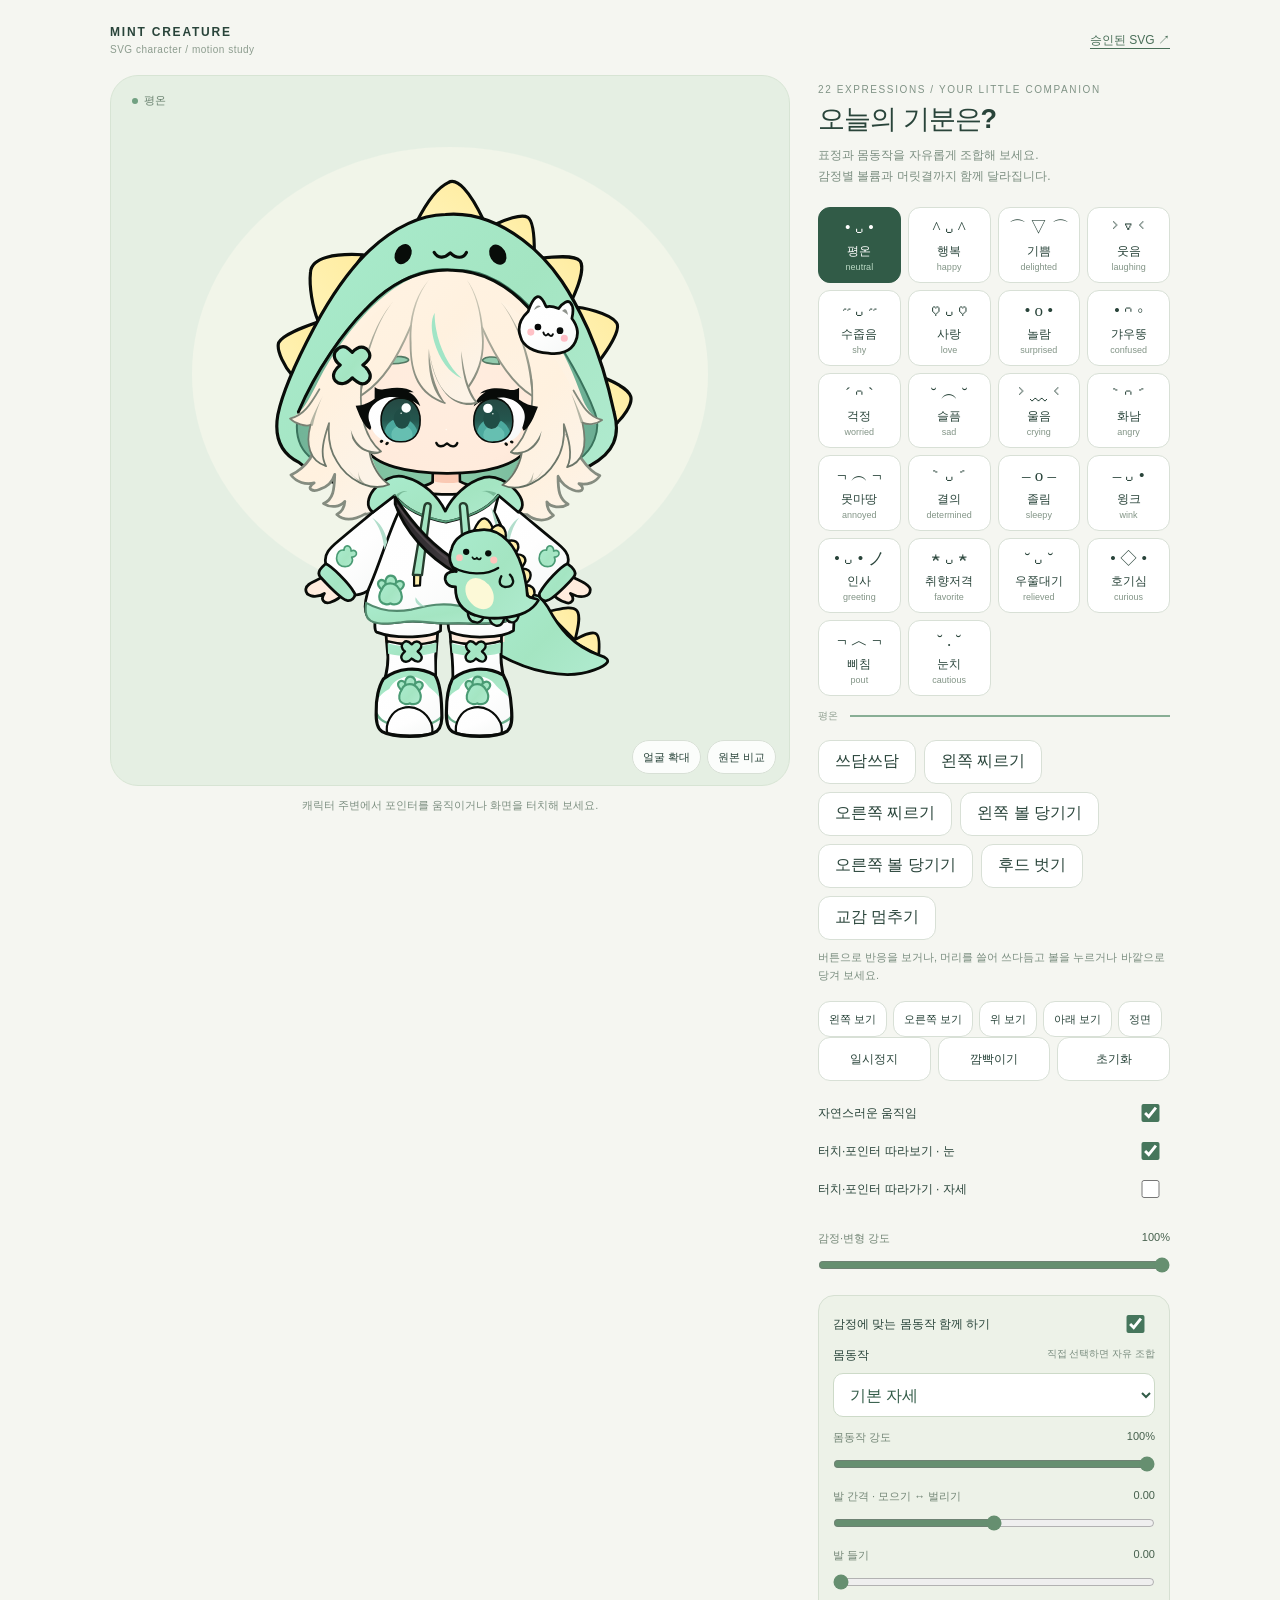
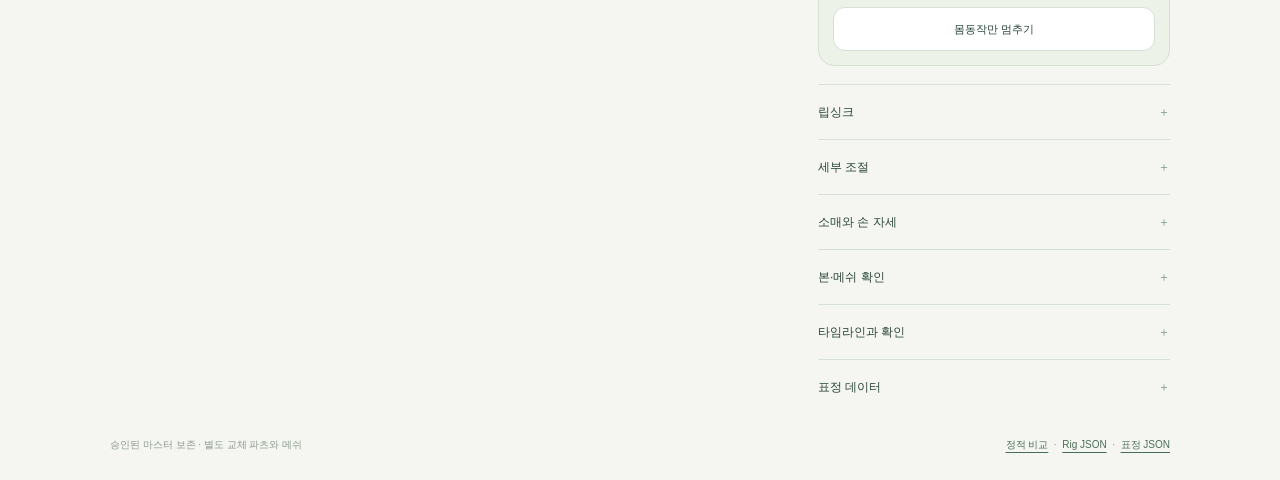
==== commit 7e054d70: "Add files via upload" ====
--- a/preview.html
+++ b/preview.html
@@ -10,13 +10,13 @@
 #lip-audio{width:100%;margin:12px 0}#lip-file{display:block;width:100%;font-size:12px;margin:10px 0}#lip-level{width:100%;height:12px}.lip-file{display:block;font-size:12px;margin-top:15px}
 
 .interaction-controls{display:flex;flex-wrap:wrap;gap:8px;margin:16px 0}.interaction-controls p{flex-basis:100%;margin:0}.interaction-controls button{min-height:44px}.character-host{touch-action:none}
-#stage{user-select:none;-webkit-user-select:none;touch-action:none}
+#stage{user-select:none;-webkit-user-select:none;touch-action:none}#stage.interacting{cursor:none}
 </style></head>
 <body><header><div class="brand">MINT CREATURE<small>SVG character / motion study</small></div><a class="top-link" href="character.master.svg" download>승인된 SVG ↗</a></header>
 <main class="workspace"><section class="stage-wrap" aria-label="캐릭터 미리보기"><div class="stage" id="stage"><div class="stage-top"><span class="live-dot"></span><span id="stage-state">평온</span></div><div class="character-host" id="character-host"></div><img class="master-compare" id="master-compare" src="character.master.svg" alt="승인된 원본 SVG 비교" hidden><div class="stage-actions"><button id="zoom-face" aria-pressed="false">얼굴 확대</button><button id="compare-neutral" aria-pressed="false">원본 비교</button></div></div><p class="stage-caption">캐릭터 주변에서 포인터를 움직이거나 화면을 터치해 보세요.</p></section>
-<section class="controls"><div class="kicker">21 expressions / your little companion</div><h1>오늘의 기분은?</h1><p class="intro">표정과 몸동작을 자유롭게 조합해 보세요.<br>감정별 볼륨과 머릿결까지 함께 달라집니다.</p><div class="presets" id="presets" aria-label="표정 선택"></div><div class="transition-line"><span id="transition-label">평온</span><div class="progress-track"><div class="progress-bar" id="transition-progress"></div></div></div>
-<section class="interaction-controls" aria-label="교감"><button id="pet">쓰담쓰담</button><button id="poke">왼쪽 찌르기</button><button id="poke-right">오른쪽 찌르기</button><button id="interaction-stop">교감 멈추기</button><p class="subtext">버튼으로 반응을 보거나, 머리를 쓸어 쓰다듬고 볼을 눌러 보세요.</p></section><div class="player"><button id="play-pause" aria-pressed="false">일시정지</button><button id="blink">깜빡이기</button><button id="reset">초기화</button></div>
-<div class="options"><label class="toggle">자연스러운 움직임<input id="idle" type="checkbox" checked></label><label class="toggle">터치·포인터 따라보기<input id="tracking" type="checkbox" checked></label></div><p class="reduced-note" id="reduced-note" hidden>시스템의 ‘동작 줄이기’ 설정에 따라 자동 움직임을 줄였습니다.</p>
+<section class="controls"><div class="kicker">22 expressions / your little companion</div><h1>오늘의 기분은?</h1><p class="intro">표정과 몸동작을 자유롭게 조합해 보세요.<br>감정별 볼륨과 머릿결까지 함께 달라집니다.</p><div class="presets" id="presets" aria-label="표정 선택"></div><div class="transition-line"><span id="transition-label">평온</span><div class="progress-track"><div class="progress-bar" id="transition-progress"></div></div></div>
+<section class="interaction-controls" aria-label="교감"><button id="pet">쓰담쓰담</button><button id="poke">왼쪽 찌르기</button><button id="poke-right">오른쪽 찌르기</button><button id="pull-left">왼쪽 볼 당기기</button><button id="pull-right">오른쪽 볼 당기기</button><button id="hood-off">후드 벗기</button><button id="interaction-stop">교감 멈추기</button><p class="subtext">버튼으로 반응을 보거나, 머리를 쓸어 쓰다듬고 볼을 누르거나 바깥으로 당겨 보세요.</p></section><div class="utility-row" aria-label="고개 방향"><button data-look="-1,0">왼쪽 보기</button><button data-look="1,0">오른쪽 보기</button><button data-look="0,-1">위 보기</button><button data-look="0,1">아래 보기</button><button data-look="0,0">정면</button></div><div class="player"><button id="play-pause" aria-pressed="false">일시정지</button><button id="blink">깜빡이기</button><button id="reset">초기화</button></div>
+<div class="options"><label class="toggle">자연스러운 움직임<input id="idle" type="checkbox" checked></label><label class="toggle">터치·포인터 따라보기 · 눈<input id="tracking" type="checkbox" checked></label><label class="toggle">터치·포인터 따라가기 · 자세<input id="pose-tracking" type="checkbox"></label></div><p class="reduced-note" id="reduced-note" hidden>시스템의 ‘동작 줄이기’ 설정에 따라 자동 움직임을 줄였습니다.</p>
 <div class="range-row"><label class="range-label" for="intensity">감정·변형 강도<output id="intensity-value">100%</output></label><input id="intensity" type="range" min="0" max="1" step=".01" value="1"></div>
 <section class="body-controls" aria-label="독립 몸동작"><label class="toggle">감정에 맞는 몸동작 함께 하기<input id="link-motion" type="checkbox" checked></label><label for="body-action">몸동작 <small>직접 선택하면 자유 조합</small></label><select id="body-action"></select><div class="range-row"><label class="range-label" for="body-intensity">몸동작 강도<output id="body-intensity-value">100%</output></label><input id="body-intensity" type="range" min="0" max="1" step=".01" value="1"></div><div class="range-row"><label class="range-label" for="leg-stance">발 간격 · 모으기 ↔ 벌리기<output id="leg-stance-value">0.00</output></label><input id="leg-stance" type="range" min="-1" max="1" step=".01" value="0"></div><div class="range-row"><label class="range-label" for="leg-step">발 들기<output id="leg-step-value">0.00</output></label><input id="leg-step" type="range" min="0" max="5" step=".1" value="0"></div><button id="stop-action">몸동작만 멈추기</button></section>
 <details id="lip-controls"><summary>립싱크</summary><p class="subtext">모든 감정에서 음량에 따라 입이 움직입니다. 파일과 마이크 소리는 기기 안에서 처리합니다.</p><div class="utility-row"><button id="lip-demo" aria-pressed="false">립싱크 데모</button><button id="lip-mic" aria-pressed="false">마이크</button><button id="lip-stop">립싱크 끄기</button></div><label class="lip-file" for="lip-file">오디오 파일 선택</label><input id="lip-file" type="file" accept="audio/*"><audio id="lip-audio" controls hidden></audio><label class="range-label" for="lip-gain">입 움직임 감도</label><input id="lip-gain" type="range" min=".5" max="8" step=".1" value="3"><meter id="lip-level" min="0" max="1" value="0" aria-label="발화 음량"></meter><p class="subtext" id="lip-status" role="status">립싱크 꺼짐</p></details><details><summary>세부 조절</summary><div class="range-row"><label class="range-label" for="duration">전환 시간<output id="duration-value">0.58초</output></label><input id="duration" type="range" min=".1" max="1.5" step=".01" value=".58"></div><div class="params" id="params"></div><div class="utility-row"><button id="clear-manual">표정 기본값으로</button></div></details>
@@ -870,6 +870,41 @@
       "min": 0,
       "max": 1,
       "default": 0
+    },
+    {
+      "id": "HeadYaw",
+      "label": "고개 좌우 회전",
+      "min": -1,
+      "max": 1,
+      "default": 0
+    },
+    {
+      "id": "HeadPitch",
+      "label": "고개 위아래 회전",
+      "min": -1,
+      "max": 1,
+      "default": 0
+    },
+    {
+      "id": "MouthFlat",
+      "label": "납작한 W 입",
+      "min": 0,
+      "max": 1,
+      "default": 0
+    },
+    {
+      "id": "CheekPull",
+      "label": "볼 당김",
+      "min": 0,
+      "max": 1,
+      "default": 0
+    },
+    {
+      "id": "HoodOff",
+      "label": "후드 벗기",
+      "min": 0,
+      "max": 1,
+      "default": 0
     }
   ],
   "secondaryGraph": [
@@ -1213,7 +1248,8 @@
     "sourceStudy": "qa/pose10/reference-study.md",
     "note": "Newly authored SVG response, not imported Cubism motion"
   }
-}</script><script type="application/json" id="expression-data">{
+}
+</script><script type="application/json" id="expression-data">{
   "schemaVersion": "mint-expressions-v2",
   "parameterRanges": {
     "EyeLOpen": [
@@ -1299,6 +1335,26 @@
     "StarEyes": [
       0,
       1
+    ],
+    "HeadYaw": [
+      -1,
+      1
+    ],
+    "HeadPitch": [
+      -1,
+      1
+    ],
+    "MouthFlat": [
+      0,
+      1
+    ],
+    "CheekPull": [
+      0,
+      1
+    ],
+    "HoodOff": [
+      0,
+      1
     ]
   },
   "neutral": {
@@ -1327,7 +1383,12 @@
     "SleepMark": 0,
     "TailCurve": 0,
     "LaughMark": 0,
-    "StarEyes": 0
+    "StarEyes": 0,
+    "HeadYaw": 0,
+    "HeadPitch": 0,
+    "MouthFlat": 0,
+    "CheekPull": 0,
+    "HoodOff": 0
   },
   "channels": {
     "emotion": "face + effects only; intensity 0 restores neutral face",
@@ -1760,9 +1821,11 @@
         "EyeROpen": 0,
         "BrowY": -0.28,
         "EyeBallY": 0.35,
-        "MouthOpenY": 0.26,
-        "MouthRound": 1,
-        "EyeSmile": 0
+        "MouthOpenY": 0,
+        "MouthRound": 0,
+        "EyeSmile": 0,
+        "MouthForm": 0,
+        "MouthFlat": 1
       },
       "effects": {
         "TearPool": 0,
@@ -1774,7 +1837,7 @@
       "suggestedAction": "doze",
       "duration": 0.58,
       "blend": "override",
-      "description": "가늘게 뜬 눈과 작은 하품",
+      "description": "감은 눈과 낮고 평평한 W 입으로 졸기",
       "mesh": {
         "BodySquash": 0.9,
         "SleevePuff": -0.55,
@@ -1915,7 +1978,7 @@
       "suggestedAction": "look-around",
       "duration": 0.58,
       "blend": "override",
-      "description": "시선을 먼저 옮기고 고개가 뒤따라 양옆을 살피는 표정",
+      "description": "2~5초마다 좌우·정면을 살피고 가끔 위아래를 보는 표정",
       "mesh": {
         "BodySquash": 0,
         "SleevePuff": 0,
@@ -1953,6 +2016,36 @@
         "SleevePuff": 0.35,
         "HairFlare": 0.15,
         "CheekPuff": 0.85,
+        "TailCurve": 0
+      }
+    },
+    "cautious": {
+      "label": "눈치",
+      "face": {
+        "EyeLOpen": 0.8,
+        "EyeROpen": 0.8,
+        "Tension": -0.65,
+        "BrowY": 0.45,
+        "EyeBallY": 0.42,
+        "MouthForm": -0.85,
+        "MouthOpenY": 0
+      },
+      "effects": {
+        "TearPool": 0.85,
+        "AngerMark": 0,
+        "SleepMark": 0,
+        "LaughMark": 0,
+        "StarEyes": 0
+      },
+      "suggestedAction": "cautious",
+      "duration": 0.58,
+      "blend": "override",
+      "description": "슬픈 표정과 손끝 자세, 3~7초마다 아래 좌우를 번갈아 보기",
+      "mesh": {
+        "BodySquash": 0.15,
+        "SleevePuff": -0.45,
+        "HairFlare": 0,
+        "CheekPuff": 0,
         "TailCurve": 0
       }
     }
@@ -1986,7 +2079,9 @@
         "TailStraight": 0,
         "Nod": 0,
         "Scan": 0,
-        "Exhale": 0
+        "Exhale": 0,
+        "RandomTilt": 0,
+        "Glance": 0
       }
     },
     "sway": {
@@ -2017,7 +2112,9 @@
         "TailStraight": 0,
         "Nod": 0,
         "Scan": 0,
-        "Exhale": 0
+        "Exhale": 0,
+        "RandomTilt": 0,
+        "Glance": 0
       }
     },
     "bounce": {
@@ -2048,7 +2145,9 @@
         "TailStraight": 0,
         "Nod": 0,
         "Scan": 0,
-        "Exhale": 0
+        "Exhale": 0,
+        "RandomTilt": 0,
+        "Glance": 0
       }
     },
     "lean-left": {
@@ -2079,7 +2178,9 @@
         "TailStraight": 0,
         "Nod": 0,
         "Scan": 0,
-        "Exhale": 0
+        "Exhale": 0,
+        "RandomTilt": 0,
+        "Glance": 0
       }
     },
     "lean-right": {
@@ -2110,7 +2211,9 @@
         "TailStraight": 0,
         "Nod": 0,
         "Scan": 0,
-        "Exhale": 0
+        "Exhale": 0,
+        "RandomTilt": 0,
+        "Glance": 0
       }
     },
     "cheer": {
@@ -2118,21 +2221,21 @@
       "values": {
         "Tilt": 0,
         "Sway": 0,
-        "Bob": 2.2,
+        "Bob": 1.1,
         "Torso": 0,
-        "TorsoSway": 0.9,
+        "TorsoSway": 0.4,
         "Crouch": 0,
         "ArmL": 0,
         "ArmR": 0,
-        "ArmBeat": 4,
-        "CheekReach": 0.75,
+        "ArmBeat": 6,
+        "CheekReach": 0,
         "MouthReach": 0,
         "Wave": 0,
-        "FootStep": 1.2,
+        "FootStep": 0.55,
         "HairSwing": 3,
         "Sob": 0,
         "TailSwing": 4,
-        "Tempo": 1.8,
+        "Tempo": 0.8,
         "Stance": 0.85,
         "TailDroop": 0,
         "TailFlick": 0,
@@ -2141,7 +2244,9 @@
         "TailStraight": 0,
         "Nod": 0,
         "Scan": 0,
-        "Exhale": 0
+        "Exhale": 0,
+        "RandomTilt": 0,
+        "Glance": 0
       }
     },
     "laugh": {
@@ -2172,7 +2277,9 @@
         "TailStraight": 0,
         "Nod": 0,
         "Scan": 0,
-        "Exhale": 0
+        "Exhale": 0,
+        "RandomTilt": 0,
+        "Glance": 0
       }
     },
     "bashful": {
@@ -2203,7 +2310,9 @@
         "TailStraight": 0,
         "Nod": 0,
         "Scan": 0,
-        "Exhale": 0
+        "Exhale": 0,
+        "RandomTilt": 0,
+        "Glance": 0
       }
     },
     "adore": {
@@ -2234,7 +2343,9 @@
         "TailStraight": 0,
         "Nod": 0,
         "Scan": 0,
-        "Exhale": 0
+        "Exhale": 0,
+        "RandomTilt": 0,
+        "Glance": 0
       }
     },
     "startle": {
@@ -2265,14 +2376,16 @@
         "TailStraight": 1,
         "Nod": 0,
         "Scan": 0,
-        "Exhale": 0
+        "Exhale": 0,
+        "RandomTilt": 0,
+        "Glance": 0
       }
     },
     "ponder": {
-      "label": "고개를 크게 갸우뚱",
+      "label": "3~7초마다 좌우·가운데로 갸우뚱",
       "values": {
-        "Tilt": 6.6,
-        "Sway": 0.7,
+        "Tilt": 0,
+        "Sway": 0,
         "Bob": 0,
         "Torso": -1.3,
         "TorsoSway": 0.3,
@@ -2296,7 +2409,9 @@
         "TailStraight": 0,
         "Nod": 0,
         "Scan": 0,
-        "Exhale": 0
+        "Exhale": 0,
+        "RandomTilt": 1,
+        "Glance": 0
       }
     },
     "fidget": {
@@ -2327,7 +2442,9 @@
         "TailStraight": 0,
         "Nod": 0,
         "Scan": 0,
-        "Exhale": 0
+        "Exhale": 0,
+        "RandomTilt": 0,
+        "Glance": 0
       }
     },
     "droop": {
@@ -2358,7 +2475,9 @@
         "TailStraight": 0,
         "Nod": 0,
         "Scan": 0,
-        "Exhale": 0
+        "Exhale": 0,
+        "RandomTilt": 0,
+        "Glance": 0
       }
     },
     "sob": {
@@ -2389,7 +2508,9 @@
         "TailStraight": 0,
         "Nod": 0,
         "Scan": 0,
-        "Exhale": 0
+        "Exhale": 0,
+        "RandomTilt": 0,
+        "Glance": 0
       }
     },
     "protest": {
@@ -2420,7 +2541,9 @@
         "TailStraight": 0,
         "Nod": 0,
         "Scan": 0,
-        "Exhale": 0
+        "Exhale": 0,
+        "RandomTilt": 0,
+        "Glance": 0
       }
     },
     "impatient": {
@@ -2451,7 +2574,9 @@
         "TailStraight": 0,
         "Nod": 0,
         "Scan": 0,
-        "Exhale": 0
+        "Exhale": 0,
+        "RandomTilt": 0,
+        "Glance": 0
       }
     },
     "resolve": {
@@ -2482,7 +2607,9 @@
         "TailStraight": 0,
         "Nod": 0,
         "Scan": 0,
-        "Exhale": 0
+        "Exhale": 0,
+        "RandomTilt": 0,
+        "Glance": 0
       }
     },
     "doze": {
@@ -2513,7 +2640,9 @@
         "TailStraight": 0,
         "Nod": 0,
         "Scan": 0,
-        "Exhale": 0
+        "Exhale": 0,
+        "RandomTilt": 0,
+        "Glance": 0
       }
     },
     "greet": {
@@ -2544,7 +2673,9 @@
         "TailStraight": 0,
         "Nod": 0,
         "Scan": 0,
-        "Exhale": 0
+        "Exhale": 0,
+        "RandomTilt": 0,
+        "Glance": 0
       }
     },
     "relax": {
@@ -2575,7 +2706,9 @@
         "TailStraight": 0,
         "Nod": 0,
         "Scan": 0,
-        "Exhale": 1
+        "Exhale": 1,
+        "RandomTilt": 0,
+        "Glance": 0
       }
     },
     "look-around": {
@@ -2606,7 +2739,9 @@
         "TailStraight": 0,
         "Nod": 0,
         "Scan": 1,
-        "Exhale": 0
+        "Exhale": 0,
+        "RandomTilt": 0,
+        "Glance": 0
       }
     },
     "head-shake": {
@@ -2637,7 +2772,42 @@
         "TailStraight": 0,
         "Nod": 1,
         "Scan": 0,
-        "Exhale": 0
+        "Exhale": 0,
+        "RandomTilt": 0,
+        "Glance": 0
+      }
+    },
+    "cautious": {
+      "label": "눈치 보며 손끝 모으기",
+      "values": {
+        "Tilt": 0,
+        "Sway": 0,
+        "Bob": 0,
+        "Torso": -1.2,
+        "TorsoSway": 0,
+        "Crouch": 1.5,
+        "ArmL": 0,
+        "ArmR": 0,
+        "ArmBeat": 0.15,
+        "CheekReach": 0,
+        "MouthReach": 0,
+        "Wave": 0,
+        "FootStep": 0,
+        "HairSwing": 0.3,
+        "Sob": 0,
+        "TailSwing": 0.65,
+        "Tempo": 0,
+        "Stance": -0.8,
+        "TailDroop": 0,
+        "TailFlick": 0,
+        "ShoulderDrop": 0,
+        "Twist": 0,
+        "TailStraight": 0,
+        "Nod": 0,
+        "Scan": 0,
+        "Exhale": 0,
+        "RandomTilt": 0,
+        "Glance": 1
       }
     }
   },
@@ -2791,8 +2961,8 @@
 </script><template id="variant-template"><svg xmlns="http://www.w3.org/2000/svg" viewBox="0 0 1086 1448" width="1086" height="1448">
   <g id="arm-open" data-part-kind="arm" data-pose-reference="whole-body-pose-reference.png">
     <path id="open-hand" d="M 145 690 C 137 670 121 656 109 666 C 99 674 111 692 105 702 C 73 706 47 728 49 746 C 51 764 83 776 105 784 C 125 762 143 724 145 690 Z" fill="#ffe9d9" stroke="#090c09" stroke-width="7" stroke-linecap="round" stroke-linejoin="round" />
-    <path id="open-sleeve" d="M403 825 C356 833 268 742 173 692 C161 746 137 792 101 816 C113 872 227 940 359 952 C378 923 391 868 403 825 Z" fill="#fcfcfc" stroke="none" stroke-width="7" stroke-linecap="round" stroke-linejoin="round" />
-    <path id="open-sleeve-contour" d="M403 825 C356 833 268 742 173 692 C161 746 137 792 101 816 C113 872 227 940 359 952" fill="none" stroke="#090c09" stroke-width="7" stroke-linecap="round" stroke-linejoin="round" />
+    <path id="open-sleeve" d="M413 809 C375 819 268 742 173 692 C161 746 137 792 101 816 C113 872 227 940 359 952 C378 923 402 850 413 809 Z" fill="#fcfcfc" stroke="none" stroke-width="7" stroke-linecap="round" stroke-linejoin="round" />
+    <path id="open-sleeve-contour" d="M413 809 C375 819 268 742 173 692 C161 746 137 792 101 816 C113 872 227 940 359 952" fill="none" stroke="#090c09" stroke-width="7" stroke-linecap="round" stroke-linejoin="round" />
     <path id="open-fold" d="M371 853 C383 883 369 919 359 941" fill="none" stroke="#a1d9c0" stroke-width="4" stroke-linecap="round" stroke-linejoin="round" />
     <g id="open-paw" transform="translate(233 806) scale(0.82)">
       <path id="open-paw-shape" d="M-6 -24 C-6 -40 8 -43 15 -33 C20 -26 17 -23 18 -21 C29 -27 38 -20 36 -11 C34 -3 25 0 20 -1 C28 12 17 30 2 31 C-18 33 -31 20 -31 3 C-31 -14 -20 -28 -6 -24 Z" fill="#a7e7cb" stroke="#4a9b74" stroke-width="5.5" stroke-linecap="round" stroke-linejoin="round" />
@@ -2810,8 +2980,8 @@
   </g>
   <g id="arm-hip" data-part-kind="arm" data-pose-reference="whole-body-pose-reference.png">
     <path id="hip-hand" d="M 339 1034 C 365 1018 381 1048 363 1078 C 351 1096 325 1116 309 1096 L 295 1084 C 311 1062 325 1050 339 1034 Z" fill="#ffe9d9" stroke="#090c09" stroke-width="7" stroke-linecap="round" stroke-linejoin="round" />
-    <path id="hip-sleeve" d="M403 824 C347 831 247 850 207 900 C171 953 193 1028 245 1060 C279 1078 327 1010 341 974 C370 923 391 865 403 824 Z" fill="#fcfcfc" stroke="none" stroke-width="7" stroke-linecap="round" stroke-linejoin="round" />
-    <path id="hip-sleeve-contour" d="M403 824 C347 831 247 850 207 900 C171 953 193 1028 245 1060 C279 1078 327 1010 341 974" fill="none" stroke="#090c09" stroke-width="7" stroke-linecap="round" stroke-linejoin="round" />
+    <path id="hip-sleeve" d="M413 809 C359 821 247 850 207 900 C171 953 193 1028 245 1060 C279 1078 327 1010 341 974 C370 923 402 849 413 809 Z" fill="#fcfcfc" stroke="none" stroke-width="7" stroke-linecap="round" stroke-linejoin="round" />
+    <path id="hip-sleeve-contour" d="M413 809 C359 821 247 850 207 900 C171 953 193 1028 245 1060 C279 1078 327 1010 341 974" fill="none" stroke="#090c09" stroke-width="7" stroke-linecap="round" stroke-linejoin="round" />
     <path id="hip-fold" d="M355 859 C377 886 368 923 346 953" fill="none" stroke="#a1d9c0" stroke-width="4" stroke-linecap="round" stroke-linejoin="round" />
     <g id="hip-paw" transform="translate(267 952) scale(0.82)">
       <path id="hip-paw-shape" d="M-6 -24 C-6 -40 8 -43 15 -33 C20 -26 17 -23 18 -21 C29 -27 38 -20 36 -11 C34 -3 25 0 20 -1 C28 12 17 30 2 31 C-18 33 -31 20 -31 3 C-31 -14 -20 -28 -6 -24 Z" fill="#a7e7cb" stroke="#4a9b74" stroke-width="5.5" stroke-linecap="round" stroke-linejoin="round" />
@@ -2838,8 +3008,8 @@
   </g>
   <g id="arm-chest" data-part-kind="arm" data-pose-reference="natural-hand-pose-reference.png" data-pose="relaxed-open-palm">
     <path id="chest-hand" d="M 455.8 866.4 C 451.48 853.44 450.04 836.16 455.8 823.2 C 460.12 811.68 468.76 813.12 473.08 821.76 L 475.96 837.6 C 484.6 824.64 500.44 810.24 510.52 814.56 C 520.6 818.88 514.84 827.52 504.76 837.6 C 517.72 828.96 527.8 823.2 535.0 830.4 C 542.2 839.04 532.12 847.68 523.48 854.88 C 535.0 849.12 543.64 850.56 547.96 857.76 C 553.72 867.84 536.44 883.68 517.72 898.08 L500 927 C480 918 462 897 452 878 Z" fill="#ffe9d9" stroke="#090c09" stroke-width="7" stroke-linecap="round" stroke-linejoin="round" />
-    <path id="chest-sleeve" d="M403 836 C367 841 315 866 301.72 909.6 C283 955.68 294.52 1001.76 330.52 1020.48 C372.28 1040.64 431.32 1023.36 468.76 987.36 C486.04 968.64 496.12 945.6 496.12 922.56 L444.28 849.12 C431 841 418 836 403 836 Z" fill="#fcfcfc" stroke="none" stroke-width="7" stroke-linecap="round" stroke-linejoin="round" />
-    <path id="chest-sleeve-contour" d="M403 836 C367 841 315 866 301.72 909.6 C283 955.68 294.52 1001.76 330.52 1020.48 C372.28 1040.64 431.32 1023.36 468.76 987.36 C486.04 968.64 496.12 945.6 496.12 922.56" fill="none" stroke="#090c09" stroke-width="7" stroke-linecap="round" stroke-linejoin="round" />
+    <path id="chest-sleeve" d="M408 804 C370 818 315 866 301.72 909.6 C283 955.68 294.52 1001.76 330.52 1020.48 C372.28 1040.64 431.32 1023.36 468.76 987.36 C486.04 968.64 496.12 945.6 496.12 922.56 L444.28 849.12 C431 823 420 806 408 804 Z" fill="#fcfcfc" stroke="none" stroke-width="7" stroke-linecap="round" stroke-linejoin="round" />
+    <path id="chest-sleeve-contour" d="M408 804 C370 818 315 866 301.72 909.6 C283 955.68 294.52 1001.76 330.52 1020.48 C372.28 1040.64 431.32 1023.36 468.76 987.36 C486.04 968.64 496.12 945.6 496.12 922.56" fill="none" stroke="#090c09" stroke-width="7" stroke-linecap="round" stroke-linejoin="round" />
     <path id="chest-fold" d="M362 865 C343 879 332 900 328 921" fill="none" stroke="#a1d9c0" stroke-width="4" stroke-linecap="round" stroke-linejoin="round" />
     <g id="chest-paw" transform="translate(386.68 938.4) scale(.82)">
       <path id="chest-paw-shape" d="M-6 -24 C-6 -40 8 -43 15 -33 C20 -26 17 -23 18 -21 C29 -27 38 -20 36 -11 C34 -3 25 0 20 -1 C28 12 17 30 2 31 C-18 33 -31 20 -31 3 C-31 -14 -20 -28 -6 -24 Z" fill="#a7e7cb" stroke="#4a9b74" stroke-width="5.5" stroke-linecap="round" stroke-linejoin="round" />
@@ -2871,7 +3041,21 @@
         742
       ],
       "strategy": "whole-pose regional SVG + shoulder/elbow/cuff mesh",
-      "referenceCell": 1
+      "referenceCell": 1,
+      "elbow": [
+        258,
+        851
+      ],
+      "wrist": [
+        139,
+        761
+      ],
+      "bones": [
+        "shoulder",
+        "elbow",
+        "wrist",
+        "palm"
+      ]
     },
     "arm-clasp": {
       "root": [
@@ -3028,7 +3212,11 @@
     },
     "relax": {},
     "look-around": {},
-    "head-shake": {}
+    "head-shake": {},
+    "cautious": {
+      "arm-left": "index",
+      "arm-right": "index"
+    }
   },
   "transition": {
     "duration": 0.38,
@@ -3051,7 +3239,8 @@
   "rasterNote": "Whole-body pose composition reference. The background and changed face/body proportions are not imported. Only sleeve and hand regions are reconstructed as editable paths.",
   "layering": "Gesture sleeves above hood and bag; greeting/wink pouch overlay above wave arm, blended from part visibility.",
   "schema": "mint-limb-variants-v10"
-}</script><script>/* Authored limb silhouettes, independent from the emotion channel.
+}
+</script><script>/* Authored limb silhouettes, independent from the emotion channel.
  * Every visible variant still uses a rest-bound triangle cage. */
 (function(global){
  'use strict';
@@ -3091,7 +3280,7 @@
      const mirror=p=>side==='left'?[...p]:[(kind==='arm'?1069:1054)-p[0],p[1]];
      const root=mirror(meta.root),tip=mirror(meta.tip),elbow=mirror(meta.elbow||meta.root),wrist=mirror(meta.wrist||meta.tip),dx=tip[0]-root[0],dy=tip[1]-root[1],length2=dx*dx+dy*dy;
      const mesh=r._newPartMesh('variant-'+slot+'-'+name,frame,[...frame.querySelectorAll('path')],{columns:8,rows:8,weights:p=>{
-      if(name==='peace'||name==='clasp'){
+      if(name==='peace'||name==='clasp'||name==='open'){
        const pin=smooth((Math.hypot(p[0]-root[0],p[1]-root[1])-25)/100),ax=wrist[0]-elbow[0],ay=wrist[1]-elbow[1];
        const t=((p[0]-elbow[0])*ax+(p[1]-elbow[1])*ay)/(ax*ax+ay*ay),fore=smooth((t-.03)/.72),hand=smooth((t-.68)/.30);
        return{root:1-pin,upper:pin*(1-fore),lower:pin*(fore-hand),hand:pin*hand};
@@ -3139,6 +3328,8 @@
     r._set(e.debug,'transform',parent.getAttribute('transform'));
     r._set(e.debug,'display',weight>0&&(r.rigDebug.mesh||r.rigDebug.bones)?null:'none');
     if(weight===0)continue;
+    const indexHand=e.name==='index'?e.frame.querySelector('[id$="-hand"]'):null;
+    const fingerGap=e.name==='index'?motion*d.body.Glance*6*(1-Math.cos(r.clock*1.7))*.5:0;
     const parentMatrix=parent.transform.baseVal.consolidate()?.matrix||new DOMMatrix();
     const headMatrix=r.headSlots[1].transform.baseVal.consolidate()?.matrix||new DOMMatrix();
     let delta=[0,0];
@@ -3150,26 +3341,28 @@
     const pulse=motion*((d.body.ArmBeat*.16+d.body.Sob*2)*Math.sin(phase*1.3)+r.armSecondary.x*.32);
     // Only small rotations happen inside a replacement silhouette. The large
     // pose change is authored geometry, so the sleeve is never folded inside out.
-    const angle=motion*(['wave','peace'].includes(e.name)?(1.2+d.body.Wave*2)*Math.sin(phase*2.5):e.kind==='leg'?d.body.FootStep*.65*Math.sin(phase):pulse);
-    const finger=e.name==='index'?motion*1.8*(1-Math.cos(phase*1.8))*.5*(e.side==='left'?-1:1):0;
+    const indexBone=e.name==='index'?motion*d.body.Glance*(e.side==='left'?1:-1)*(1.8*Math.sin(r.clock*1.7-.35)+.7*Math.sin(r.clock*3.4)):0;
+    const angle=motion*(['wave','peace'].includes(e.name)?(1.2+d.body.Wave*2)*Math.sin(phase*2.5):e.kind==='leg'?d.body.FootStep*.65*Math.sin(phase):pulse)+indexBone;
+    const finger=e.name==='index'?motion*(d.body.Glance?4.5:1.2)*(1-Math.cos(r.clock*1.7))*.5*(e.side==='left'?-1:1):0;
     e.mesh.deform((p,w)=>{
-     if(e.name==='peace'||e.name==='clasp'){
-      const sign=e.side==='left'?1:-1,clasp=e.name==='clasp',amp=motion*(clasp?d.body.Twist:d.body.Wave),upper=sign*amp*(clasp?1.4:3)*Math.sin(phase*(clasp?.65:.7)),lower=sign*amp*(clasp?-1.1:15)*Math.sin(phase*(clasp?.65:1.8)),hand=sign*amp*(clasp?.4:11)*Math.sin(phase*(clasp?.65:1.8)-.55);
+     if(e.name==='peace'||e.name==='clasp'||e.name==='open'){
+      const sign=e.side==='left'?1:-1,clasp=e.name==='clasp',open=e.name==='open',amp=motion*(open?Math.min(1,d.body.ArmBeat/6):clasp?d.body.Twist:d.body.Wave),upper=sign*amp*(open?3.5:clasp?1.4:3)*Math.sin(phase*(clasp?.65:.7)),lower=sign*amp*(open?6:clasp?-1.1:15)*Math.sin(phase*(open?.85:clasp?.65:1.8)),hand=sign*amp*(open?3:clasp?.4:11)*Math.sin(phase*(open?.85:clasp?.65:1.8)-.55);
       const a=r._rotatePoint(p,e.root,upper),joint=r._rotatePoint(e.elbow,e.root,upper),q=r._rotatePoint(p,e.elbow,upper+lower),b=[q[0]+joint[0]-e.elbow[0],q[1]+joint[1]-e.elbow[1]];
       const wr=r._rotatePoint(e.wrist,e.elbow,upper+lower),wpos=[wr[0]+joint[0]-e.elbow[0],wr[1]+joint[1]-e.elbow[1]],c=r._rotatePoint(b,wpos,hand);
-      e.bonePose={upper,lower,hand,elbow:joint,wrist:wpos};return[0,1].map(k=>p[k]*w.root+a[k]*w.upper+b[k]*w.lower+c[k]*w.hand);
+      e.bonePose={upper,lower,hand,elbow:joint,wrist:wpos};return[0,1].map(k=>p[k]*w.root+a[k]*w.upper+b[k]*w.lower+c[k]*w.hand+(open?(k===1?Math.sin(phase-.4)*3:-sign*Math.sin(phase-.7)*2)*4*w.upper*w.lower:0));
      }
      const q=r._rotatePoint(p,e.tip,angle);
      const volume=r.frameBase.SleevePuff*(e.kind==='arm'?.06:.015)*4*w.tip*(1-w.tip);
      return[p[0]+(q[0]-p[0]+delta[0]+finger)*w.tip+(p[0]-e.root[0])*volume,
-      p[1]+(q[1]-p[1]+delta[1]+pulse)*w.tip-(e.kind==='leg'?r.frameSquash*8*w.tip:0)];
+      p[1]+(q[1]-p[1]+delta[1]+pulse+(e.name==='index'?Math.sin(r.clock*1.7)*2.4*d.body.Glance:0))*w.tip-(e.kind==='leg'?r.frameSquash*8*w.tip:0)];
     });
     r._writeMeshPaths(e.mesh,e.records);
+    if(indexHand)r._set(indexHand,'transform',fingerGap?`translate(${-fingerGap} 0)`:null);
     if(r.rigDebug.mesh||r.rigDebug.bones){
      const line=(a,b)=>`M${a.map(fmt).join(' ')} L${b.map(fmt).join(' ')}`;
      r._set(e.tri,'display',r.rigDebug.mesh?null:'none');r._set(e.bones,'display',r.rigDebug.bones?null:'none');
      r._set(e.tri,'d',e.mesh.edges.map(([a,b])=>line(e.mesh.positions[a],e.mesh.positions[b])).join(' '));
-     r._set(e.bones,'d',['peace','clasp'].includes(e.name)&&e.bonePose?line(e.root,e.bonePose.elbow)+line(e.bonePose.elbow,e.bonePose.wrist)+line(e.bonePose.wrist,e.mesh.sample(e.mesh.bind(e.tip))):line(e.root,e.mesh.sample(e.mesh.bind(e.tip))));
+     r._set(e.bones,'d',['peace','clasp','open'].includes(e.name)&&e.bonePose?line(e.root,e.bonePose.elbow)+line(e.bonePose.elbow,e.bonePose.wrist)+line(e.bonePose.wrist,e.mesh.sample(e.mesh.bind(e.tip))):line(e.root,e.mesh.sample(e.mesh.bind(e.tip))));
     }
    }
   }
@@ -3202,42 +3395,180 @@
  }
  global.MintEmotionEffects=MintEmotionEffects;
 })(window);
-</script><script>/* External glove gestures reconstructed from the supplied top-row references.
- * Head-local socket -> final head transform. No second animation clock or timers. */
+</script><script>/* Pointer interactions: one interruptible clock, local cheek FFD inputs, and a
+ * semantic paw cursor. External hand artwork is intentionally absent. */
 (function(global){
- const clamp=x=>Math.max(0,Math.min(1,x)),ease=x=>{x=clamp(x);return x*x*(3-2*x)},lerp=(a,b,t)=>a+(b-a)*t;
- const NS='http://www.w3.org/2000/svg',heart='M0 12 C-6 6 -17 -2 -17 -10 C-17 -21 -5 -23 0 -14 C5 -23 17 -21 17 -10 C17 -2 6 6 0 12 Z';
- const path=(d,fill='#fcfcfc')=>{const p=document.createElementNS(NS,'path');p.setAttribute('d',d);p.setAttribute('fill',fill);return p};
+ 'use strict';
+ const clamp=(x,a=0,b=1)=>Math.max(a,Math.min(b,x));
+ const ease=x=>{x=clamp(x);return x*x*(3-2*x)};
+ const lerp=(a,b,t)=>a+(b-a)*t;
+ const releaseCurve=u=>{
+  u=clamp(u);const keys=[[0,1],[.35,.3],[.52,-.06],[.74,.03],[1,0]];
+  for(let i=1;i<keys.length;i++)if(u<=keys[i][0]){const a=keys[i-1],b=keys[i],t=ease((u-a[0])/(b[0]-a[0]));return lerp(a[1],b[1],t)}
+  return 0;
+ };
  class MintInteractions{
   constructor(r){
-   this.r=r;this.reset();this.root=r._new('g','interaction-overlay',{'pointer-events':'none','data-layer':'external hand above character'});r.meshDebugLayer.before(this.root);
-   this.pet=r._new('g','pet-glove',{stroke:'#302523','stroke-width':7,'stroke-linejoin':'round','stroke-linecap':'round',opacity:0});
-   const petArt=r._new('g','pet-hand-art',{transform:'scale(.36) translate(-110 -210)','stroke-width':12});
-   petArt.append(path('M132 542 C108 529 115 447 132 397 C157 322 211 251 256 224 C272 215 282 219 299 235 C331 268 370 294 413 313 L331 607 C249 584 177 562 132 542 Z'),path('M493 347 C651 300 826 268 1001 282 C1174 295 1339 340 1425 434 C1446 454 1465 467 1502 482 C1546 500 1551 527 1525 553 C1499 579 1460 583 1421 578 C1400 604 1364 615 1321 604 C1244 587 1181 548 1121 526 C1064 541 978 542 914 543 C881 560 839 594 812 623 C859 636 927 646 965 673 C1002 699 1023 737 1007 773 C987 817 934 815 878 798 C790 772 725 759 639 758 C502 756 408 708 382 645 C350 667 318 648 312 617 C300 568 330 432 376 356 C408 299 473 287 493 347 Z'),path('M1090 331 C1217 352 1316 414 1408 454 M965 367 C1089 370 1245 444 1370 500 C1428 525 1447 551 1421 578','none'),path('M812 623 C805 605 799 590 793 577 M812 623 L757 608','none'));this.pet.append(petArt);this.root.append(this.pet);
-   this.poke=r._new('g','poke-glove',{stroke:'#302523','stroke-width':7,'stroke-linejoin':'round','stroke-linecap':'round',opacity:0});
-   this.poke.append(path('M0 125 C-5 77 16 27 53 0 L131 50 L112 171 C62 183 10 167 0 125 Z'),path('M121 54 C202 26 245 16 295 23 C371 37 446 57 518 71 C544 75 558 82 555 98 C550 124 525 130 489 125 L350 98 C365 122 383 147 381 166 C380 182 365 197 348 198 C345 221 327 232 311 232 C309 253 287 267 265 265 C247 261 229 246 215 235 C153 250 105 224 81 185 C64 158 62 121 74 88 C84 62 103 42 121 54 Z'),path('M350 98 L325 62 M348 198 C340 173 321 148 303 130 M311 232 C303 211 286 189 274 177 M215 235 L249 255','none'));this.root.append(this.poke);this.pokeRight=this.poke.cloneNode(true);this.pokeRight.id=r.prefix+'poke-glove-right';this.root.append(this.pokeRight);
-   this.hearts=Array.from({length:3},(_,i)=>{const p=path(heart,'#ef83a5');p.id=r.prefix+'pet-floating-heart-'+i;p.setAttribute('stroke','#b7507a');p.setAttribute('stroke-width','2');p.setAttribute('opacity','0');this.root.append(p);return p});
+   this.r=r;this.pullSide=-1;this.reset();
+   this.root=r._new('g','interaction-overlay',{'pointer-events':'none','data-layer':'contact cursor above character'});r.meshDebugLayer.before(this.root);
+   // Empty compatibility groups keep the public debug API stable without retaining hand paths.
+   this.pet=r._new('g','pet-glove',{opacity:0});this.poke=r._new('g','poke-glove',{opacity:0});this.pokeRight=r._new('g','poke-glove-right',{opacity:0});this.pull=r._new('g','pull-glove',{opacity:0});
+   this.root.append(this.pet,this.poke,this.pokeRight,this.pull);this.hearts=[];
+   this.pointer=r._new('g','interaction-pointer',{opacity:0,'data-layer':'cat paw contact marker'});
+   const art=r._new('g','interaction-pointer-paw',{fill:'#f38eae',stroke:'#ffffff','stroke-width':2.4,'stroke-linejoin':'round'});
+   art.append(
+    r._new('ellipse','paw-toe-1',{cx:-10.5,cy:-8.5,rx:5.6,ry:7.3,transform:'rotate(-24 -10.5 -8.5)'}),
+    r._new('ellipse','paw-toe-2',{cx:-3.3,cy:-14.2,rx:5.8,ry:7.8,transform:'rotate(-7 -3.3 -14.2)'}),
+    r._new('ellipse','paw-toe-3',{cx:4.5,cy:-14.2,rx:5.8,ry:7.8,transform:'rotate(7 4.5 -14.2)'}),
+    r._new('ellipse','paw-toe-4',{cx:11.6,cy:-8.2,rx:5.6,ry:7.3,transform:'rotate(24 11.6 -8.2)'}),
+    r._new('path','paw-pad',{d:'M-13 8 C-13 0 -8 -6 -3 -5 C0 -10 5 -10 8 -5 C14 -5 18 1 16 9 C14 17 7 19 2 16 C-4 20 -12 17 -13 8 Z'})
+   );this.pointer.append(art);this.root.append(this.pointer);
+   this.pointerState={x:534,y:690,active:false,kind:null};
   }
-  reset(){this.state={from:{pet:0,left:0,right:0},to:{pet:0,left:0,right:0},at:0,duration:0};}
-  sample(time=this.r.clock){const s=this.state,age=Math.max(0,time-s.at),enter=ease(age/.32),exit=s.duration?1-ease((age-s.duration+.65)/.65):1;const v=Object.fromEntries(['pet','left','right'].map(k=>[k,lerp(s.from[k],s.to[k],enter)*exit]));return {...v,poke:v.left+v.right};}
-  play(kind,side='left'){if(!['pet','poke'].includes(kind)||!['left','right'].includes(side))throw Error('Unknown interaction');const from=this.sample();this.state={from,to:{pet:kind==='pet'?1:0,left:kind==='poke'&&side==='left'?1:0,right:kind==='poke'&&side==='right'?1:0},at:this.r.clock,duration:kind==='pet'?3.2:2.5};this.r.render();}
-  stop(){this.state={from:this.sample(),to:{pet:0,left:0,right:0},at:this.r.clock,duration:0};}
-  mix(base){const w=this.sample(),p=w.pet,q=w.poke;this.weights=w;
+  reset(){
+   this.state={from:{pet:0,left:0,right:0,pull:0},to:{pet:0,left:0,right:0,pull:0},at:0,duration:0};
+   this.direct={kind:null,side:'left',from:0,to:0,at:0,duration:0,held:false,holdAt:0,releasing:false};
+   this.pullVector={x:-135,y:0};this.pullSide=-1;this.weights=null;if(this.pointerState)this.pointerState.active=false;
+  }
+  _directValue(time=this.r.clock){const d=this.direct;if(d.releasing)return d.from*releaseCurve((time-d.at)/d.duration);const t=d.duration?ease((time-d.at)/d.duration):1;return lerp(d.from,d.to,t)}
+  sample(time=this.r.clock){
+   const s=this.state,age=Math.max(0,time-s.at),enter=ease(age/(s.easeDuration||.32)),exit=s.duration?1-ease((age-s.duration+.65)/.65):1;
+   const v=Object.fromEntries(['pet','left','right','pull'].map(k=>[k,lerp(s.from[k],s.to[k],enter)*exit]));
+   const d=this.direct,value=this._directValue(time);let deform=v.pull;
+   if(d.kind&&value>0){v.pet=d.kind==='pet'?Math.max(v.pet,value):v.pet;v.left=d.kind==='poke'&&d.side==='left'?Math.max(v.left,value):v.left;v.right=d.kind==='poke'&&d.side==='right'?Math.max(v.right,value):v.right;v.pull=d.kind==='pull'?Math.max(v.pull,value):v.pull}
+   if(d.kind==='pull'){deform=d.releasing?value:Math.max(deform,value);if(d.held&&time-d.holdAt>.55&&!this.r.options.reducedMotion){const tremble=(Math.sin(time*39)+.55*Math.sin(time*61+.8))/1.55;v.pull=clamp(v.pull+tremble*.014*v.pull);deform+=tremble*.012*v.pull}}
+   return{...v,poke:v.left+v.right,direct:value,held:d.held,pullDeform:deform};
+  }
+  play(kind,side='left'){
+   if(!['pet','poke','pull'].includes(kind)||!['left','right'].includes(side))throw Error('Unknown interaction');const from=this.sample();
+   if(kind==='pull'){this.pullSide=side==='left'?-1:1;this.pullVector={x:this.pullSide*145,y:4}}
+   this.state={from,to:{pet:kind==='pet'?1:0,left:kind==='poke'&&side==='left'?1:0,right:kind==='poke'&&side==='right'?1:0,pull:kind==='pull'?1:0},at:this.r.clock,duration:kind==='pull'?3.6:kind==='pet'?3.2:2.5};this.r.render();
+  }
+  directTo(kind,side='left',amount=1){
+   if(!['pet','poke','pull'].includes(kind)||!['left','right'].includes(side)||!Number.isFinite(amount))throw Error('Unknown direct interaction');amount=clamp(amount);
+   const now=this.r.clock,current=this._directValue(now),changed=this.direct.kind!==kind||this.direct.side!==side||!this.direct.held;
+   if(!changed&&Math.abs(this.direct.to-amount)<.004)return;if(kind==='pull')this.pullSide=side==='left'?-1:1;
+   this.direct={kind,side,from:changed?Math.max(0,current):current,to:amount,at:now,duration:changed?.075:.04,held:true,holdAt:changed?now:this.direct.holdAt,releasing:false};this.r.render();
+  }
+  directPull(side,strength,dx,dy){
+   if(!['left','right'].includes(side)||![strength,dx,dy].every(Number.isFinite))throw Error('Invalid pull vector');
+   const sign=side==='left'?-1:1,outward=Math.max(0,dx*sign),x=sign*165,y=clamp(dy/Math.max(24,outward)*90,-62,62);
+   this.pullSide=sign;this.pullVector={x,y};this.directTo('pull',side,strength);
+  }
+  setPointer(clientX,clientY,active=true,kind=this.direct.kind){const m=this.r.headSlots[1].getScreenCTM();if(!m||!Number.isFinite(clientX)||!Number.isFinite(clientY))return;const p=new DOMPoint(clientX,clientY).matrixTransform(m.inverse());this.pointerState={x:p.x,y:p.y,active:Boolean(active),kind};this.r.render()}
+  stop(duration=.24){
+   duration=clamp(duration,.12,.3);const now=this.r.clock,current=this._directValue(now),from=this.sample(now),wasPull=this.direct.kind==='pull'||from.pull>0;
+   this.direct={...this.direct,from:Math.max(0,current,from.pull),to:0,at:now,duration,held:false,releasing:wasPull};
+   this.state={from,to:{pet:0,left:0,right:0,pull:0},at:now,duration:0,easeDuration:duration};if(this.pointerState)this.pointerState.active=false;
+  }
+  mix(base){
+   const w=this.sample(),p=w.pet,q=w.poke,pull=Math.max(0,w.pull),soft=ease(pull),bridge=ease((pull-.62)/.16),extreme=ease((pull-.78)/.18);this.weights=w;
    base.EyeLOpen*=1-p;base.EyeROpen*=1-p;base.EyeSmile=lerp(base.EyeSmile,1,p);base.Cheek=Math.max(base.Cheek,p*.9,q*.25);
    base.MouthForm=lerp(lerp(base.MouthForm,.75,p),-.6,q);base.MouthOpenY*=1-Math.max(p,q)*.85;
-   base.CheekPuff=lerp(base.CheekPuff,1,q);base.Tension=lerp(base.Tension,.55,q);base.EyeLOpen=lerp(base.EyeLOpen,.6,q);base.EyeROpen=lerp(base.EyeROpen,.6,q);
-   base.HeadAngleZ+=(w.right-w.left)*1.5;return base;
+   base.CheekPuff=lerp(base.CheekPuff,1,q);base.Tension=lerp(base.Tension,.55,q);base.EyeLOpen=lerp(base.EyeLOpen,.6,q);base.EyeROpen=lerp(base.EyeROpen,.6,q);base.HeadAngleZ+=(w.right-w.left)*1.5;
+   if(pull>0){const near=this.pullSide<0?'EyeLOpen':'EyeROpen',far=this.pullSide<0?'EyeROpen':'EyeLOpen';base[near]*=lerp(1,.38,soft)*(1-bridge);base[far]*=lerp(1,.86,soft)*(1-bridge);base.EyeSmile*=1-bridge;base.EyeSqueeze=Math.max(base.EyeSqueeze,.24*soft+.58*bridge);base.BrowY=lerp(base.BrowY,.42,pull);base.Cheek=Math.max(base.Cheek,.72*pull);base.MouthForm=lerp(base.MouthForm,-.22,pull);base.MouthOpenY=lerp(base.MouthOpenY,.14,extreme)}
+   base.CheekPull=pull;base.CheekPullDeform=w.pullDeform;base.CheekPullX=this.pullVector.x;base.CheekPullY=this.pullVector.y;base.CheekPullBridge=bridge;base.CheekPullExtreme=extreme;return base;
   }
-  render(){const r=this.r,w=this.weights||this.sample(),t=r.options.reducedMotion?0:r.clock;
-   r._set(this.root,'transform',r.headSlots[1].getAttribute('transform'));
-   r._set(this.pet,'opacity',w.pet);r._set(this.pet,'transform',`translate(${314+Math.sin(t*2.8)*32} ${245+Math.cos(t*5.6)*3}) scale(.72) rotate(${Math.sin(t*2.8-.25)*2} 90 140)`);
-   const press=r.options.reducedMotion?0:Math.max(0,Math.sin(t*6));
-   r._set(this.poke,'opacity',w.left);r._set(this.pokeRight,'opacity',w.right);r._set(this.pokeRight,'transform',`translate(1069 0) scale(-1 1) translate(${42+press*5} 645) scale(.52)`);r._set(this.poke,'transform',`translate(${42+press*5} 645) scale(.52)`);
-   this.hearts.forEach((h,i)=>{const phase=(t/1.45+i/3)%1,alpha=r.options.reducedMotion?.65:ease(phase/.18)*(1-ease((phase-.6)/.4));r._set(h,'opacity',w.pet*alpha);r._set(h,'transform',`translate(${650+i*65} ${-5-(r.options.reducedMotion?55:phase*140)}) scale(${1.1+i*.13})`)});
-   this.evaluated={...w,phaseTime:t,headTransform:this.root.getAttribute('transform')};
+  render(){
+   const r=this.r,w=this.weights||this.sample(),t=r.options.reducedMotion?0:r.clock;r._set(this.root,'transform',r.headSlots[1].getAttribute('transform'));
+   for(const hand of [this.pet,this.poke,this.pokeRight,this.pull])r._set(hand,'opacity',0);
+   const marker=this.pointerState||{x:0,y:0,active:false},pull=Math.max(0,w.pull),pulse=r.options.reducedMotion?1:1+.045*Math.sin(t*9),tilt=marker.kind==='pet'?Math.sin(t*5)*7:this.pullSide*pull*8;
+   r._set(this.pointer,'opacity',marker.active?1:0);r._set(this.pointer,'transform',`translate(${marker.x} ${marker.y}) rotate(${tilt}) scale(${pulse*(1+.12*pull)} ${pulse*(1-.08*pull)})`);
+   this.evaluated={...w,phaseTime:t,headTransform:this.root.getAttribute('transform'),pointer:{...marker},pullVector:{...this.pullVector}};
   }
  }
  global.MintInteractions=MintInteractions;
+})(window);
+</script><script>/* Shared head projection: one deformation field preserves shared boundaries. */
+(function(global){
+ 'use strict';
+ const clamp=(v,a=0,b=1)=>Math.max(a,Math.min(b,v)),mix=(a,b,t)=>a+(b-a)*t,ease=v=>{v=clamp(v);return v*v*(3-2*v)},fmt=v=>Math.round(v*10000)/10000;
+ const blendPath=(a,b,t)=>{const nums=b.match(/-?\d+(?:\.\d+)?/g).map(Number);let i=0;return a.replace(/-?\d+(?:\.\d+)?/g,n=>fmt(mix(+n,nums[i++],t)))};
+ const mirrorPath=d=>{let i=0;return d.replace(/-?\d+(?:\.\d+)?/g,n=>(i++%2===0?fmt(1068-(+n)):n))};
+ const rand=()=>{const n=new Uint32Array(1);crypto.getRandomValues(n);return n[0]/4294967296};
+ class MintPerformance{
+ constructor(r){
+ this.r=r;this.saved=[];this.reset();
+ this.face=r._wrap(r.get('face'),'face-depth');this.front=r._wrap(r.get('front-hair'),'hair-depth');this.back=r._wrap(r.get('head'),'head-depth');this.access=r._wrap(r.get('head-accessories'),'accessory-depth');
+ this.eyeSlots=['left','right'].map(s=>r._wrap(r.get('eye-'+s),'eye-'+s+'-depth'));
+ this.pullEyeBridge='M338 618 C370 612 408 611 462 620 C470 622 470 628 462 630 C411 625 372 625 340 630 C332 630 331 623 339 620 C369 616 396 619 426 623 C397 619 368 619 337 625 C329 625 330 620 338 618 Z';
+ this.pullEyeTarget='M338 592 C370 598 408 612 462 630 C470 633 470 639 462 642 C411 660 372 670 340 672 C332 668 331 660 339 656 C369 648 396 639 426 635 C397 629 368 619 337 608 C329 604 330 596 338 592 Z';
+ this.pullEyes=this.eyeSlots.map((slot,i)=>{const p=r._new('path','pull-eye-'+i,{d:i?mirrorPath(this.pullEyeBridge):this.pullEyeBridge,fill:'#090c09',stroke:'none','stroke-linejoin':'round',opacity:0});slot.append(p);return p});
+ this.hood=r._wrap(r.get('hood-back'),'hood-lowering');this.cat=r._wrap(r.get('accessory-cat-pin'),'cat-lowering');
+ this.fold=r._new('g','lowered-hood',{opacity:0});this.fold.append(r._new('path','hood-fold-shape',{d:'M331 766 C298 795 302 854 349 883 C395 913 474 909 534 887 C599 910 675 909 724 882 C767 855 769 802 739 771 C703 789 675 805 650 823 C599 852 470 852 417 824 C392 806 362 789 331 766 Z',fill:'#a7e7cb',stroke:'#090c09','stroke-width':7,'stroke-linejoin':'round'}));r.headSlots[0].before(this.fold);
+ this.crown=r._new('path','hoodless-rounded-crown',{d:'M179 647 C161 533 210 380 289 293 C365 207 455 170 533 185 C618 166 710 208 783 292 C859 378 903 528 886 644 C860 724 808 780 741 805 C672 834 606 813 535 796 C458 819 393 834 326 805 C252 777 204 726 179 647 Z',fill:'url(#'+r.prefix+'hair-cream)',stroke:'#858c80','stroke-width':6,opacity:0});r.get('back-hair').before(this.crown);
+ for(const id of ['back-hair-left','back-hair-right']){r.get(id).setAttribute('fill','url(#'+r.prefix+'hair-cream)');r.get(id).setAttribute('stroke','#858c80')}
+ this.cheek=r._new('g','pull-cheek-front',{opacity:0});this.cheekClip=r._new('clipPath','pull-cheek-clip',{clipPathUnits:'userSpaceOnUse'});this.cheekRegion=r._new('path','pull-cheek-region',{});this.cheekClip.append(this.cheekRegion);r.defs.append(this.cheekClip);this.cheekFill=r._new('path','pull-cheek-fill',{fill:'url(#'+r.prefix+'skin)',stroke:'#090c09','stroke-width':7,'clip-path':'url(#'+this.cheekClip.id+')'});this.cheekBlush=r._new('ellipse','pull-cheek-pink',{rx:27,ry:11,fill:'#f4acb2',opacity:.45,stroke:'none'});this.cheek.append(this.cheekFill,this.cheekBlush);r.headSlots[2].append(this.cheek);
+ this.pullMouth=r._new('path','pull-complaint-mouth',{d:'M511 684 C510 669 521 661 534 672 C547 661 558 672 557 687 C557 702 544 697 534 694 C524 702 510 700 511 684 Z',fill:'#efa9a0',stroke:'#090c09','stroke-width':5,opacity:0});r.get('mouth').append(this.pullMouth);
+ this.thighBridges=r.legData.map(l=>{const path=r._new('path','thigh-overlap-'+l.side,{fill:'url(#'+r.prefix+'skin)',stroke:'none'});r.get('leg-'+l.side).prepend(path);return path});
+ this.collar=r.get('collar-left');this.collarRest=r.rest.get(this.collar).d;
+ }
+ reset(){this.events=[];this.lookEvents=[];this.next=0;this.lookNext=0;this.side=1;this.depthClock=null;this.depth={root:{x:0,y:0},face:{x:0,y:0},hair:{x:0,y:0},access:{x:0,y:0},eyes:{x:0,y:0}};}
+ random(time){
+ while(this.next<=time+7){const interval=3+4*rand(),last=this.events.at(-1)?.target||0,options=[-1,0,1].filter(x=>x!==last);this.next+=interval;this.events.push({at:this.next,interval,side:this.side,target:options[Math.floor(rand()*options.length)]});this.side*=-1;}
+ while(this.lookNext<=time+5){const interval=2+3*rand(),last=this.lookEvents.at(-1)?.index??-1,targets=[[-1,.15],[1,.15],[0,0],[-.65,.4],[.65,.4],[0,-.8],[0,.85]],options=targets.map((_,i)=>i).filter(i=>i!==last);let index=options[Math.floor(rand()*options.length)];this.lookNext+=interval;this.lookEvents.push({at:this.lookNext,interval,index,target:targets[index]});}
+ const sample=(events)=>{let a=null,b=null;for(const e of events){if(e.at>time)break;a=b;b=e;}return[a,b,b?ease((time-b.at)/.85):0]};
+ const[a,b,t]=sample(this.events),[c,e,u]=sample(this.lookEvents);
+ return{tilt:6.4*mix(a?.target||0,b?.target||0,t),glance:mix(a?.side||0,b?.side||0,t),lookX:mix(c?.target[0]||0,e?.target[0]||0,u),lookY:mix(c?.target[1]||0,e?.target[1]||0,u)};
+ }
+ begin(){for(const [n,k,v]of this.saved.reverse()){if(v===null)n.removeAttribute(k);else n.setAttribute(k,v)}this.saved=[];}
+ set(n,k,v){this.saved.push([n,k,n.getAttribute(k)]);n.setAttribute(k,v);}
+ depthPose(yaw,pitch){
+ const now=this.r.clock,dt=this.depthClock===null||now<this.depthClock?0:Math.min(.05,now-this.depthClock);this.depthClock=now;
+ const rates={root:7.5,face:11,hair:5.3,access:4.4,eyes:14};
+ for(const [id,p]of Object.entries(this.depth)){const a=dt?1-Math.exp(-dt*rates[id]):0;p.x=mix(p.x,yaw,a);p.y=mix(p.y,pitch,a);}
+ return this.depth;
+ }
+ project(yaw,pitch){
+ if(!yaw&&!pitch)return;
+ const r=this.r,field=(x,y)=>{const nx=(x-534)/410,ny=(y-520)/430,weight=Math.max(0,1-nx*nx)*Math.max(.2,1-ny*ny*.45);return[x+yaw*23*weight,y+pitch*16*weight+yaw*nx*2]};
+ const done=new Set();for(const slot of r.headSlots){const root=slot.getCTM();if(!root)continue;const inv=root.inverse();for(const n of slot.querySelectorAll('path,circle,ellipse')){if(done.has(n)||r.eyes.some(e=>e.irisFrame.contains(n)))continue;done.add(n);const m=inv.multiply(n.getCTM()),back=m.inverse(),point=(x,y)=>{const q=new DOMPoint(x,y).matrixTransform(m),v=field(q.x,q.y),p=new DOMPoint(...v).matrixTransform(back);return[fmt(p.x),fmt(p.y)]};
+ if(n.tagName==='path'){const d=n.getAttribute('d');if(!d||/[AHVQSTahvqlmstcz]/.test(d))continue;this.set(n,'d',d.replace(/[MLC][^MLCZ]*/g,cmd=>{const values=cmd.slice(1).match(/-?\d+(?:\.\d+)?(?:e[-+]?\d+)?/gi)?.map(Number)||[];let out=[];for(let i=0;i<values.length;i+=2)out.push(...point(values[i],values[i+1]));return cmd[0]+out.join(' ')+' '}));}
+ else{const p=point(+n.getAttribute('cx'),+n.getAttribute('cy'));this.set(n,'cx',p[0]);this.set(n,'cy',p[1]);}
+ }}
+ // Apertures are authored in the same head coordinates as their eye contours.
+ for(const n of [...r.eyes.flatMap(eye=>[eye.aperturePath,eye.apertureIrisPath]),this.cheekRegion]){if(!n||done.has(n))continue;const d=n.getAttribute('d');if(!d)continue;this.set(n,'d',d.replace(/[MLC][^MLCZ]*/g,c=>{const v=c.slice(1).match(/-?\d+(?:\.\d+)?/g)?.map(Number)||[],o=[];for(let i=0;i<v.length;i+=2)o.push(...field(v[i],v[i+1]).map(fmt));return c[0]+o.join(' ')+' '}));}
+ // Iris base, pupil, glow and both highlights move as one rigid assembly.
+ for(const eye of r.eyes){const current=eye.irisFrame.getAttribute('transform')||'';this.set(eye.irisFrame,'transform',`${current} translate(${fmt(yaw*22)} ${fmt(pitch*16)})`.trim());}
+ }
+ render(d){
+ const r=this.r,b=r.frameBase,contact=r.interactions.weights||{pet:0,poke:0,pull:0},blocked=Math.max(contact.pet,contact.poke,contact.pull||0),random=this.random(r.clock);
+ const pose=r.options.poseTracking?r.poseFollow:{x:0,y:0};
+ const yaw=clamp(b.HeadYaw+pose.x*.9+(r.options.tracking?r.gaze.x*.35:0)*(1-blocked)+(r.options.reducedMotion?0:1)*d.body.Scan*random.lookX*.45,-1,1),pitch=clamp(b.HeadPitch+pose.y*.85+(r.options.tracking?r.gaze.y*.3:0)*(1-blocked)+(r.options.reducedMotion?0:1)*d.body.Scan*random.lookY*.4,-1,1);
+ const pull=b.CheekPull,side=r.interactions.pullSide||-1,depth=this.depthPose(yaw,pitch);
+ const tr=(x,y,s=0)=>`translate(${fmt(x)} ${fmt(y)}) skewY(${fmt(s)})`;
+ this.set(this.back,'transform',tr(depth.root.x*2.2,depth.root.y*1.4,depth.root.x*.18));
+ this.set(this.face,'transform',tr(depth.face.x*1.9,depth.face.y*1.25,depth.face.x*.13));
+ this.set(this.front,'transform',tr(-depth.hair.x*1.5,depth.hair.y*.7,-depth.hair.x*.16));
+ this.set(this.access,'transform',tr(-depth.access.x*2.4,depth.access.y*.45,-depth.access.x*.22));
+ this.eyeSlots.forEach((slot,i)=>this.set(slot,'transform',tr(depth.eyes.x*(i?2.9:2.5),depth.eyes.y*1.5,depth.eyes.x*(i?-.08:.08))));
+ // The normal eye closes first. Only after that bridge is complete does one
+ // opaque chevron path morph toward the strong squeeze target; no cross-fade.
+ const extreme=b.CheekPullExtreme||0,showExtreme=extreme>.001;
+ this.pullEyes.forEach((p,i)=>{const a=i?mirrorPath(this.pullEyeBridge):this.pullEyeBridge,target=i?mirrorPath(this.pullEyeTarget):this.pullEyeTarget;r._set(p,'d',blendPath(a,target,extreme));r._set(p,'opacity',showExtreme?1:0);r._set(r.eyes[i].group,'opacity',showExtreme?0:null)});
+ const deform=b.CheekPullDeform??pull,vx=(b.CheekPullX??side*165)*deform,vy=(b.CheekPullY??0)*deform;
+ // Nearby side hair follows lightly; the forehead and opposite hair remain anchors.
+ if(Math.abs(deform)>.0001){const group=r.get(side<0?'hair-side-left':'hair-side-right');for(const n of group.querySelectorAll('path')){const raw=n.getAttribute('d');this.set(n,'d',raw.replace(/[MLC][^MLCZ]*/g,c=>{const v=c.slice(1).match(/-?\d+(?:\.\d+)?/g)?.map(Number)||[];for(let i=0;i<v.length;i+=2){const w=ease((v[i+1]-548)/165)*ease((side*(v[i]-534)+10)/180);v[i]+=vx*.5*w;v[i+1]+=vy*.2*w-Math.abs(vx)*.035*w;}return c[0]+v.map(fmt).join(' ')+' '}));}}
+ // Preserve the active expression mouth and pull its near corner through the
+ // same deformation vector. The old complaint-mouth overlay stays disabled.
+ r._set(this.cheek,'opacity',0);const mouthSwap=extreme>.06;r._set(this.pullMouth,'opacity',mouthSwap?1:0);r._set(this.pullMouth,'transform',mouthSwap?`translate(${fmt(vx*.13)} ${fmt(vy*.1)})`:null);
+ if(Math.abs(deform)>.0001)for(const n of r.get('mouth').querySelectorAll('path'))if(n!==this.pullMouth){if(mouthSwap){this.set(n,'opacity',0);continue}const raw=n.getAttribute('d');if(raw&&!/[AHVQSTahvqlmstcz]/.test(raw))this.set(n,'d',raw.replace(/[MLC][^MLCZ]*/g,c=>{const v=c.slice(1).match(/-?\d+(?:\.\d+)?/g)?.map(Number)||[];for(let i=0;i<v.length;i+=2){const near=ease((side*(v[i]-534)+5)/45),w=.1+.38*near;v[i]+=vx*w;v[i+1]+=vy*w*.4;}return c[0]+v.map(fmt).join(' ')+' '}))}
+ // Continue skin beneath the shorts opening while the leg cage spreads below it.
+ r.legData.forEach((l,i)=>{const left=i?547:377,right=i?681:511,topY=1138,lowY=1181,m=l.mesh,rot=p=>{const q=r._rotatePoint(p,[534,1146],r.fullBodyEvaluated.torsoAngle);q[1]+=r.fullBodyEvaluated.crouch;return q.map(fmt)},a=rot([left,topY]),b=rot([right,topY]),c=m.sample(m.bind([right,lowY])).map(fmt),e=m.sample(m.bind([left,lowY])).map(fmt);r._set(this.thighBridges[i],'d',`M${a} L${b} L${c} L${e} Z`)});
+ const hood=b.HoodOff;r._set(r.get('back-hair'),'opacity',null);r._set(this.hood,'transform',hood?`translate(0 ${fmt(565*hood)}) translate(534 170) scale(${fmt(1-.24*hood)} ${fmt(1-.78*hood)}) translate(-534 -170)`:null);r._set(this.hood,'opacity',hood?fmt(1-ease(hood)):null);
+ r._set(this.crown,'opacity',0);r._set(this.fold,'opacity',ease((hood-.25)/.75));r._set(this.fold,'transform',r.breathSlots[0].getAttribute('transform'));
+ r._set(this.cat,'opacity',hood?1-ease(hood):null);
+ const border=r.nodes.get('hood-opening-border');if(border)r._set(border,'opacity',hood?fmt(1-hood):null);
+   // Tuck the collar wings inside the garment overlap instead of pointing into the armpits.
+   const weights=Object.values(r.parts?.slots||{}),amount=weights.length?Math.max(...weights.map(s=>1-s.weights.base)):0;
+   if(amount){const target='M378 827 C364 814 370 795 389 783 C403 772 419 759 429 764 C477 776 514 814 531 850 C548 814 585 777 630 765 C648 760 668 775 683 786 C702 800 706 814 691 828 L665 810 C638 848 588 865 533 878 C477 868 431 847 403 811 Z';
+    const nums=target.match(/-?\d+(?:\.\d+)?/g).map(Number);let n=0;r._set(this.collar,'d',this.collarRest.replace(/-?\d+(?:\.\d+)?/g,v=>fmt(mix(+v,nums[n++],amount))));
+   }else r._set(this.collar,'d',this.collarRest);
+   this.project(yaw,pitch);
+   this.evaluated={yaw,pitch,hoodOff:hood,randomEvents:this.events.map(e=>({...e})),lookEvents:this.lookEvents.map(e=>({...e}))};
+  }
+ }
+ global.MintPerformance=MintPerformance;
 })(window);
 </script><script>/* MintRig — authored SVG rig. No dependencies, no mutation of the source master.
  * Coordinates: source SVG user units. Public head angle is degrees.
@@ -3251,8 +3582,8 @@
   const number = v => Math.abs(v) < 1e-8 ? '0' : String(Math.round(v * 10000) / 10000);
   const arity = {M: 2, L: 2, C: 6, Z: 0};
   const EMOTIONS = ['neutral','happy','delighted','laughing','shy','love','surprised','confused','worried','sad','crying','angry','annoyed','determined','sleepy','wink','greeting','favorite','relieved','curious','pout'];
-  const BODY = Object.freeze({HeadAngleZ:0,Tilt:0,Sway:0,Bob:0,Torso:0,TorsoSway:0,Crouch:0,ArmL:0,ArmR:0,ArmBeat:0,CheekReach:0,MouthReach:0,Wave:0,FootStep:0,HairSwing:0,Sob:0,TailSwing:0,Tempo:0,Stance:0,TailDroop:0,TailFlick:0,ShoulderDrop:0,Twist:0,TailStraight:0,Nod:0,Scan:0,Exhale:0});
-  const BODY_RANGES = {HeadAngleZ:[-8,8],Tilt:[-8,8],Sway:[0,2],Bob:[0,3],Torso:[-3,3],TorsoSway:[0,2],Crouch:[0,8],ArmL:[-18,45],ArmR:[-18,45],ArmBeat:[0,12],CheekReach:[0,1],MouthReach:[0,1],Wave:[0,1],FootStep:[0,5],HairSwing:[0,4],Sob:[0,1],TailSwing:[0,5],Tempo:[0,8],Stance:[-1,1],TailDroop:[0,1],TailFlick:[0,1],ShoulderDrop:[0,14],Twist:[0,1],TailStraight:[0,1],Nod:[0,1],Scan:[0,1],Exhale:[0,1]};
+  const BODY = Object.freeze({HeadAngleZ:0,Tilt:0,Sway:0,Bob:0,Torso:0,TorsoSway:0,Crouch:0,ArmL:0,ArmR:0,ArmBeat:0,CheekReach:0,MouthReach:0,Wave:0,FootStep:0,HairSwing:0,Sob:0,TailSwing:0,Tempo:0,Stance:0,TailDroop:0,TailFlick:0,ShoulderDrop:0,Twist:0,TailStraight:0,Nod:0,Scan:0,Exhale:0,RandomTilt:0,Glance:0});
+  const BODY_RANGES = {HeadAngleZ:[-8,8],Tilt:[-8,8],Sway:[0,2],Bob:[0,3],Torso:[-3,3],TorsoSway:[0,2],Crouch:[0,8],ArmL:[-18,45],ArmR:[-18,45],ArmBeat:[0,12],CheekReach:[0,1],MouthReach:[0,1],Wave:[0,1],FootStep:[0,5],HairSwing:[0,4],Sob:[0,1],TailSwing:[0,5],Tempo:[0,8],Stance:[-1,1],TailDroop:[0,1],TailFlick:[0,1],ShoulderDrop:[0,14],Twist:[0,1],TailStraight:[0,1],Nod:[0,1],Scan:[0,1],Exhale:[0,1],RandomTilt:[0,1],Glance:[0,1]};
   const EFFECTS = ['Cheek','Tear','HeartEyes','TearPool','AngerMark','SleepMark','LaughMark','StarEyes'];
   const SHAPES = ['BodySquash','SleevePuff','HairFlare','CheekPuff','TailCurve'];
   let instanceCount = 0;
@@ -3332,12 +3663,12 @@
       this.frontPaths = [...this.get('front-hair').querySelectorAll('path')].filter(e => !e.closest('[data-source-id="eyes"]') && e.dataset.sourceId !== 'hood-opening-border');
       this.backPaths = [...this.get('back-hair').querySelectorAll('path')];
       this._prepareMeshRig();
-      this.options = {idle: true, tracking: true, reducedMotion: false, ...options};
+      this.options = {idle: true, tracking: true, poseTracking: false, reducedMotion: false, ...options};
       this.beatPhase=0;this.clock = 0; this.paused = false; this.disposed = false; this.emotion = 'neutral'; this.intensity = 1;
       this.manual = {}; this.target = {...this.defaults}; this.transition = {from: {...this.defaults}, to: {...this.defaults}, at: 0, duration: 0};
       this.action='rest';this.actionIntensity=1;
       this.bodyTransition={from:{...BODY},to:{...BODY},at:0,duration:0};
-      this.gaze = {x: 0, y: 0, targetX: 0, targetY: 0}; this.manualBlinkAt = -100;
+      this.gaze = {x: 0, y: 0, targetX: 0, targetY: 0, responseSeconds:.12};this.poseFollow={x:0,y:0,targetX:0,targetY:0,responseSeconds:.22}; this.manualBlinkAt = -100;
       this.idleGain = this.options.idle && !this.options.reducedMotion ? 1 : 0;
       this.springs = [0,0,0].map(() => ({x: 0, v: 0, y: 0, vy: 0})); this.previousHead = 0; this.lastHeadVelocity = 0;
       this.previousBodyY=0;this.lastBodyVelocity=0;this.tailSpring={x:0,v:0};this.armSecondary={x:0,v:0};
@@ -3346,7 +3677,7 @@
       const partSource=options.partSource||document.getElementById('variant-template')?.content.querySelector('svg');
       const partConfig=options.partConfig||JSON.parse(document.getElementById('variant-data')?.textContent||'null');
       if(partSource&&partConfig&&global.MintPartVariants)this.parts=new MintPartVariants(this,partSource,partConfig);
-      this.speech={enabled:false,target:0,value:0,mix:0,vowel:null,gain:.9,vowelOpen:1,vowelRound:0};this.symbols=new MintEmotionEffects(this);this.interactions=new MintInteractions(this);
+      this.speech={enabled:false,target:0,value:0,mix:0,vowel:null,gain:.9,vowelOpen:1,vowelRound:0};this.symbols=new MintEmotionEffects(this);this.interactions=new MintInteractions(this);this.performance=new MintPerformance(this);
       this.render();
       this._visibility = () => { this.lastTimestamp = null; };
       document.addEventListener('visibilitychange', this._visibility);
@@ -3411,7 +3742,10 @@
       return {side, group, white, lashes, aperturePath, apertureIrisPath, aperture, clipFrame, irisFrame, heart, star, lower, closed, center: side === 'left' ? 417 : 652};
     }
     playInteraction(kind,side='left'){this.interactions.play(kind,side);}
-    stopInteraction(){this.interactions.stop();this.render();}
+    directInteraction(kind,side='left',amount=1){this.interactions.directTo(kind,side,amount);}
+    directCheekPull(side,amount,dx,dy){this.interactions.directPull(side,amount,dx,dy);}
+    setInteractionPointer(clientX,clientY,active=true,kind=null){this.interactions.setPointer(clientX,clientY,active,kind);}
+    stopInteraction(duration=.24){this.interactions.stop(duration);this.render();}
     _registerVariant(group,id){
       for(const e of [group,...group.querySelectorAll('*')]){const name=e===group?id:id+'-'+(e.id||'node');e.id=this.prefix+name;e.dataset.sourceId=name;this.nodes.set(name,e);}
       for(const e of group.querySelectorAll('path'))this.rest.set(e,{d:e.getAttribute('d'),commands:parsePath(e.getAttribute('d'))});
@@ -3524,28 +3858,37 @@
       this._set(clip,'transform',still?'translate(294 482) scale(1.8)':`translate(${number(p[0])} ${number(p[1])}) scale(1.8)`);
     }
     _renderTorsoMesh(d){
-      const shape=this.frameSquash,puff=this.frameBase.CheekPuff;
+      const base=this.frameBase,shape=this.frameSquash,puff=base.CheekPuff,pull=base.CheekPull;
       this.torsoMesh.mesh.deform((p,w)=>{
         const bell=w.chest*(1-w.chest)*4;
         return[p[0]+(p[0]-534)*(.006*d.breath+.075*shape)*bell,p[1]+(18*shape+d.body.ShoulderDrop)*w.chest];
       });
       this._writeMeshPaths(this.torsoMesh.mesh,this.torsoMesh.records,Math.abs(d.breath)+Math.abs(shape)+Math.abs(d.body.ShoulderDrop)<1e-9);
-      this.faceMesh.mesh.deform((p,w)=>[p[0]+(p[0]-534)*.055*puff*w.cheek,p[1]-4*puff*w.cheek]);
-      this._writeMeshPaths(this.faceMesh.mesh,this.faceMesh.records,puff===0);
+      const pullDeform=base.CheekPullDeform??pull;
+      this.faceMesh.mesh.deform((p,w)=>{
+        const side=this.interactions?.pullSide||-1,deform=pullDeform,grip=[side<0?326:742,690];
+        const sideGate=smooth(-15,195,side*(p[0]-534)),radial=Math.exp(-(((p[0]-grip[0])/255)**2)-(((p[1]-grip[1])/155)**2));
+        const influence=radial*(.06+.94*sideGate)*(.18+.82*w.cheek),vx=(base.CheekPullX??side*165)*deform,vy=(base.CheekPullY??0)*deform;
+        const squash=-(p[1]-grip[1])*.065*Math.abs(deform)*influence;
+        return[p[0]+(p[0]-534)*.055*puff*w.cheek+vx*influence,p[1]-4*puff*w.cheek+vy*influence+squash];
+      });
+      this._writeMeshPaths(this.faceMesh.mesh,this.faceMesh.records,puff===0&&pull===0&&Math.abs(pullDeform)<1e-8);
     }
     _renderTailMesh(d){
       const body=d.body,motion=this.options.reducedMotion?0:1,phase=((this.beatPhase%(Math.PI*2))+Math.PI*2)%(Math.PI*2);
       const pulse=start=>phase<start||phase>start+.8?0:phase<start+.18?smooth(start,start+.18,phase):1-smooth(start+.18,start+.8,phase);
-      const flick=motion*body.TailFlick*(pulse(.2)+pulse(1.25))*26;
+      const tapTime=this.clock%4.8;
+      const tap=(t)=>t<0||t>1.15?0:t<.32?-3*smooth(0,.32,t):t<.5?lerp(-3,12,smooth(.32,.5,t)):12*(1-smooth(.5,1.15,t));
+      const flick=motion*body.TailFlick*(tap(tapTime-.4)+.72*tap(tapTime-1.55));
       const straight=body.TailStraight;
       const swing=(1-straight)*motion*(body.TailSwing*2.6*Math.sin(this.clock*1.65-.55)+this.idleGain*2.3*Math.sin(this.clock*1.45)+this.tailSpring.x),droop=body.TailDroop,curve=this.frameBase.TailCurve*(1-straight);
-      const root=[675,1120],mid=[790,1180],rootAngle=swing+droop*43,tipAngle=(1-straight)*(droop*4+flick);
+      const root=[675,1120],mid=[790,1180],rootAngle=swing+droop*43+straight*25+flick*.16,tipAngle=(1-straight)*(droop*4+flick);
       this._set(this.tailBone,'transform',Math.abs(rootAngle)<1e-9?null:`rotate(${number(rootAngle)} 675 1120)`);
       this.tailMesh.mesh.deform((p,w)=>{
         const u=clamp((p[0]-675)/253,0,1),pin=smooth(690,830,p[0]),b=this._rotatePoint(p,mid,tipAngle);
         // Authored rest centre line is unbent into a horizontal taper for startle.
         const centre=1120+107*u+38*Math.sin(Math.PI*u);
-        return[p[0]+(b[0]-p[0])*pin+straight*(p[0]-675)*.25,
+        return[p[0]+(b[0]-p[0])*pin+straight*(p[0]-675)*.045,
           p[1]+(b[1]-p[1])*pin+u*u*(curve*24+droop*4)-straight*(centre-1120)];
       });
       this._writeMeshPaths(this.tailMesh.mesh,this.tailMesh.records,Math.abs(tipAngle)+Math.abs(curve)+straight+droop<1e-9);
@@ -3594,7 +3937,7 @@
       const body=d.body,motion=this.options.reducedMotion?0:1,phase=Math.sin(this.beatPhase),fast=Math.sin(this.beatPhase*2.5);
       const twist=motion*body.Twist*Math.sin(this.beatPhase*.72);
       const angle=body.Torso+motion*body.TorsoSway*phase+twist*1.6;
-      const crouch=body.Crouch+motion*body.Sob*(1+fast)*1.5+Math.max(0,body.Stance)*15+Math.abs(Math.sin(angle*Math.PI/180))*83;
+      const crouch=body.Crouch+motion*body.Sob*(1+fast)*1.5+(124-Math.sqrt(124*124-(Math.max(0,body.Stance)*45)**2)-Math.sin(Math.max(0,body.Stance)*9*Math.PI/180)*82-(Math.cos(Math.max(0,body.Stance)*9*Math.PI/180)-1)*153+Math.max(0,body.Stance)*4)+Math.abs(Math.sin(angle*Math.PI/180))*83;
       const spine=(angle===0&&crouch===0?'':`translate(0 ${number(crouch)}) rotate(${number(angle)} 534 1146)`)+(twist?` translate(534 1146) skewX(${number(twist*.25)}) translate(-534 -1146)`:'');
       const shapeY=18*this.frameSquash;
       const h=(shapeY?`translate(0 ${number(shapeY)}) `:'')+(headLocal||'')+(twist?` rotate(${number(-twist*1.4)} 534 772)`:'');this.headSlots.forEach(g=>this._set(g,'transform',(spine+' '+h).trim()||null));this._set(this.effects,'transform',(spine+' '+h).trim()||null);
@@ -3634,24 +3977,40 @@
         const angleOf=(a,b)=>Math.atan2(b[1]-a[1],b[0]-a[0])*180/Math.PI;
         const upper=angleOf(hip,knee)-angleOf(leg.hip,leg.knee),lower=angleOf(knee,ankle)-angleOf(leg.knee,leg.ankle);
         const map=(p,pivot,joint,rotation)=>{const q=this._rotatePoint(p,pivot,rotation);return[q[0]+joint[0]-pivot[0],q[1]+joint[1]-pivot[1]]};
-        const rest=Math.abs(angle)+crouch+lift+Math.abs(stance)<1e-9;
+        const rest=Math.abs(angle)+Math.abs(crouch)+lift+Math.abs(stance)<1e-9;
         // Broad chibi socks need a volume-preserving corrective around the
         // solved chain; full elbow-like skin weights would fold their width.
         const rx=leg.ankle[0]-leg.hip[0],ry=leg.ankle[1]-leg.hip[1],restLength=Math.hypot(rx,ry),ux=rx/restLength,uy=ry/restLength;
         const vx=(ankle[0]-hip[0])/dist,vy=(ankle[1]-hip[1])/dist;
         const kmid=[(hip[0]+ankle[0])*.5,(hip[1]+ankle[1])*.5];
-        leg.mesh.deform(p=>{if(rest)return [...p];const x=p[0]-leg.hip[0],y=p[1]-leg.hip[1],t=(x*ux+y*uy)/restLength,width=-x*uy+y*ux,soft=Math.sin(Math.PI*clamp(t,0,1))**2*.12;
+        leg.mesh.deform((p,w)=>{if(rest)return [...p];const x=p[0]-leg.hip[0],y=p[1]-leg.hip[1],t=(x*ux+y*uy)/restLength,width=-x*uy+y*ux,soft=Math.sin(Math.PI*clamp(t,0,1))**2*.42;
+
           const shaped=[hip[0]+vx*t*dist-vy*width+(knee[0]-kmid[0])*soft,hip[1]+vy*t*dist+vx*width+(knee[1]-kmid[1])*soft];
+
           // Both edges of the sock opening share the boot's ankle frame.
+
           // A common center alone leaves wedges when the boot turns outward.
+
           const distal=smooth(1195,1250,p[1]),boot=map(p,leg.ankle,ankle,footAngle);
+          const upperSkin=map(p,leg.hip,hip,upper),lowerSkin=map(p,leg.knee,knee,lower),boneMix=.16*Math.sin(Math.PI*clamp(t,0,1))**2*(1-distal);
+          for(let k=0;k<2;k++)shaped[k]=lerp(shaped[k],upperSkin[k]*w.upper+lowerSkin[k]*w.lower,boneMix);
+          const kneeBulge=4*Math.sin(Math.PI*clamp(t,0,1))**2*Math.min(1,Math.abs(upper-lower)/35);
+          shaped[0]+=Math.sign(p[0]-leg.hip[0])*kneeBulge*(1-distal);
+
           return[0,1].map(k=>lerp(shaped[k],boot[k],distal));},p=>{
+
           if(rest)return [...p];
+
           // The mesh guard relaxes toward an attached garment frame, never
+
           // toward the unmoved leg. Both opening edges remain boot-local.
+
           const boot=map(p,leg.ankle,ankle,footAngle),bootHip=map(leg.hip,leg.ankle,ankle,footAngle),root=1-clamp((p[1]-leg.hip[1])/(1250-leg.hip[1]),0,1);
+
           return[0,1].map(k=>boot[k]+(hip[k]-bootHip[k])*root);
+
         });
+
         this._writeMeshPaths(leg.mesh,leg.meshPaths,rest);
         const cross=leg.mesh.sample(leg.crossBinding),cx=leg.side==='left'?446:609;
         this._set(leg.cross,'transform',rest?null:`translate(${number(cross[0]-cx)} ${number(cross[1]-1205)}) rotate(${number((upper+lower)*.5)} ${cx} 1205)`);
@@ -3694,7 +4053,8 @@
     setEmotion(id,intensity=1,duration=this.config.transition.durationSeconds) {
       if(!this.expressions.emotions[id]||!Number.isFinite(intensity)||intensity<0||intensity>1) throw new Error('Invalid emotion or intensity');
       this._checkDuration(duration);
-      this.emotion=id; this.intensity=intensity; this.manual={}; this._retarget(this._expressionTarget(),duration);
+      const hood=Object.hasOwn(this.manual,'HoodOff')?this.manual.HoodOff:(this.target.HoodOff||0);
+      this.emotion=id; this.intensity=intensity; this.manual={HoodOff:hood}; this._retarget({...this._expressionTarget(),...this.manual},duration);
     }
     setParameter(id,value,duration=.12) { this.setParameters({[id]:value},duration); }
     setParameters(values,duration=.12) {
@@ -3704,15 +4064,17 @@
       if(Object.keys(face).length){Object.assign(this.manual,face);this._retarget({...this._expressionTarget(),...this.manual},duration);}
     }
     releaseManual(duration=.3) { this.manual={};this._retarget(this._expressionTarget(),duration); }
-    setGaze(x,y) {
+    setGaze(x,y,responseSeconds=.12) {
       if(!Number.isFinite(x)||!Number.isFinite(y)) throw new Error('Nonfinite gaze');
-      this.gaze.targetX=clamp(x,-1,1);this.gaze.targetY=clamp(y,-1,1);
-    }
-    gazeFromClient(clientX,clientY) {
+      if(!Number.isFinite(responseSeconds)||responseSeconds<.04||responseSeconds>1)throw new Error('Invalid gaze response');
+      this.gaze.targetX=clamp(x,-1,1);this.gaze.targetY=clamp(y,-1,1);this.gaze.responseSeconds=responseSeconds;
+    }
+    gazeFromClient(clientX,clientY,responseSeconds=.12) {
       const m=this.headSlots[1].getScreenCTM(); if(!m)return;
       const point=new DOMPoint(clientX,clientY).matrixTransform(m.inverse());
-      this.setGaze((point.x-534)/240,(point.y-610)/210);
-    }
+      this.setGaze((point.x-534)/240,(point.y-610)/210,responseSeconds);
+    }
+    poseFromClient(clientX,clientY,responseSeconds=.22){const m=this.headSlots[1].getScreenCTM();if(!m)return;const p=new DOMPoint(clientX,clientY).matrixTransform(m.inverse());this.poseFollow.targetX=clamp((p.x-534)/300,-1,1);this.poseFollow.targetY=clamp((p.y-610)/260,-1,1);this.poseFollow.responseSeconds=clamp(responseSeconds,.08,.8)}
     setLipSync(level,vowel=null) {
       if(!Number.isFinite(level)||level<0||level>1||![null,"A","I","U","E","O"].includes(vowel))throw new Error("Invalid lip-sync input");
       this.speech.enabled=true;this.speech.target=level;this.speech.vowel=vowel;
@@ -3721,6 +4083,7 @@
     blink() { this.manualBlinkAt=this.clock; this.render(); }
     setIdle(enabled) { this.options.idle=Boolean(enabled); }
     setTracking(enabled) { this.options.tracking=Boolean(enabled); if(!enabled)this.setGaze(0,0); }
+    setPoseTracking(enabled){this.options.poseTracking=Boolean(enabled);if(!enabled){this.poseFollow.targetX=0;this.poseFollow.targetY=0}}
     setReducedMotion(enabled) {
       this.options.reducedMotion=Boolean(enabled);
       if(enabled){this.tailSpring={x:0,v:0};this.armSecondary={x:0,v:0};this.idleGain=0;this.springs.forEach(s=>{s.x=0;s.v=0;s.y=0;s.vy=0;});}
@@ -3729,12 +4092,12 @@
     pause() { this.paused=true; }
     resume() { this.paused=false;this.lastTimestamp=null; }
     reset({canonical=false}={}) {
-      this.interactions?.reset();this.speech={enabled:false,target:0,value:0,mix:0,vowel:null,gain:.9,vowelOpen:1,vowelRound:0};this.parts?.reset();this.clock=0;this.beatPhase=0;this.emotion='neutral';this.intensity=1;this.manual={};this.target={...this.defaults};
+      this.performance?.reset();this.interactions?.reset();this.speech={enabled:false,target:0,value:0,mix:0,vowel:null,gain:.9,vowelOpen:1,vowelRound:0};this.parts?.reset();this.clock=0;this.beatPhase=0;this.emotion='neutral';this.intensity=1;this.manual={};this.target={...this.defaults};
       this.action='rest';this.actionIntensity=1;this.bodyTransition={from:{...BODY},to:{...BODY},at:0,duration:0};
       this.transition={from:{...this.defaults},to:{...this.defaults},at:0,duration:0};
-      this.gaze={x:0,y:0,targetX:0,targetY:0};this.manualBlinkAt=-100;
+      this.gaze={x:0,y:0,targetX:0,targetY:0,responseSeconds:.12};this.poseFollow={x:0,y:0,targetX:0,targetY:0,responseSeconds:.22};this.manualBlinkAt=-100;
       this.springs.forEach(s=>{s.x=0;s.v=0;s.y=0;s.vy=0;});this.previousHead=0;this.lastHeadVelocity=0;this.previousBodyY=0;this.lastBodyVelocity=0;this.tailSpring={x:0,v:0};this.armSecondary={x:0,v:0};
-      if(canonical){this.options.idle=false;this.options.tracking=false;this.paused=true;}
+      if(canonical){this.options.idle=false;this.options.tracking=false;this.options.poseTracking=false;this.paused=true;}
       this.idleGain=this.options.idle&&!this.options.reducedMotion?1:0;this.lastTimestamp=null;this.render();
     }
     seek(seconds) {
@@ -3758,17 +4121,20 @@
     _drivers(base) {
       const reduced=this.options.reducedMotion, gain=reduced?0:this.idleGain;
       const breath=gain*Math.sin(this.clock*1.65);
-      const body=this._sampleBody(),phase=Math.sin(this.beatPhase),motionGain=reduced?0:1;
+      const body=this._sampleBody(),random=this.performance?.random(this.clock)||{tilt:0,glance:0},phase=Math.sin(this.beatPhase),motionGain=reduced?0:1;
       const clip=this.clock%6.4,window=smooth(.3,.8,clip)*(1-smooth(2.6,3.3,clip));
-      const shake=motionGain*body.Nod*window*Math.sin((clip-.4)*5)*2.6,scan=motionGain*body.Scan*window*Math.sin((clip-.4)*1.8),exhale=motionGain*body.Exhale*smooth(.5,1.5,clip)*(1-smooth(2,3.8,clip));
-      const scanHead=motionGain*body.Scan*window*Math.sin((clip-.65)*1.8);body.ShoulderDrop+=exhale*2;
-      const bodyAngle=body.Tilt+motionGain*body.Sway*phase,bodyY=motionGain*body.Bob*Math.sin(this.beatPhase-.38)*4+exhale*5;
-      const contact=this.interactions?.sample()||{poke:0,left:0,right:0};const pointerGain=(this.options.tracking?1:0)*(1-contact.poke),directed=(contact.right-contact.left)*.85;
+      const shake=motionGain*body.Nod*window*Math.sin((clip-.4)*5)*2.6,scan=motionGain*body.Scan*random.lookX,exhale=motionGain*body.Exhale*smooth(.5,1.5,clip)*(1-smooth(2,3.8,clip));
+      const scanHead=motionGain*body.Scan*random.lookX;body.ShoulderDrop+=exhale*2;
+      body.Tilt+=motionGain*body.RandomTilt*random.tilt;
+      body.Tilt+=motionGain*(this.interactions?.sample().pet||0)*1.6*Math.sin(this.clock*2.8-.3);
+      const pose=this.options.poseTracking?this.poseFollow:{x:0,y:0};
+      const bodyAngle=body.Tilt+motionGain*body.Sway*phase+pose.x*1.8,bodyY=motionGain*body.Bob*Math.sin(this.beatPhase-.38)*4+exhale*5+pose.y*2.2;
+      const contact=this.interactions?.sample()||{poke:0,left:0,right:0};const pointerGain=(this.options.tracking?1:0)*(1-contact.poke)*(1-body.Glance),directed=(contact.right-contact.left)*.85;
       return {
         breath,bodyAngle,bodyY,body,
-        head:clamp(base.HeadAngleZ+body.Tilt+shake+scanHead*2+motionGain*body.Sway*Math.sin(this.beatPhase-.22)+pointerGain*this.gaze.x*2.2+gain*.28*Math.sin(this.clock*.79),-8,8),
-        gazeX:clamp((base.EyeBallX+scan*.65)*(1-contact.poke)+directed+pointerGain*this.gaze.x+gain*.06*Math.sin(this.clock*.61)*(1-contact.poke),-1,1),
-        gazeY:clamp(base.EyeBallY*(1-contact.poke)+pointerGain*this.gaze.y+gain*.04*Math.sin(this.clock*.83)*(1-contact.poke),-1,1),
+        head:clamp(base.HeadAngleZ+body.Tilt+shake+scanHead*2+motionGain*body.Sway*Math.sin(this.beatPhase-.22)+pointerGain*this.gaze.x*2.2+pose.x*2.6+gain*.28*Math.sin(this.clock*.79),-8,8),
+        gazeX:clamp((base.EyeBallX*(1-body.Glance)+scan*.65+motionGain*body.Glance*random.glance*.65)*(1-contact.poke)+directed+pointerGain*this.gaze.x+gain*.06*Math.sin(this.clock*.61)*(1-contact.poke),-1,1),
+        gazeY:clamp((base.EyeBallY*(1-body.Glance)+body.Glance*.65+motionGain*body.Scan*random.lookY*.75)*(1-contact.poke)+pointerGain*this.gaze.y+gain*.04*Math.sin(this.clock*.83)*(1-contact.poke),-1,1),
         blink:Math.max(this._blinkEnvelope(this.clock-this.manualBlinkAt),gain*smooth(.05,.35,Math.min(base.EyeLOpen,base.EyeROpen))*this._blinkEnvelope((this.clock%4.9)-2.9))
       };
     }
@@ -3778,8 +4144,9 @@
       this.clock+=dt;this.beatPhase+=dt*(1.8+this._sampleBody().Tempo);
       const gainGoal=this.options.idle&&!this.options.reducedMotion?1:0;
       this.idleGain=lerp(this.idleGain,gainGoal,1-Math.exp(-dt*7));
-      const response=1-Math.exp(-dt*13);
+      const response=1-Math.exp(-dt/this.gaze.responseSeconds);
       this.gaze.x=lerp(this.gaze.x,this.gaze.targetX,response);this.gaze.y=lerp(this.gaze.y,this.gaze.targetY,response);
+      const poseResponse=1-Math.exp(-dt/this.poseFollow.responseSeconds);this.poseFollow.x=lerp(this.poseFollow.x,this.poseFollow.targetX,poseResponse);this.poseFollow.y=lerp(this.poseFollow.y,this.poseFollow.targetY,poseResponse);
       const d=this._drivers(this._sample());
       const velocity=dt?clamp((d.head-this.previousHead)/dt,-180,180):0;
       const bodyY=this._hairBodyY(d),bodyVelocity=dt?clamp((bodyY-this.previousBodyY)/dt,-160,160):0;
@@ -3854,7 +4221,8 @@
       this.speechEvaluated={enabled:speech.enabled,level:speech.value,mix,open,form:f,round,vowel:speech.vowel};
       let top=this.restLip.map((v,i)=>lerp(v,(f>=0?this.smileLip:this.frownLip)[i],Math.abs(f)));
       top=top.map((v,i)=>lerp(v,this.roundLip[i],round));
-      this._set(this.lip,'d',f===0&&open===0?this.rest.get(this.lip).d:pathFromLip(top));
+      top=top.map((v,i)=>i%2?lerp(v,683+(v-683)*.3,base.MouthFlat):v);
+      this._set(this.lip,'d',f===0&&open===0&&base.MouthFlat===0?this.rest.get(this.lip).d:pathFromLip(top));
       const left=top.slice(0,2),right=top.slice(-2),cx=(left[0]+right[0])/2;
       const segments=[];let prior=left;
       for(let i=2;i<top.length;i+=6){segments.push([...top.slice(i+2,i+4),...top.slice(i,i+2),...prior]);prior=top.slice(i+4,i+6);}
@@ -3897,6 +4265,7 @@
     }
     render() {
       if(this.disposed)return;
+      this.performance?.begin();
       const base=this.interactions?this.interactions.mix({...this._sample()}):this._sample(),d=this._drivers(base),headTransform=transform(d.head,-3.4*d.breath+d.bodyY);
       this.frameBody=d.body;this.frameBase=base;this.frameSquash=this._shapeSquash(base,d);
       const b=d.breath;
@@ -3928,6 +4297,7 @@
       this._renderTailMesh(d);
       this.parts?.render(d);
       this.symbols?.render(base);this.interactions?.render();
+      this.performance?.render(d);
       this._renderMeshDebug();
       this.frameCount++;
       this.evaluated={parameters:base,body:d.body,bodyAngle:d.bodyAngle,bodyY:d.bodyY,fullBody:this.fullBodyEvaluated,tail:this.tailEvaluated,eyeOpen:openings,headAngle:d.head,breath:b,gaze:[d.gazeX,d.gazeY],blink:d.blink,speech:this.speechEvaluated,headTransform:headTransform||'identity'};
@@ -3943,6 +4313,8 @@
   }
   global.MintRig=MintRig;
 })(window);
+
+
 </script><script>/* Local audio amplitude driver. No upload, speech recognition or network request. */
 (function(global){
  class MintLipSyncInput{
@@ -3984,13 +4356,16 @@
   $('pet').addEventListener('click',()=>{if(comparing)toggleCompare(false);rig.resume();rig.playInteraction('pet');syncState()});
   $('poke').addEventListener('click',()=>{if(comparing)toggleCompare(false);rig.resume();rig.playInteraction('poke');syncState()});
   $('poke-right').addEventListener('click',()=>{if(comparing)toggleCompare(false);rig.resume();rig.playInteraction('poke','right');syncState()});
+  for(const side of ['left','right'])$('pull-'+side).addEventListener('click',()=>{if(comparing)toggleCompare(false);rig.resume();rig.playInteraction('pull',side);syncState()});
+  $('hood-off').addEventListener('click',()=>{if(comparing)toggleCompare(false);const off=rig.target.HoodOff<.5;rig.setParameter('HoodOff',off?1:0,1.3);$('hood-off').textContent=off?'후드 쓰기':'후드 벗기';syncSliders()});
+  document.querySelectorAll('[data-look]').forEach(b=>b.addEventListener('click',()=>{const[x,y]=b.dataset.look.split(',').map(Number);rig.setGaze(0,0);rig.setParameter('HeadYaw',x,.65);rig.setParameter('HeadPitch',y,.65);syncSliders()}));
   $('interaction-stop').addEventListener('click',()=>rig.stopInteraction());
   window.mintRig=rig; // Documented local preview/debug API.
   $('show-bones').addEventListener('change',()=>rig.setRigDebug({bones:$('show-bones').checked}));
   $('show-mesh').addEventListener('change',()=>rig.setRigDebug({mesh:$('show-mesh').checked}));
   $('export-mesh').addEventListener('click',()=>download(JSON.stringify(rig.exportMeshes(),null,2),'application/json','meshes.json'));
   let comparing=false,zoomed=false,savedCompare=null,stressTimers=[],lastUiTime=0,touchReturnTimer=null;
-  const marks={neutral:'• ᴗ •',happy:'^ ᴗ ^',delighted:'⌒ ▽ ⌒',laughing:'˃ ▽ ˂',shy:'˶ ᴗ ˶',love:'♡ ᴗ ♡',surprised:'• o •',confused:'• ᴖ ◦',worried:'´ ᴖ `',sad:'˘ ︵ ˘',crying:'˃ ﹏ ˂',angry:'ˋ ᴖ ˊ',annoyed:'¬ ︵ ¬',determined:'ˋ ᴗ ˊ',sleepy:'– o –',wink:'– ᴗ •',greeting:'• ᴗ • ノ',favorite:'★ ᴗ ★',relieved:'˘ ᴗ ˘',curious:'• ◇ •',pout:'¬ ︿ ¬'};
+  const marks={cautious:'˘ . ˘',neutral:'• ᴗ •',happy:'^ ᴗ ^',delighted:'⌒ ▽ ⌒',laughing:'˃ ▽ ˂',shy:'˶ ᴗ ˶',love:'♡ ᴗ ♡',surprised:'• o •',confused:'• ᴖ ◦',worried:'´ ᴖ `',sad:'˘ ︵ ˘',crying:'˃ ﹏ ˂',angry:'ˋ ᴖ ˊ',annoyed:'¬ ︵ ¬',determined:'ˋ ᴗ ˊ',sleepy:'– o –',wink:'– ᴗ •',greeting:'• ᴗ • ノ',favorite:'★ ᴗ ★',relieved:'˘ ᴗ ˘',curious:'• ◇ •',pout:'¬ ︿ ¬'};
   for(const [id,record]of Object.entries(expressions.emotions)) {
     const b=document.createElement('button');b.className='preset';b.dataset.emotion=id;b.setAttribute('aria-pressed',String(id==='neutral'));b.title=record.description;b.setAttribute('aria-label',record.label+' · '+id);
     const mark=document.createElement('span');mark.className='face-mark';mark.textContent=marks[id];mark.setAttribute('aria-hidden','true');
@@ -4017,7 +4392,7 @@
     document.querySelectorAll('[data-emotion]').forEach(b=>{b.classList.toggle('selected',b.dataset.emotion===rig.emotion);b.setAttribute('aria-pressed',String(b.dataset.emotion===rig.emotion));});
     $('play-pause').textContent=rig.paused?'재생':'일시정지';$('play-pause').setAttribute('aria-pressed',String(rig.paused));
     $('stage-state').textContent=comparing?'원본과 겹쳐 보기':rig.expressions.emotions[rig.emotion].label;
-    $('idle').checked=rig.options.idle;$('tracking').checked=rig.options.tracking;
+    $('idle').checked=rig.options.idle;$('tracking').checked=rig.options.tracking;$('pose-tracking').checked=rig.options.poseTracking;
     $('reduced-note').hidden=!rig.options.reducedMotion;
     $('parts-enabled').checked=rig.parts?.enabled??false;for(const[slot,state]of Object.entries(rig.parts?.slots||{}))$('part-'+slot).value=state.manual;
     for(const[name,key]of [['stance','Stance'],['step','FootStep']]){$('leg-'+name).value=rig.bodyTransition.to[key];$('leg-'+name+'-value').textContent=rig.bodyTransition.to[key].toFixed(2);}
@@ -4034,10 +4409,11 @@
   $('play-pause').addEventListener('click',()=>{if(comparing)toggleCompare(false);rig.paused?rig.resume():rig.pause();syncState()});
   $('blink').addEventListener('click',()=>{if(comparing)toggleCompare(false);rig.blink();if(rig.paused)rig.resume();syncState()});
   $('reset').addEventListener('click',()=>{
-    lipInput.stop();cancelStress();if(comparing)toggleCompare(false);rig.options.idle=true;rig.options.tracking=true;rig.reset();rig.resume();$('link-motion').checked=true;$('intensity').value=1;$('intensity-value').value='100%';syncSliders();syncState();
+    lipInput.stop();cancelStress();if(comparing)toggleCompare(false);rig.options.idle=true;rig.options.tracking=true;rig.options.poseTracking=false;rig.reset();rig.resume();$('link-motion').checked=true;$('intensity').value=1;$('intensity-value').value='100%';syncSliders();syncState();
   });
   $('idle').addEventListener('change',()=>{rig.setIdle($('idle').checked)});
   $('tracking').addEventListener('change',()=>rig.setTracking($('tracking').checked));
+  $('pose-tracking').addEventListener('change',()=>rig.setPoseTracking($('pose-tracking').checked));
   $('intensity').addEventListener('input',()=>{$('intensity-value').value=Math.round(Number($('intensity').value)*100)+'%';chooseEmotion(rig.emotion)});
   $('duration').addEventListener('input',()=>{$('duration-value').value=Number($('duration').value).toFixed(2)+'초'});
   $('clear-manual').addEventListener('click',()=>{rig.releaseManual();syncSliders()});
@@ -4045,20 +4421,23 @@
   $('zoom-face').addEventListener('click',()=>{if(comparing)toggleCompare(false);setZoom(!zoomed)});
   function toggleCompare(on) {
     comparing=on;$('compare-neutral').setAttribute('aria-pressed',String(on));$('master-compare').hidden=!on;
-    if(on){lipInput.stop();savedCompare={emotion:rig.emotion,intensity:rig.intensity,action:rig.action,actionIntensity:rig.actionIntensity,head:rig.target.HeadAngleZ,paused:rig.paused,idle:rig.options.idle,tracking:rig.options.tracking};setZoom(false);rig.reset({canonical:true});}
-    else if(savedCompare){rig.options.idle=savedCompare.idle;rig.options.tracking=savedCompare.tracking;rig.setEmotion(savedCompare.emotion,savedCompare.intensity,duration());rig.setAction(savedCompare.action,savedCompare.actionIntensity);rig.setParameter('HeadAngleZ',savedCompare.head);if(!savedCompare.paused)rig.resume();}
+    if(on){lipInput.stop();savedCompare={emotion:rig.emotion,intensity:rig.intensity,action:rig.action,actionIntensity:rig.actionIntensity,head:rig.target.HeadAngleZ,paused:rig.paused,idle:rig.options.idle,tracking:rig.options.tracking,poseTracking:rig.options.poseTracking};setZoom(false);rig.reset({canonical:true});}
+    else if(savedCompare){rig.options.idle=savedCompare.idle;rig.options.tracking=savedCompare.tracking;rig.options.poseTracking=savedCompare.poseTracking;rig.setEmotion(savedCompare.emotion,savedCompare.intensity,duration());rig.setAction(savedCompare.action,savedCompare.actionIntensity);rig.setParameter('HeadAngleZ',savedCompare.head);if(!savedCompare.paused)rig.resume();}
     syncSliders();syncState();
   }
   $('compare-neutral').addEventListener('click',()=>toggleCompare(!comparing));
-  for(const type of ['pointerdown','pointermove'])$('stage').addEventListener(type,e=>{if(!comparing&&rig.options.tracking&&!e.target.closest('button')){clearTimeout(touchReturnTimer);rig.gazeFromClient(e.clientX,e.clientY);}});
-  $('stage').addEventListener('pointerleave',e=>{if(e.pointerType==='mouse')rig.setGaze(0,0)});
-  $('stage').addEventListener('pointercancel',()=>{clearTimeout(touchReturnTimer);rig.setGaze(0,0)});
+  let pointerInside=false;
+  $('stage').addEventListener('pointerenter',e=>{pointerInside=true;if(!comparing&&rig.options.tracking&&!e.target.closest('button')){clearTimeout(touchReturnTimer);rig.gazeFromClient(e.clientX,e.clientY,.48)}});
+  for(const type of ['pointerdown','pointermove'])$('stage').addEventListener(type,e=>{if(comparing||e.target.closest('button'))return;clearTimeout(touchReturnTimer);if(rig.options.tracking)rig.gazeFromClient(e.clientX,e.clientY,pointerInside?.15:.48);if(rig.options.poseTracking)rig.poseFromClient(e.clientX,e.clientY,pointerInside?.22:.52);pointerInside=true;});
+  $('stage').addEventListener('pointerleave',e=>{pointerInside=false;if(e.pointerType==='mouse'){rig.setGaze(0,0,.28);if(rig.options.poseTracking){rig.poseFollow.targetX=0;rig.poseFollow.targetY=0}}});
+  $('stage').addEventListener('pointercancel',()=>{clearTimeout(touchReturnTimer);pointerInside=false;rig.setGaze(0,0,.28);if(rig.options.poseTracking){rig.poseFollow.targetX=0;rig.poseFollow.targetY=0}});
   $('stage').addEventListener('pointerup',e=>{if(e.pointerType!=='mouse')touchReturnTimer=setTimeout(()=>rig.setGaze(0,0),800)});
+  const CHEEK_PULL_THRESHOLD=42;window.mintCheekPullThreshold=CHEEK_PULL_THRESHOLD;
   let gesture=null;
   function headPoint(e){const m=rig.headSlots[1].getScreenCTM();if(!m)return null;return new DOMPoint(e.clientX,e.clientY).matrixTransform(m.inverse())}
-  $('stage').addEventListener('pointerdown',e=>{if(comparing||e.target.closest('button'))return;const p=headPoint(e);if(!p)return;const head=p.x>180&&p.x<880&&p.y>290&&p.y<525,cheek=p.y>658&&p.y<746&&(p.x>285&&p.x<410||p.x>660&&p.x<785);if(head||cheek)e.preventDefault();gesture={id:e.pointerId,x:e.clientX,head};if(cheek){rig.resume();rig.playInteraction('poke',p.x<534?'left':'right');rig.setGaze(0,0)}if(head)$('stage').setPointerCapture(e.pointerId)});
-  $('stage').addEventListener('pointermove',e=>{if(gesture?.id===e.pointerId&&gesture.head&&Math.abs(e.clientX-gesture.x)>14){rig.resume();rig.playInteraction('pet');gesture.head=false}});
-  const releaseGesture=()=>{gesture=null};$('stage').addEventListener('pointerup',releaseGesture);$('stage').addEventListener('pointercancel',()=>{releaseGesture();rig.stopInteraction()});
+  $('stage').addEventListener('pointerdown',e=>{if(comparing||e.target.closest('button'))return;const p=headPoint(e);if(!p)return;const head=p.x>175&&p.x<893&&p.y>270&&p.y<610,cheek=p.y>625&&p.y<778&&(p.x>235&&p.x<445||p.x>623&&p.x<833);if(head||cheek)e.preventDefault();gesture={id:e.pointerId,x:e.clientX,y:e.clientY,localX:p.x,localY:p.y,head,cheek,side:p.x<534?'left':'right',kind:cheek?'poke':null,promoted:false};if(head||cheek){$('stage').classList.add('interacting');rig.setInteractionPointer(e.clientX,e.clientY,true,gesture.kind||'pet')}if(cheek){rig.resume();rig.directInteraction('poke',gesture.side,1);rig.setGaze(0,0,.18);rig.poseFollow.targetX=0;rig.poseFollow.targetY=0}if(head||cheek)$('stage').setPointerCapture(e.pointerId)});
+  $('stage').addEventListener('pointermove',e=>{if(gesture?.id!==e.pointerId)return;const dx=e.clientX-gesture.x,dy=e.clientY-gesture.y,outward=dx*(gesture.side==='left'?-1:1),p=headPoint(e),localDx=(p?.x??gesture.localX)-gesture.localX,localDy=(p?.y??gesture.localY)-gesture.localY;if(gesture.cheek){if(!gesture.promoted&&outward>=CHEEK_PULL_THRESHOLD){gesture.promoted=true;gesture.kind='pull';rig.resume()}if(gesture.promoted){const strength=Math.max(.04,Math.min(1,(outward-CHEEK_PULL_THRESHOLD)/125));rig.directCheekPull(gesture.side,strength,localDx,localDy)}rig.setInteractionPointer(e.clientX,e.clientY,true,gesture.kind)}if(gesture.head&&Math.hypot(dx,dy)>9){gesture.kind='pet';rig.resume();rig.directInteraction('pet',gesture.side,Math.min(1,(Math.hypot(dx,dy)-9)/58+.3));rig.setInteractionPointer(e.clientX,e.clientY,true,'pet')}});
+  const releaseGesture=e=>{if(gesture&&(!e||gesture.id===e.pointerId)){gesture=null;$('stage').classList.remove('interacting');rig.stopInteraction(.24)}};$('stage').addEventListener('pointerup',releaseGesture);$('stage').addEventListener('pointercancel',releaseGesture);
   $('timeline').addEventListener('input',()=>{rig.pause();rig.seek(Number($('timeline').value));syncState()});
   function cancelStress(){stressTimers.forEach(clearTimeout);stressTimers=[];$('stress').textContent='빠른 전환 확인';}
   $('stress').addEventListener('click',()=>{
@@ -4074,9 +4453,9 @@
   media.addEventListener('change',()=>{rig.setReducedMotion(media.matches);syncState()});
   function updateUi(t){
     if(t-lastUiTime>120){lastUiTime=t;const s=rig.getDebugState();
-      const contact=rig.interactions.evaluated;const active=contact.pet>.02?'pet':contact.poke>.02?'poke':null;
+      const contact=rig.interactions.evaluated;const active=contact.pull>.02?'pull':contact.pet>.02?'pet':contact.poke>.02?'poke':null;
       $('pet').setAttribute('aria-pressed',String(active==='pet'));$('poke').setAttribute('aria-pressed',String(contact.left>.02));$('poke-right').setAttribute('aria-pressed',String(contact.right>.02));
-      if(!comparing)$('stage-state').textContent=active?(active==='pet'?'쓰담쓰담':'찌르기'):rig.expressions.emotions[rig.emotion].label;
+      if(!comparing)$('stage-state').textContent=active?(active==='pull'?'볼 당기기':active==='pet'?'쓰담쓰담':'찌르기'):rig.expressions.emotions[rig.emotion].label;
       if($('rig-view').open){const meshes=rig.meshes;const flips=meshes.reduce((n,m)=>n+m.metrics.flippedTriangles,0);$('mesh-status').textContent=`${meshes.length} meshes · ${meshes.reduce((n,m)=>n+m.rest.length,0)} vertices · ${meshes.reduce((n,m)=>n+m.triangles.length,0)} triangles\n뒤집힌 면 ${flips} · 최소 면적비 ${Math.min(...meshes.map(m=>m.metrics.minimumAreaRatio)).toFixed(3)}`;}
       $('transition-progress').style.width=(s.transitionProgress*100)+'%';
       $('transition-label').textContent=s.transitionProgress<1?'표정 전환 중':rig.expressions.emotions[s.emotion].label;
